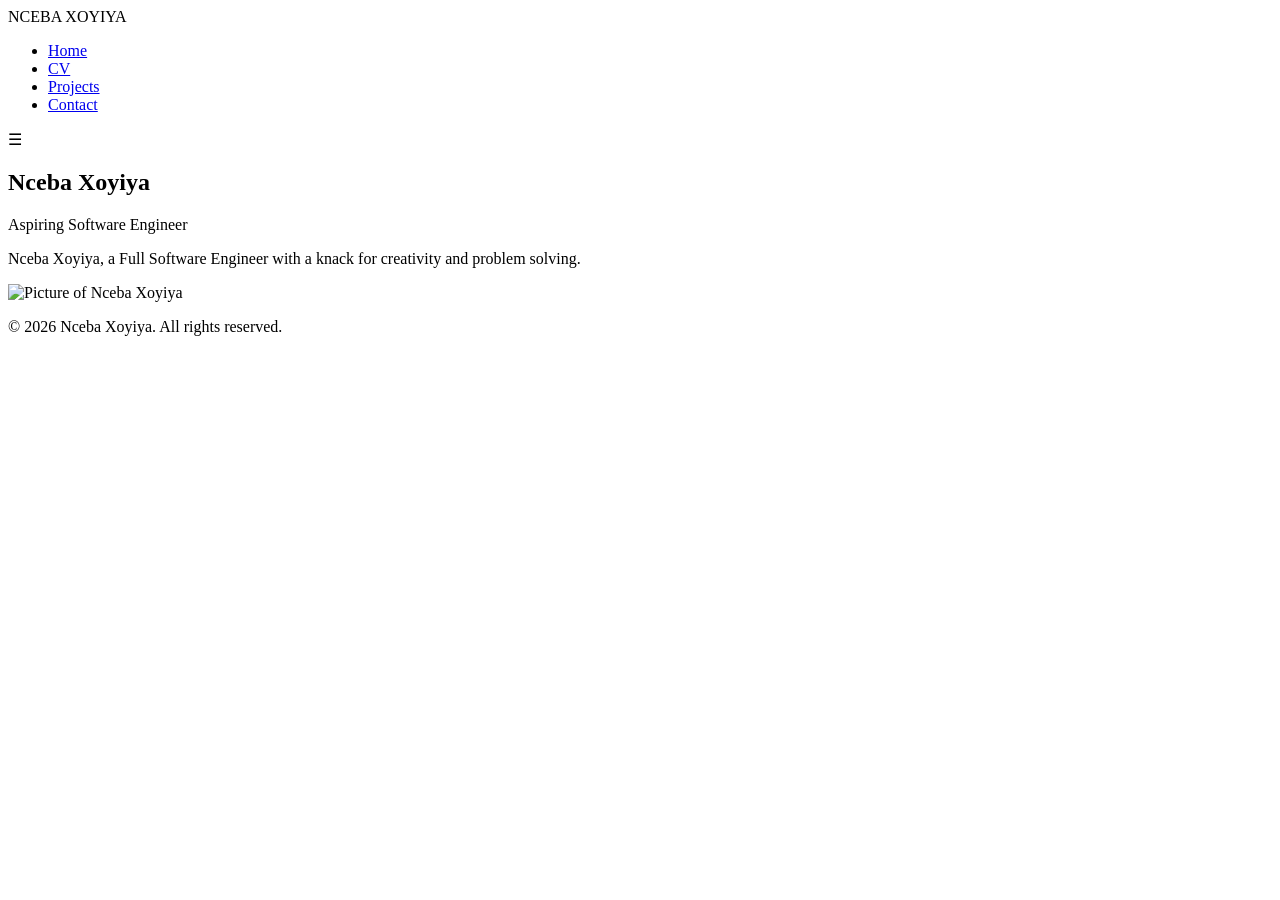
==== index.html @ 3af2cb64 "Edited index.html: Added personal details and a picture" ====
<!DOCTYPE html>
<html lang="en">

<head>
    <meta charset="UTF-8">
    <meta name="viewport" content="width=device-width, initial-scale=1.0">
    <title>NCEBA XOYIYA | Developer Portfolio</title>
    <link rel="stylesheet" href="css/style.css">
</head>

<body>
    <header>
        <nav>
            <div class="logo">NCEBA XOYIYA</div>
            <ul class="nav-links">
                <li><a href="index.html" class="active">Home</a></li>
                <li><a href="cv.html">CV</a></li>
                <li><a href="projects.html">Projects</a></li>
                <li><a href="contact.html">Contact</a></li>
            </ul>
            <div class="hamburger">☰</div>
        </nav>
    </header>

    <main>
        <section class="hero">
            <h1>Nceba Xoyiya</h1>
            <p class="title">Aspiring Software Engineer</p>
            <p class="bio">
                Nceba Xoyiya, a Full Software Engineer with a knack for creativity and
                problem solving.
            </p>
            <img src="images/nceba.jpg" alt="Picture of Nceba Xoyiya" class="profile-photo">
        </section>
    </main>

    <footer>
        <p>&copy; 2026 Nceba Xoyiya. All rights reserved.</p>
    </footer>

    <script src="js/main.js"></script>
</body>

</html>
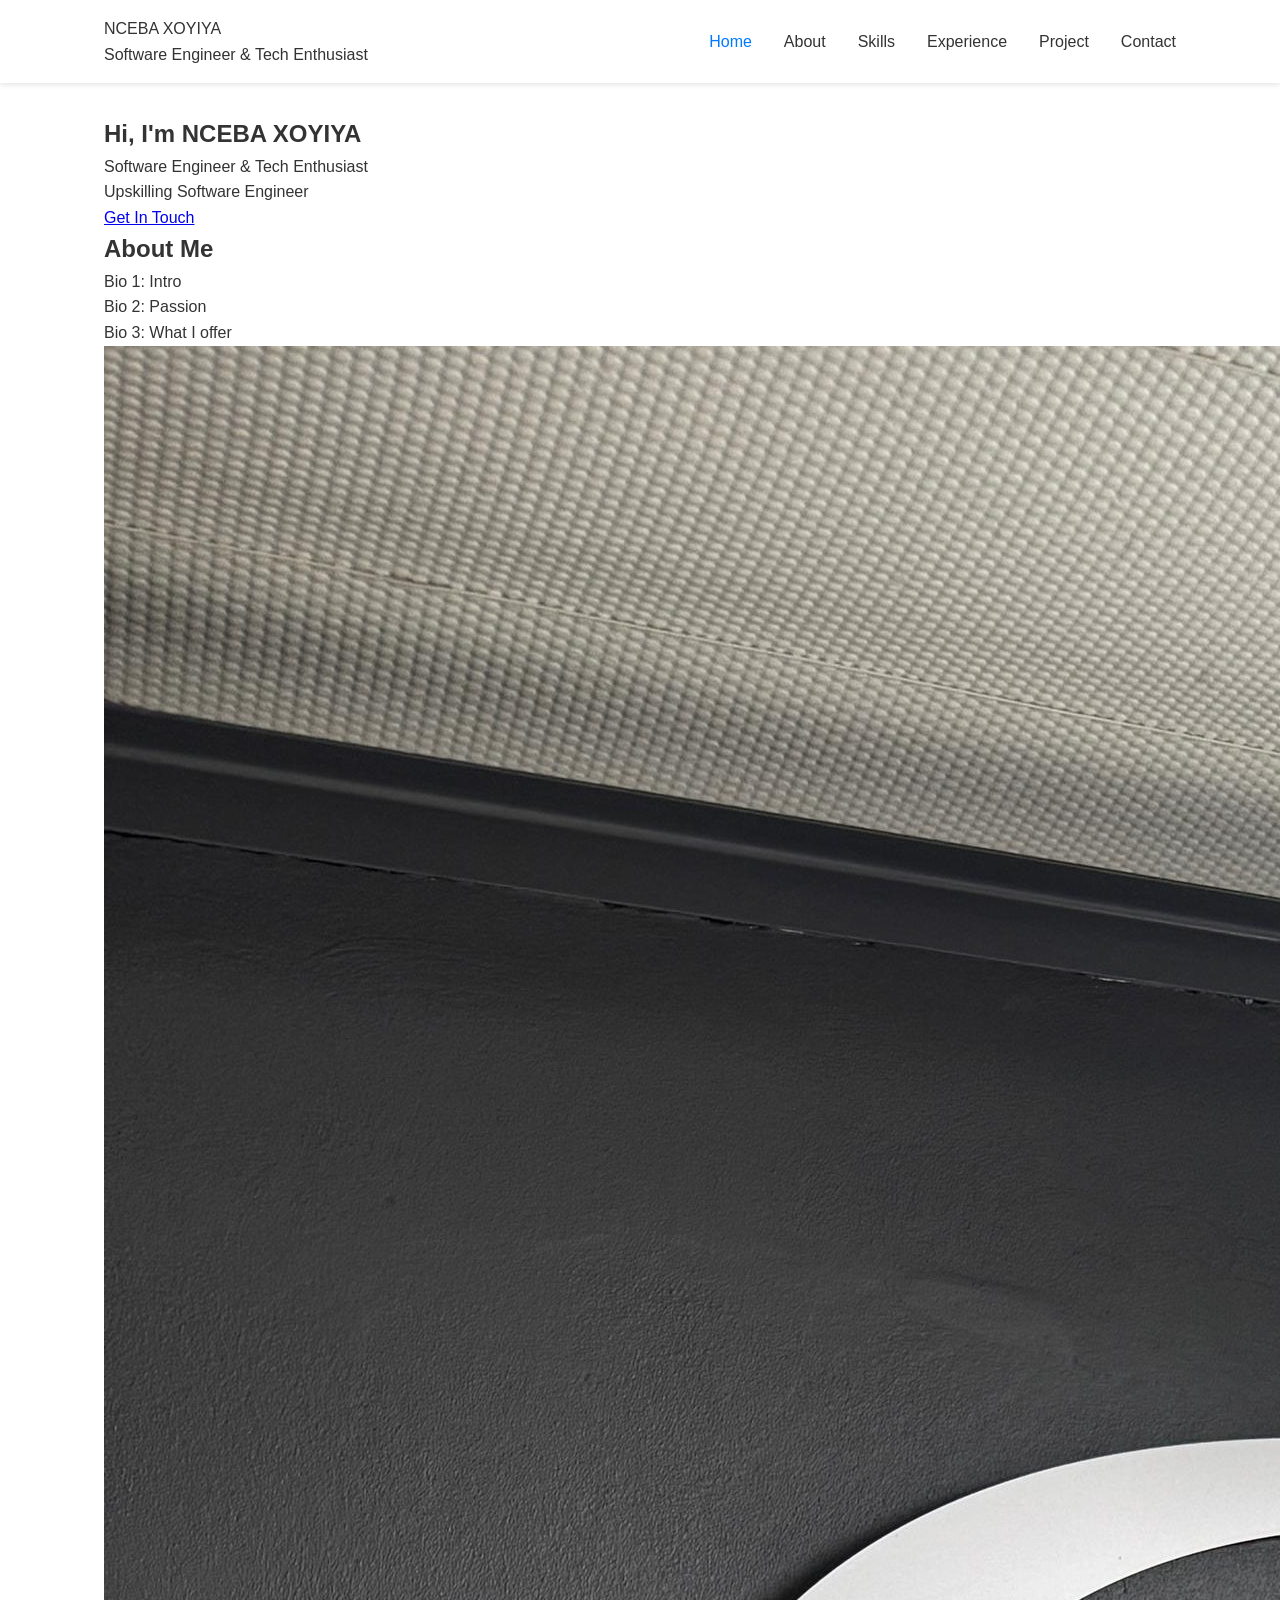
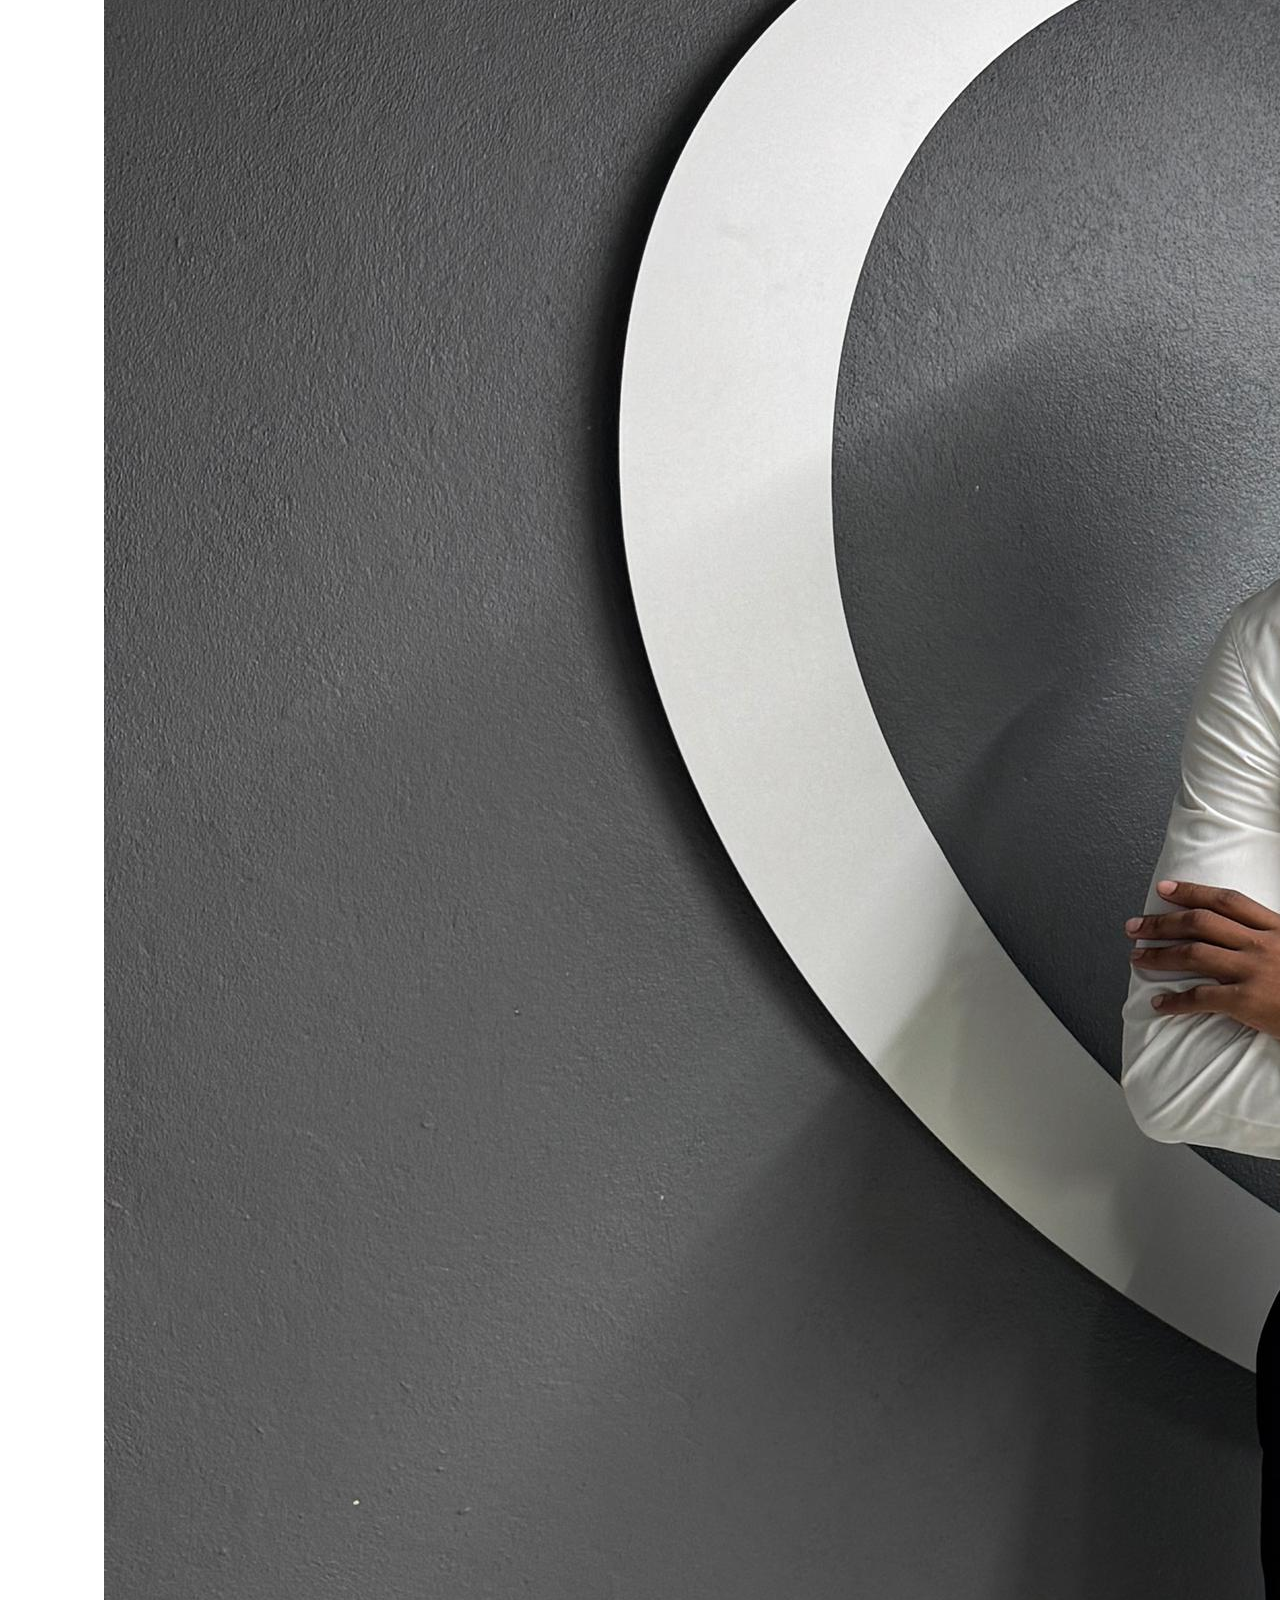
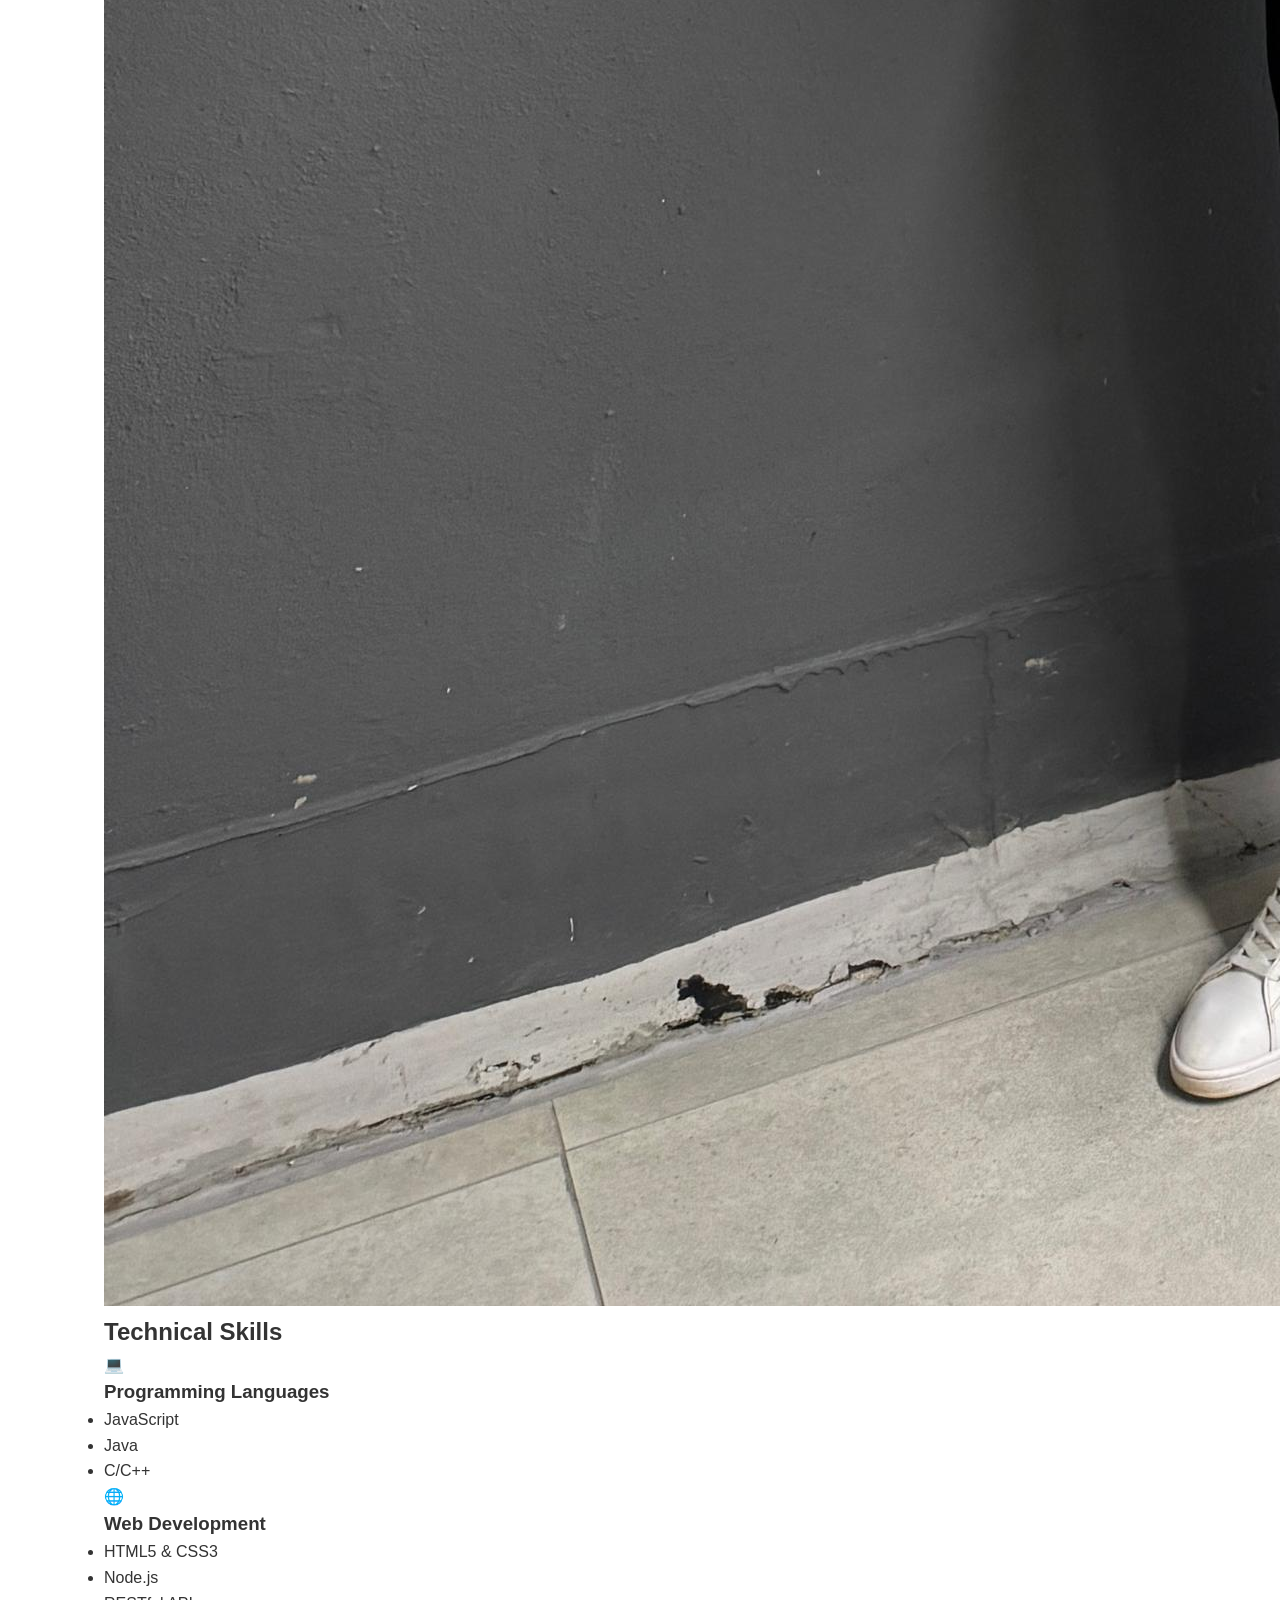
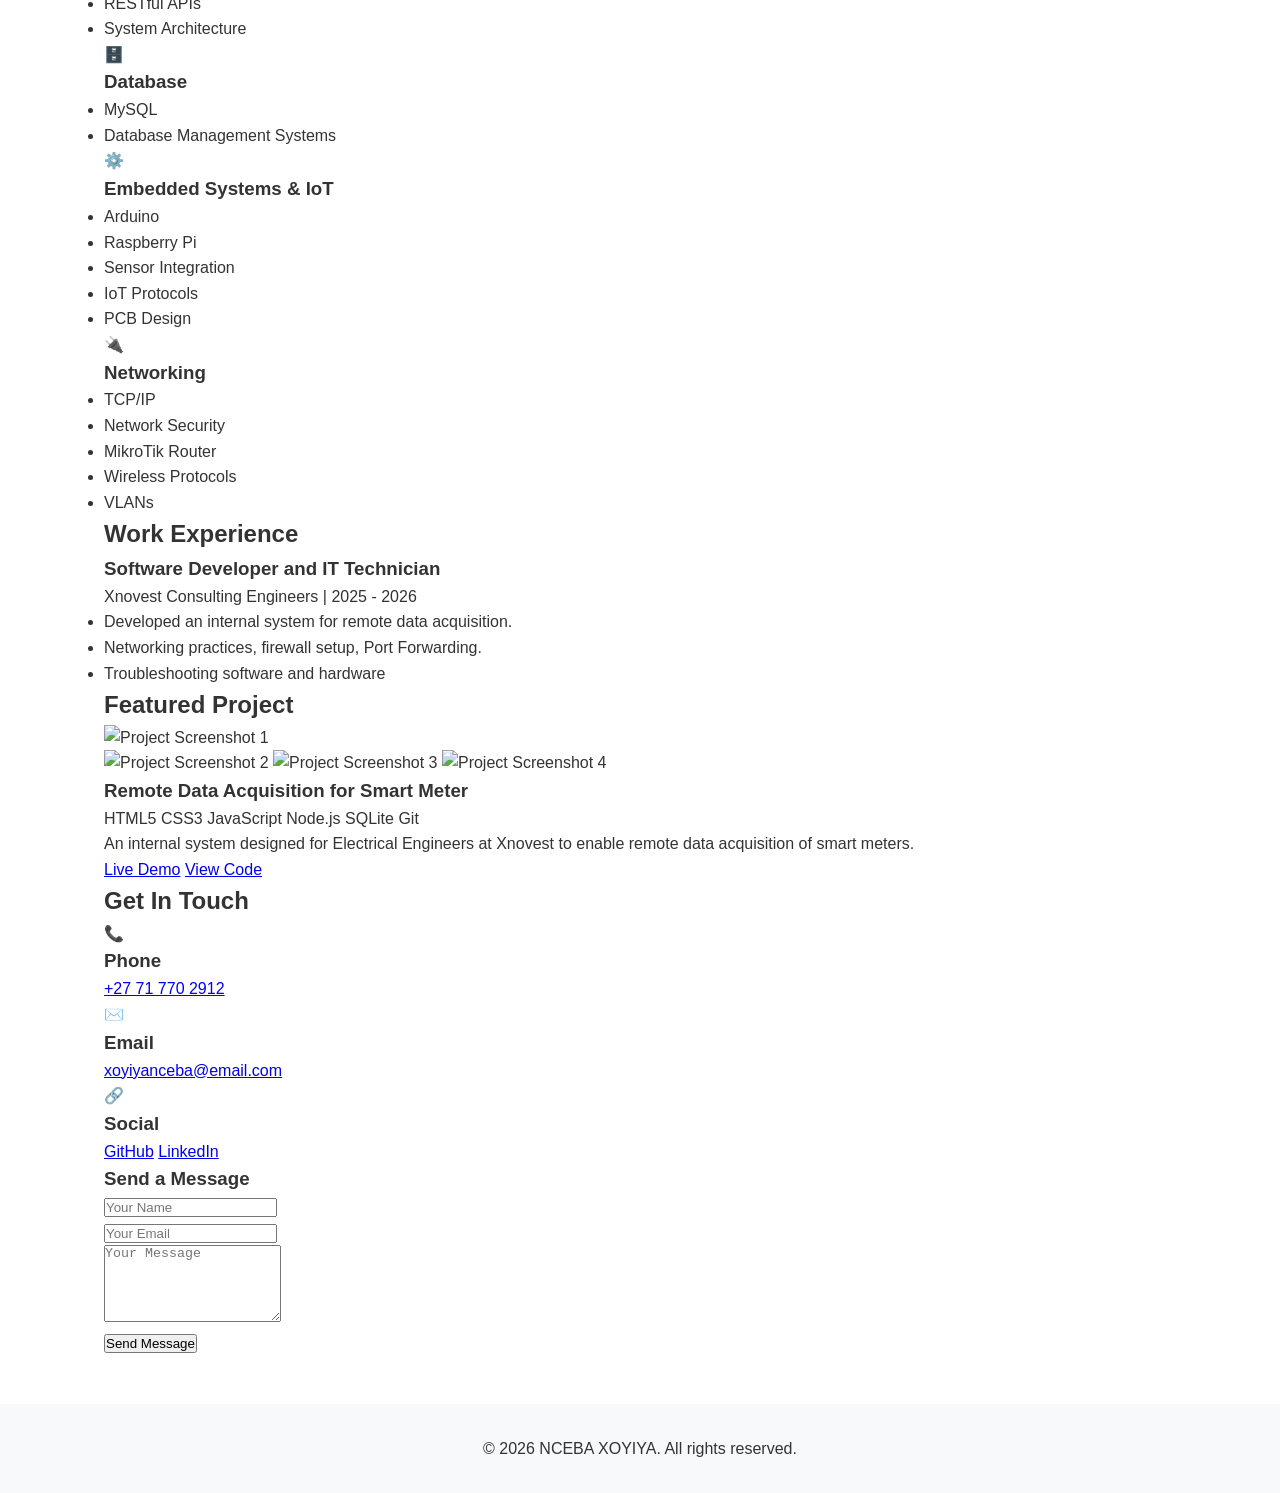
==== commit 9b7b605c: "Changed to a single-page portfolio with scrolling sections" ====
--- a/index.html
+++ b/index.html
@@ -4,38 +4,243 @@
 <head>
     <meta charset="UTF-8">
     <meta name="viewport" content="width=device-width, initial-scale=1.0">
-    <title>NCEBA XOYIYA | Developer Portfolio</title>
+    <title>Nceba Xoyiya | Software Engineer</title>
     <link rel="stylesheet" href="css/style.css">
 </head>
 
 <body>
     <header>
         <nav>
-            <div class="logo">NCEBA XOYIYA</div>
+            <div class="brand">
+                <div class="name">NCEBA XOYIYA</div>
+                <div class="profession">Software Engineer & Tech Enthusiast</div>
+            </div>
             <ul class="nav-links">
-                <li><a href="index.html" class="active">Home</a></li>
-                <li><a href="cv.html">CV</a></li>
-                <li><a href="projects.html">Projects</a></li>
-                <li><a href="contact.html">Contact</a></li>
+                <li><a href="#home" class="active">Home</a></li>
+                <li><a href="#about">About</a></li>
+                <li><a href="#skills">Skills</a></li>
+                <li><a href="#experience">Experience</a></li>
+                <li><a href="#project">Project</a></li>
+                <li><a href="#contact">Contact</a></li>
             </ul>
             <div class="hamburger">☰</div>
         </nav>
     </header>
 
     <main>
-        <section class="hero">
-            <h1>Nceba Xoyiya</h1>
-            <p class="title">Aspiring Software Engineer</p>
-            <p class="bio">
-                Nceba Xoyiya, a Full Software Engineer with a knack for creativity and
-                problem solving.
-            </p>
-            <img src="images/nceba.jpg" alt="Picture of Nceba Xoyiya" class="profile-photo">
+        <!-- HOME SECTION -->
+        <section id="home" class="section home-section">
+            <div class="home-content">
+                <h1>Hi, I'm <span class="accent">NCEBA XOYIYA</span></h1>
+                <p class="subtitle">Software Engineer & Tech Enthusiast</p>
+                <p class="bio">Upskilling Software Engineer</p>
+                <a href="#contact" class="btn btn-primary">Get In Touch</a>
+            </div>
+        </section>
+
+        <!-- ABOUT SECTION -->
+        <section id="about" class="section about-section">
+            <div class="container">
+                <h2>About Me</h2>
+                <div class="about-content">
+                    <div class="about-text">
+                        <p>Bio 1: Intro</p>
+                        <p>Bio 2: Passion</p>
+                        <p>Bio 3: What I offer</p>
+                    </div>
+                    <div class="about-image">
+                        <img src="images/nceba.jpg" alt="a picture of Nceba">
+                        <!--<div class="image-caption">Precision. Performance. Passion.</div> -->
+                    </div>
+                </div>
+            </div>
+        </section>
+
+        <!-- SKILLS SECTION -->
+        <section id="skills" class="section skills-section">
+            <div class="container">
+                <h2>Technical Skills</h2>
+                <div class="skills-grid">
+                    <!-- Programming Languages -->
+                    <div class="skill-card">
+                        <div class="skill-icon">💻</div>
+                        <h3>Programming Languages</h3>
+                        <ul>
+                            <li>JavaScript</li>
+                            <li>Java</li>
+                            <li>C/C++</li>
+                        </ul>
+                    </div>
+
+                    <!-- Backend & Web Development -->
+                    <div class="skill-card">
+                        <div class="skill-icon">🌐</div>
+                        <h3>Web Development</h3>
+                        <ul>
+                            <li>HTML5 & CSS3</li>
+                            <li>Node.js</li>
+                            <li>RESTful APIs</li>
+                            <li>System Architecture</li>
+                        </ul>
+                    </div>
+
+                    <!-- Database -->
+                    <div class="skill-card">
+                        <div class="skill-icon">🗄️</div>
+                        <h3>Database</h3>
+                        <ul>
+                            <li>MySQL</li>
+                            <li>Database Management Systems</li>
+                        </ul>
+                    </div>
+
+                    <!-- Embedded Systems & IoT -->
+                    <div class="skill-card">
+                        <div class="skill-icon">⚙️</div>
+                        <h3>Embedded Systems & IoT</h3>
+                        <ul>
+                            <li>Arduino</li>
+                            <li>Raspberry Pi</li>
+                            <li>Sensor Integration</li>
+                            <li>IoT Protocols</li>
+                            <li>PCB Design</li>
+                        </ul>
+                    </div>
+
+                    <!-- Networking -->
+                    <div class="skill-card">
+                        <div class="skill-icon">🔌</div>
+                        <h3>Networking</h3>
+                        <ul>
+                            <li>TCP/IP</li>
+                            <li>Network Security</li>
+                            <li>MikroTik Router</li>
+                            <li>Wireless Protocols</li>
+                            <li>VLANs</li>
+                        </ul>
+                    </div>
+                </div>
+            </div>
+        </section>
+
+        <!-- EXPERIENCE SECTION -->
+        <section id="experience" class="section experience-section">
+            <div class="container">
+                <h2>Work Experience</h2>
+                <div class="timeline">
+                    <div class="experience-card">
+                        <div class="experience-header">
+                            <h3>Software Developer and IT Technician</h3>
+                            <p class="company">Xnovest Consulting Engineers | 2025 - 2026</p>
+                        </div>
+                        <ul>
+                            <li>Developed an internal system for remote data acquisition.</li>
+                            <li>Networking practices, firewall setup, Port Forwarding.</li>
+                            <li>Troubleshooting software and hardware</li>
+                        </ul>
+                    </div>
+
+                </div>
+            </div>
+        </section>
+
+        <!-- PROJECT SECTION -->
+        <section id="project" class="section project-section">
+            <div class="container">
+                <h2>Featured Project</h2>
+                <div class="featured-project">
+                    <div class="project-gallery">
+                        <img src="images/project1.jpg" alt="Project Screenshot 1" class="project-img main-img">
+                        <div class="project-thumbnails">
+                            <img src="images/project2.jpg" alt="Project Screenshot 2">
+                            <img src="images/project3.jpg" alt="Project Screenshot 3">
+                            <img src="images/project4.jpg" alt="Project Screenshot 4">
+                        </div>
+                    </div>
+                    <div class="project-details">
+                        <h3>Remote Data Acquisition for Smart Meter</h3>
+                        <div class="project-tech">
+                            <span class="tech-tag">HTML5</span>
+                            <span class="tech-tag">CSS3</span>
+                            <span class="tech-tag">JavaScript</span>
+                            <span class="tech-tag">Node.js</span>
+                            <span class="tech-tag">SQLite</span>
+                            <span class="tech-tag">Git</span>
+                        </div>
+                        <p class="project-description">
+                            An internal system designed for Electrical Engineers at Xnovest to enable remote data acquisition of smart meters.
+                        </p>
+                        <div class="project-links">
+                            <a href="#" class="btn btn-primary" target="_blank">Live Demo</a>
+                            <a href="#" class="btn btn-outline" target="_blank">View Code</a>
+                        </div>
+                    </div>
+                </div>
+            </div>
+        </section>
+
+        <!-- CONTACT SECTION -->
+        <section id="contact" class="section contact-section">
+            <div class="container">
+                <h2>Get In Touch</h2>
+                <div class="contact-container">
+                    <div class="contact-info">
+                        <div class="contact-item">
+                            <span class="contact-icon">📞</span>
+                            <div>
+                                <h3>Phone</h3>
+                                <p><a href="tel:+27821234567">+27 71 770 2912</a></p>
+                            </div>
+                        </div>
+
+                        <div class="contact-item">
+                            <span class="contact-icon">✉️</span>
+                            <div>
+                                <h3>Email</h3>
+                                <p><a href="mailto:sir.nathan@email.com">xoyiyanceba@email.com</a></p>
+                            </div>
+                        </div>
+
+                        <div class="contact-item">
+                            <span class="contact-icon">🔗</span>
+                            <div>
+                                <h3>Social</h3>
+                                <div class="social-links">
+                                    <a href="https://github.com/sirrnathan" target="_blank">GitHub</a>
+                                    <a href="https://linkedin.com/in/sirrnathan" target="_blank">LinkedIn</a>
+                                </div>
+                            </div>
+                        </div>
+                    </div>
+
+                    <form id="contactForm" class="contact-form">
+                        <h3>Send a Message</h3>
+                        <div class="form-group">
+                            <input type="text" id="name" name="name" placeholder="Your Name" required>
+                            <span class="error-message" id="nameError"></span>
+                        </div>
+
+                        <div class="form-group">
+                            <input type="email" id="email" name="email" placeholder="Your Email" required>
+                            <span class="error-message" id="emailError"></span>
+                        </div>
+
+                        <div class="form-group">
+                            <textarea id="message" name="message" rows="5" placeholder="Your Message"
+                                required></textarea>
+                            <span class="error-message" id="messageError"></span>
+                        </div>
+
+                        <button type="submit" class="btn btn-primary">Send Message</button>
+                        <div id="formSuccess" class="success-message" style="display: none;"></div>
+                    </form>
+                </div>
+            </div>
         </section>
     </main>
 
     <footer>
-        <p>&copy; 2026 Nceba Xoyiya. All rights reserved.</p>
+        <p>&copy; 2026 NCEBA XOYIYA. All rights reserved.</p>
     </footer>
 
     <script src="js/main.js"></script>
--- a/css/style.css
+++ b/css/style.css
@@ -0,0 +1,120 @@
+/* ===== RESET STYLES ===== */
+* {
+    margin: 0;
+    padding: 0;
+    box-sizing: border-box;
+}
+
+body {
+    font-family: Arial, sans-serif;
+    line-height: 1.6;
+    color: #333;
+}
+
+/* ===== NAVIGATION ===== */
+header {
+    background-color: #fff;
+    box-shadow: 0 2px 5px rgba(0, 0, 0, 0.1);
+    position: sticky;
+    top: 0;
+    z-index: 100;
+}
+
+nav {
+    display: flex;
+    justify-content: space-between;
+    align-items: center;
+    padding: 1rem 5%;
+    max-width: 1200px;
+    margin: 0 auto;
+}
+
+.logo {
+    font-size: 1.5rem;
+    font-weight: bold;
+    color: #333;
+}
+
+.nav-links {
+    display: flex;
+    list-style: none;
+    gap: 2rem;
+}
+
+.nav-links a {
+    text-decoration: none;
+    color: #333;
+    font-weight: 500;
+    transition: color 0.3s;
+}
+
+.nav-links a:hover,
+.nav-links a.active {
+    color: #007bff;
+}
+
+.hamburger {
+    display: none;
+    font-size: 1.5rem;
+    cursor: pointer;
+}
+
+/* ===== MAIN CONTENT ===== */
+main {
+    max-width: 1200px;
+    margin: 2rem auto;
+    padding: 0 5%;
+}
+
+/* ===== HERO SECTION ===== */
+.hero {
+    text-align: center;
+    padding: 3rem 0;
+}
+
+.hero h1 {
+    font-size: 2.5rem;
+    margin-bottom: 1rem;
+}
+
+.hero .title {
+    font-size: 1.2rem;
+    color: #666;
+    margin-bottom: 1rem;
+}
+
+.hero .bio {
+    max-width: 600px;
+    margin: 0 auto 2rem;
+}
+
+.profile-photo {
+    width: 200px;
+    height: 200px;
+    border-radius: 50%;
+    object-fit: cover;
+    border: 3px solid #007bff;
+}
+
+/* ===== FOOTER ===== */
+footer {
+    text-align: center;
+    padding: 2rem;
+    background-color: #f8f9fa;
+    margin-top: 3rem;
+}
+
+/* ===== MOBILE RESPONSIVE ===== */
+@media (max-width: 768px) {
+    .nav-links {
+        display: none;
+    }
+
+    .hamburger {
+        display: block;
+    }
+
+    .hero h1 {
+        font-size: 2rem;
+    }
+}
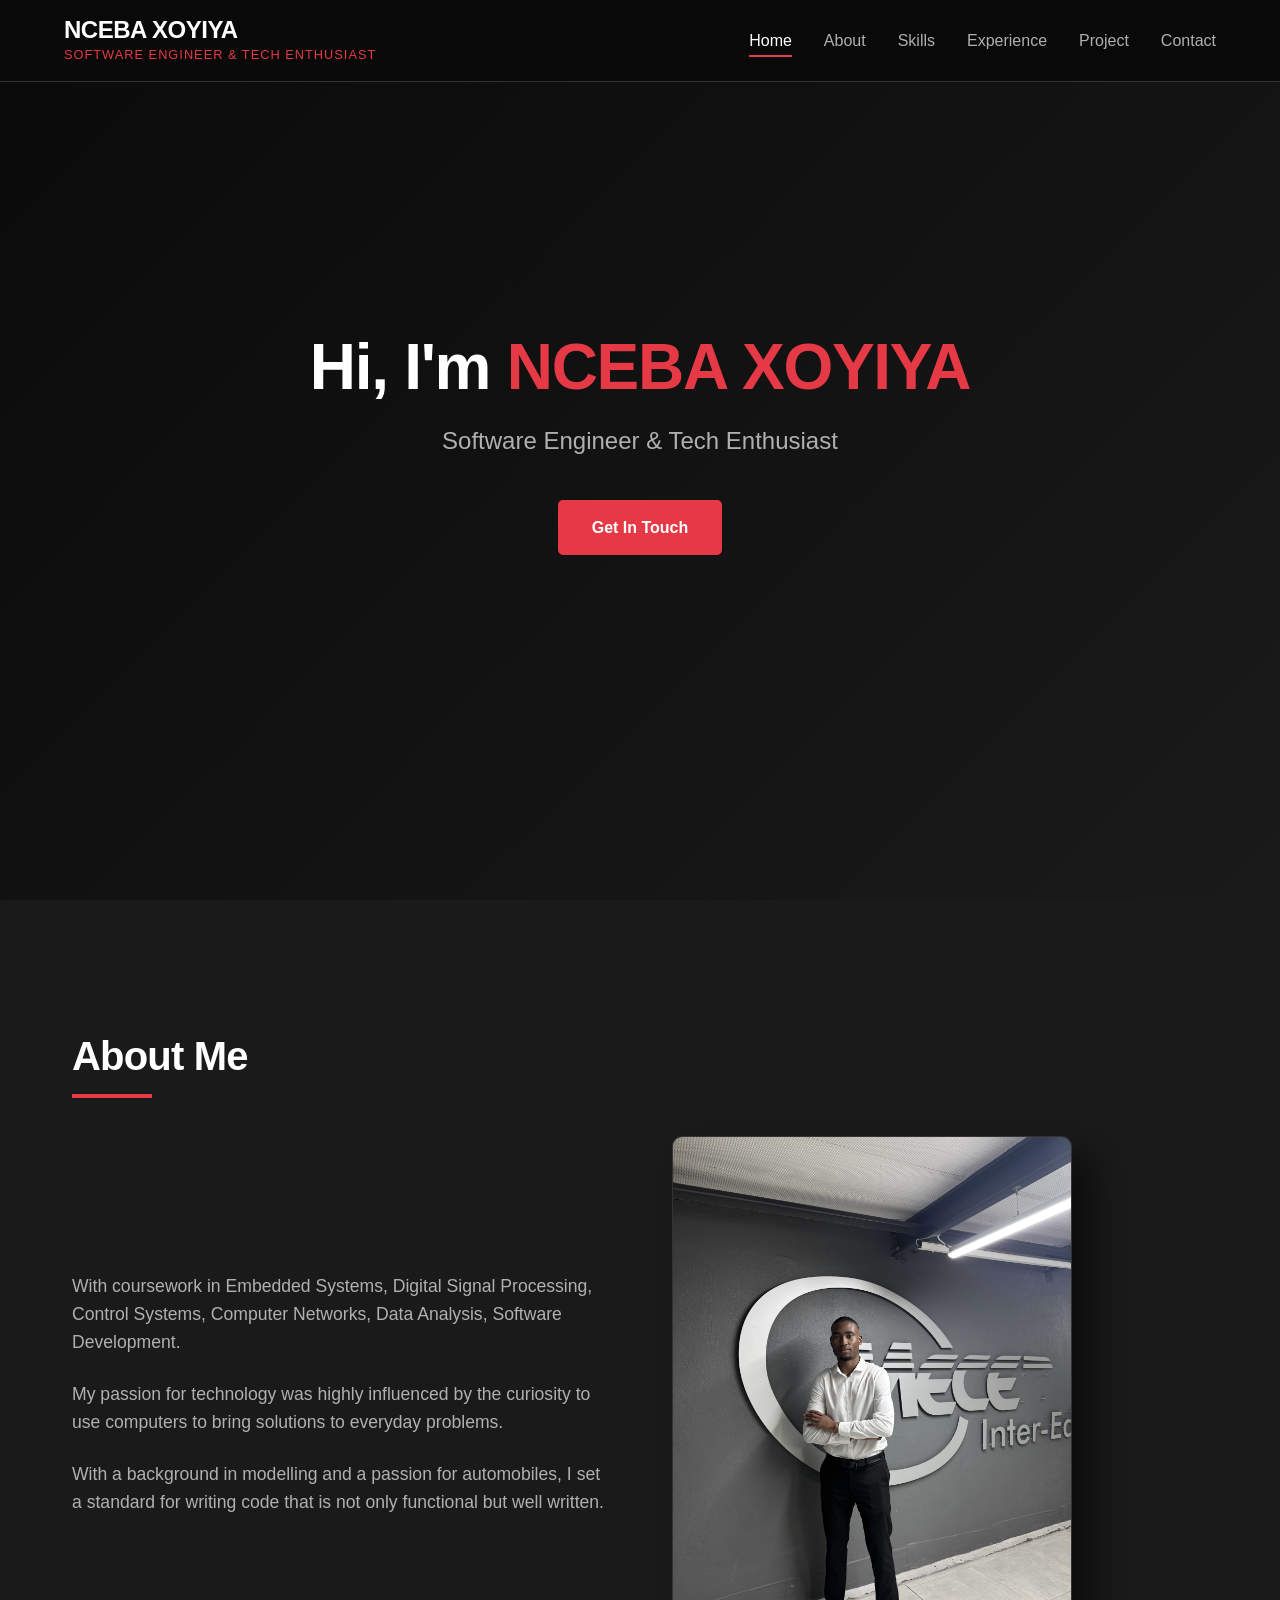
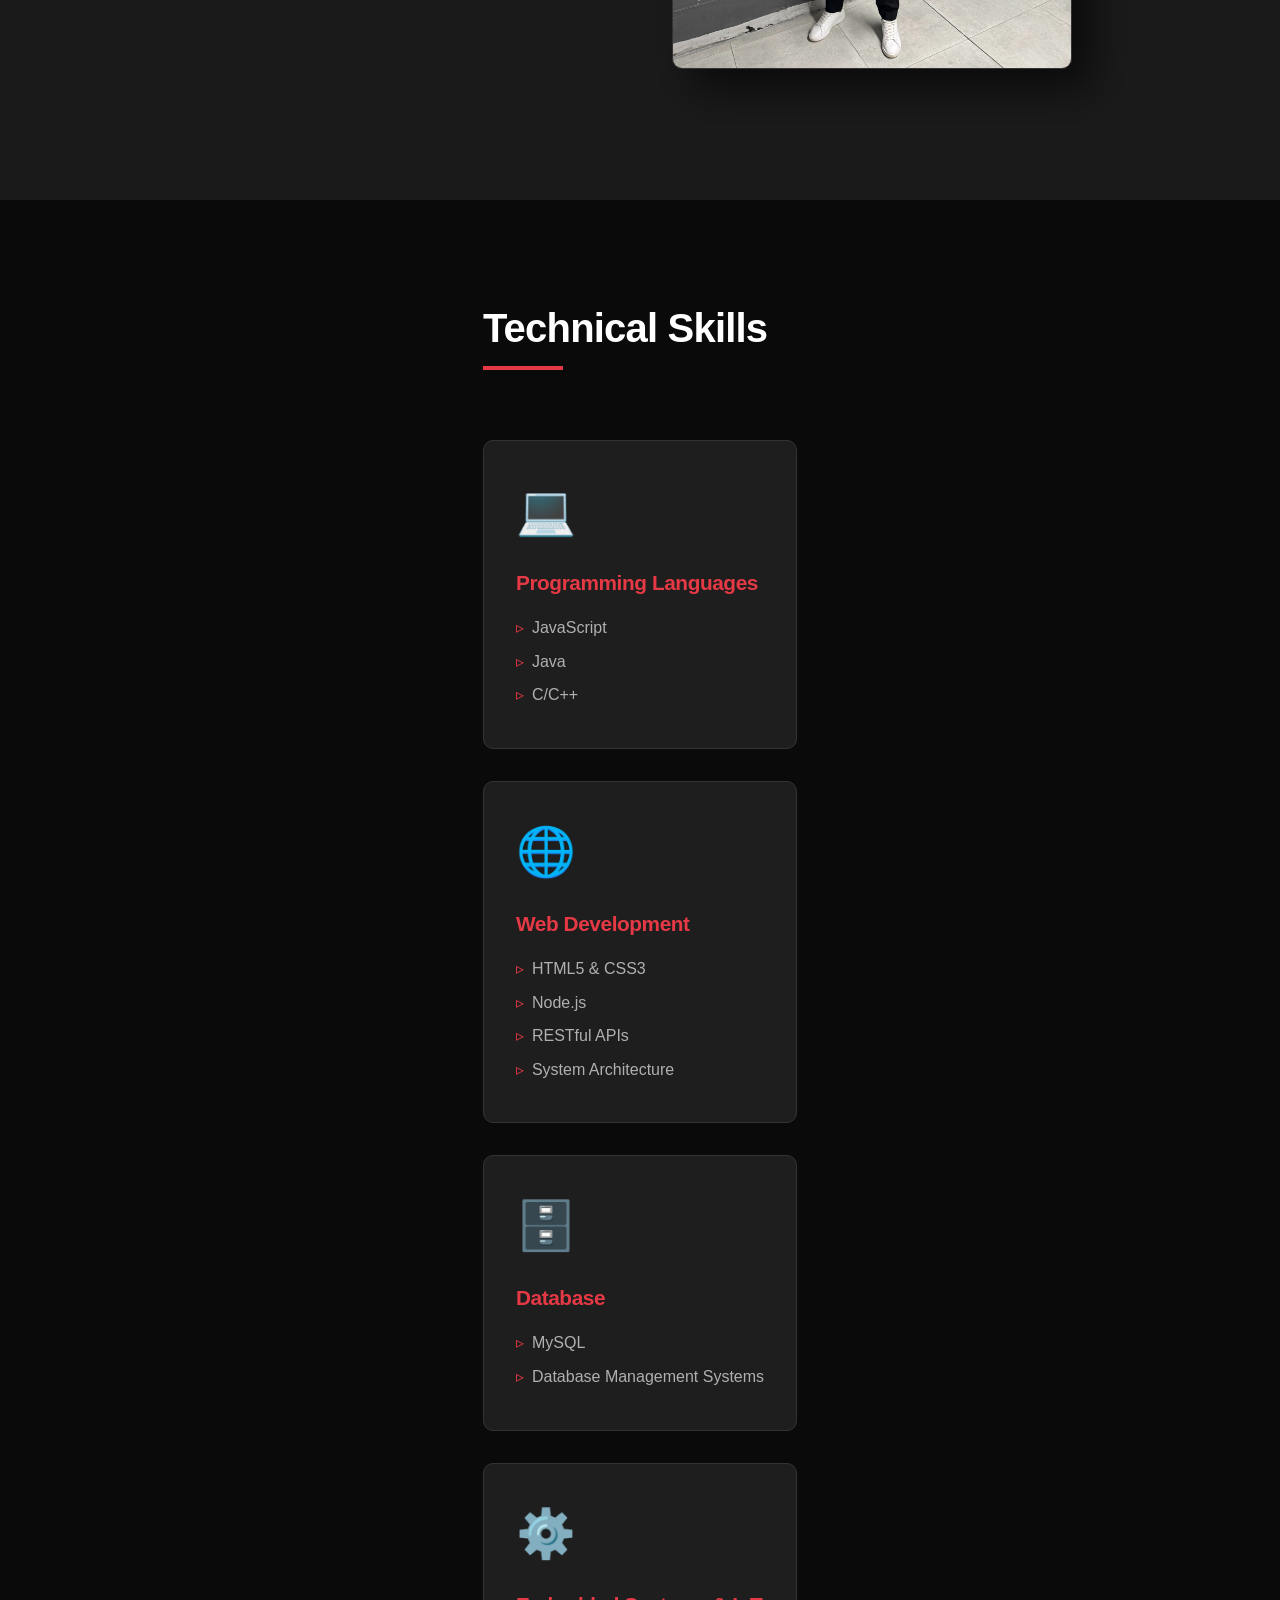
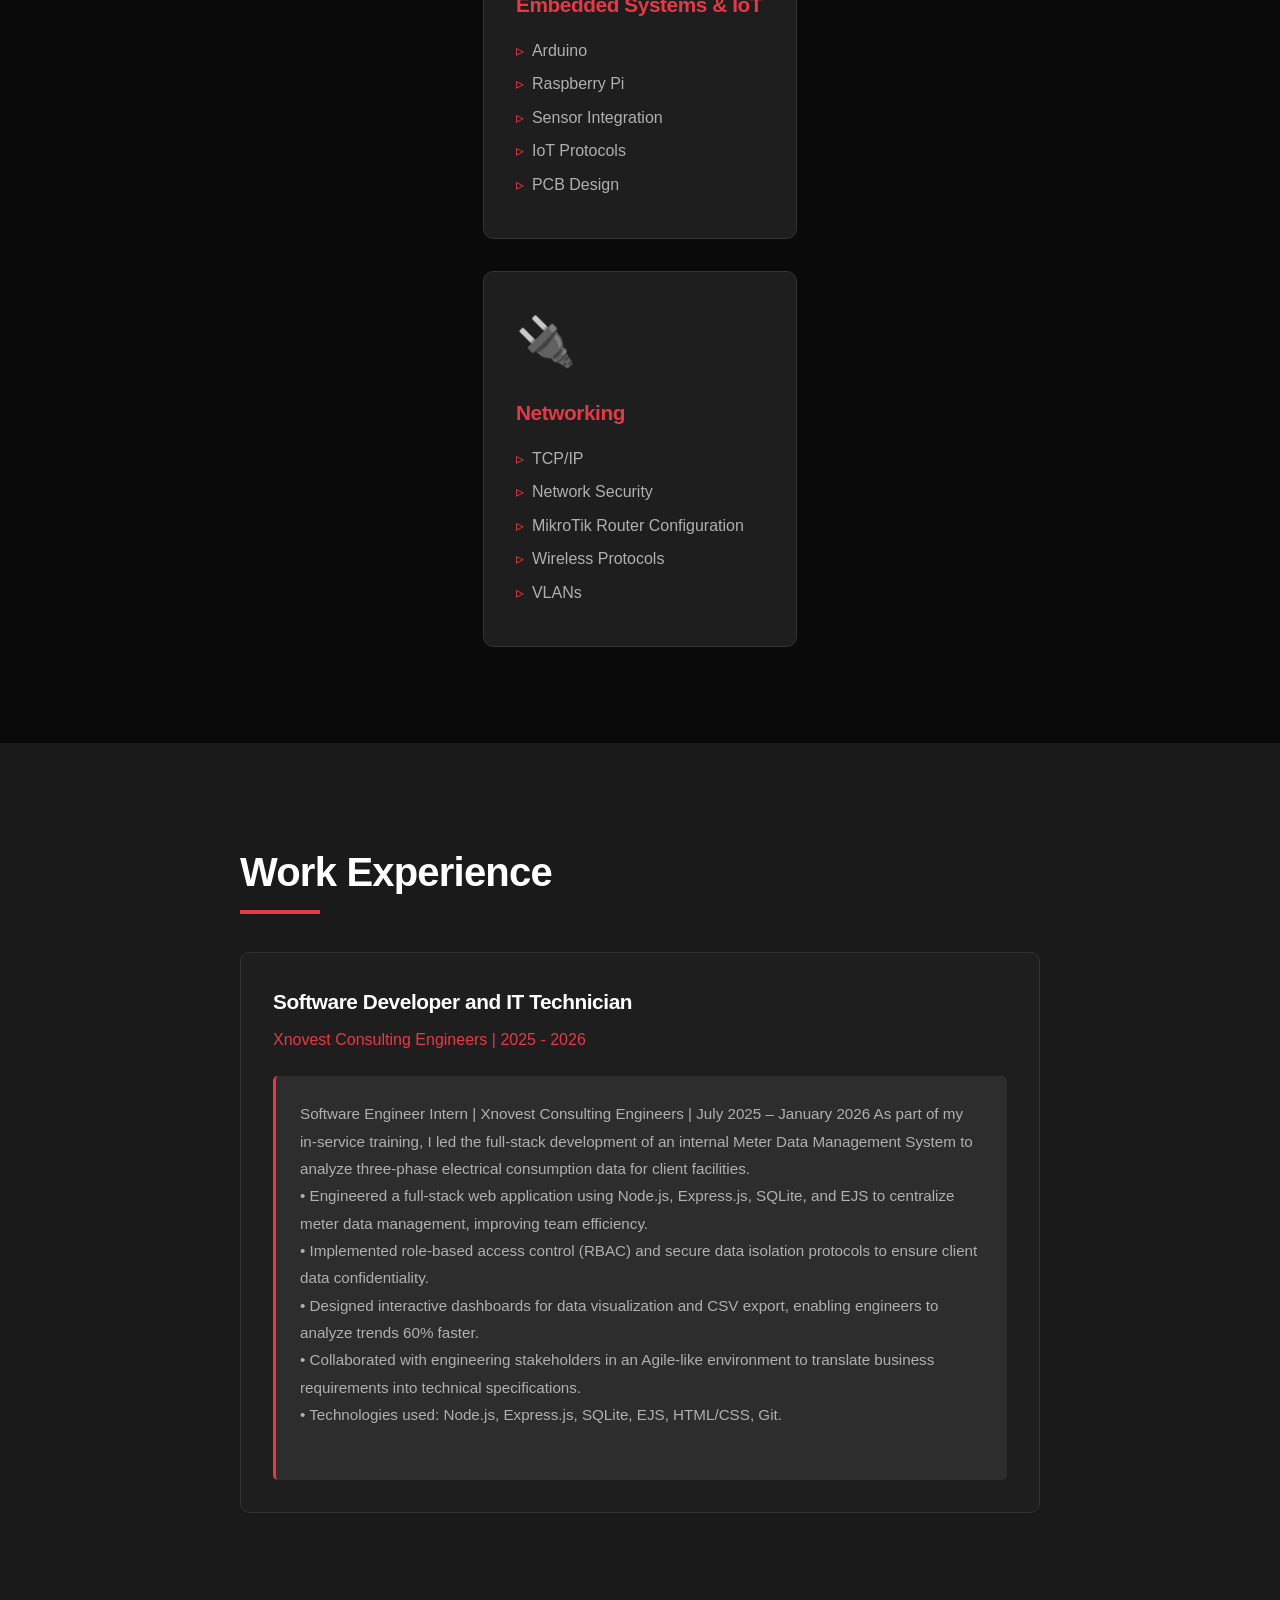
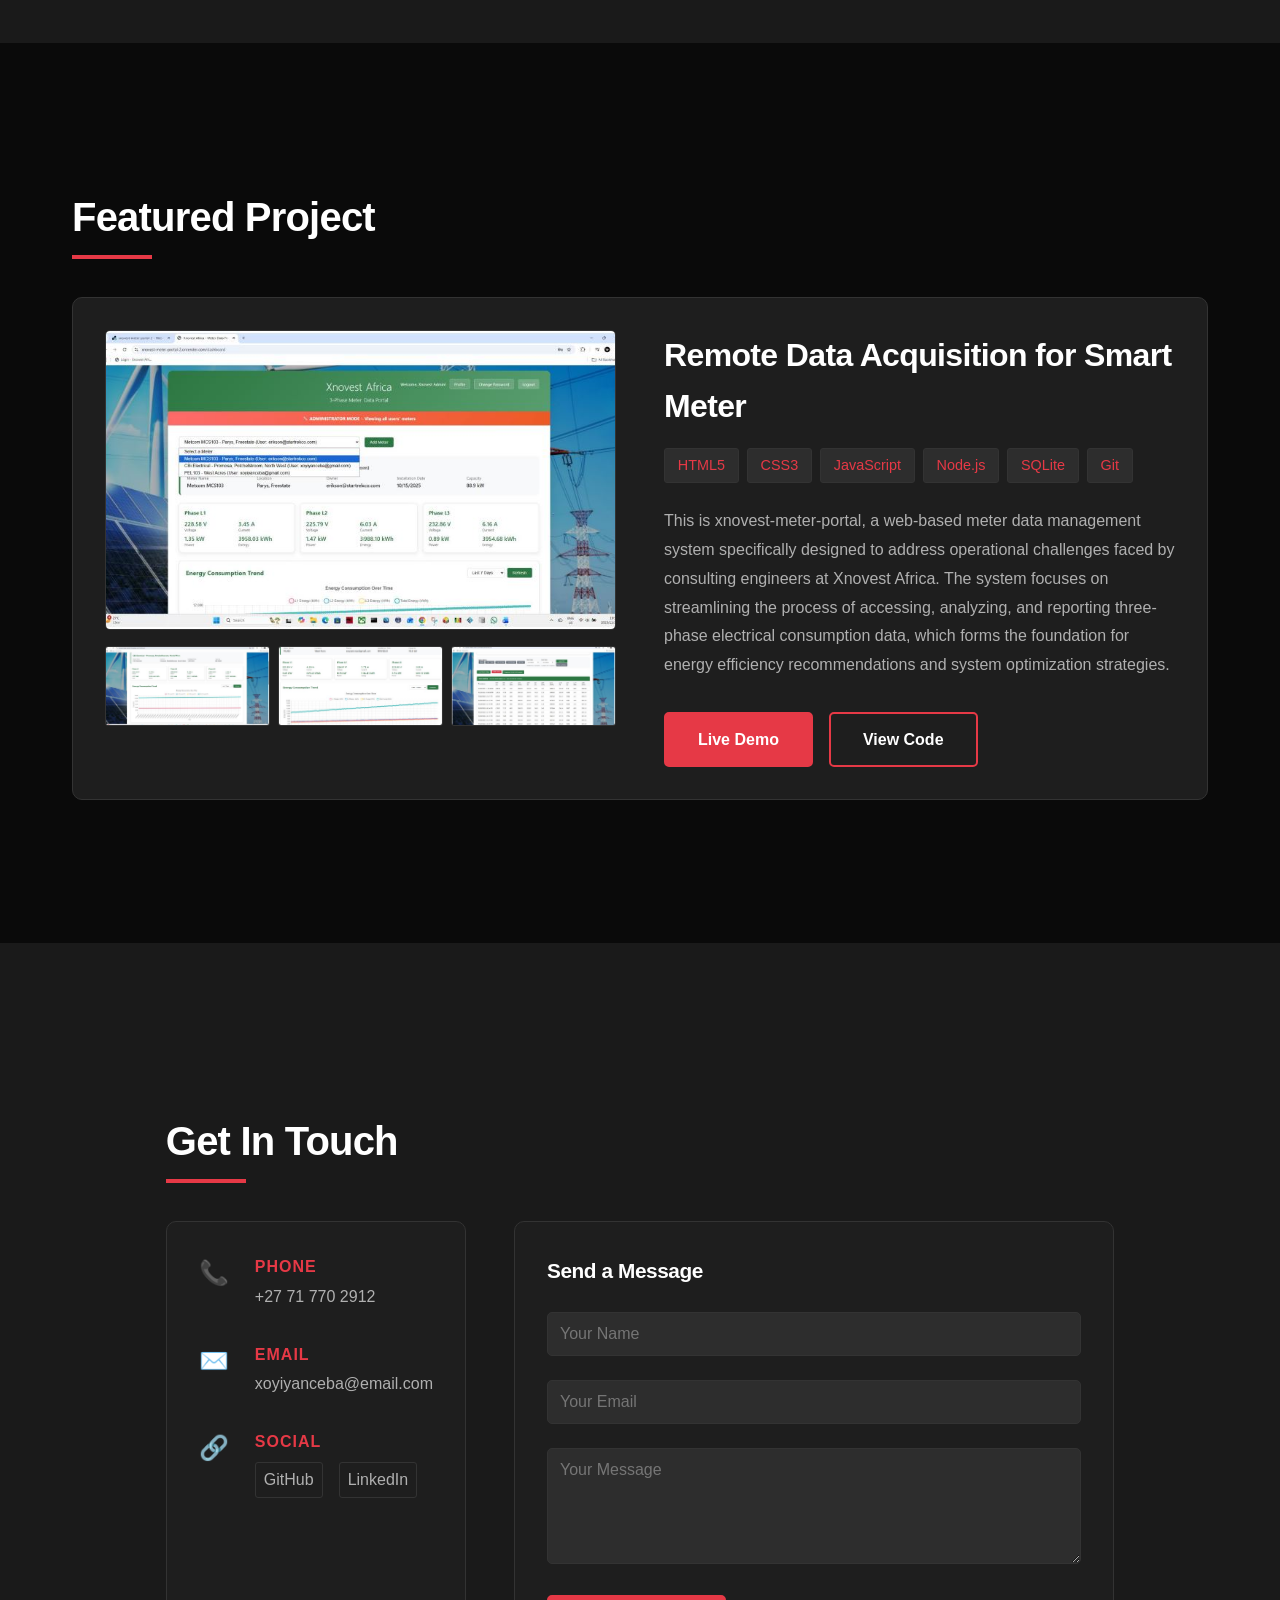
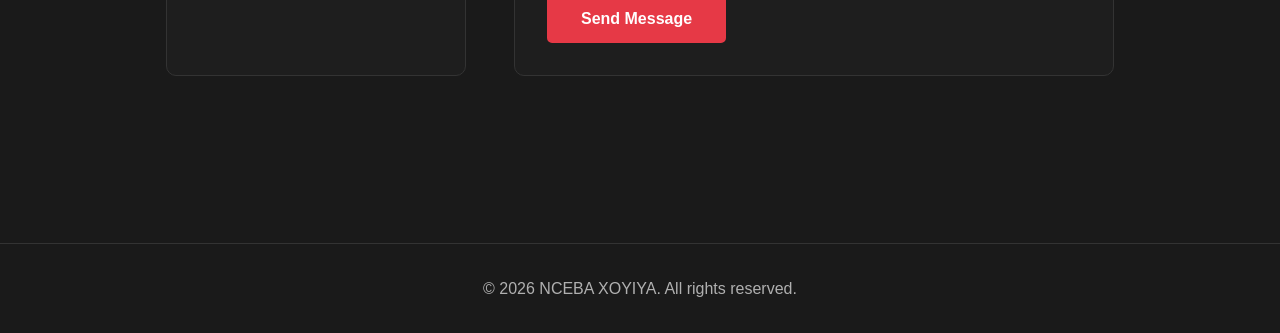
==== commit 21439fc2: "Added more project images for portfolio" ====
--- a/index.html
+++ b/index.html
@@ -33,7 +33,7 @@
             <div class="home-content">
                 <h1>Hi, I'm <span class="accent">NCEBA XOYIYA</span></h1>
                 <p class="subtitle">Software Engineer & Tech Enthusiast</p>
-                <p class="bio">Upskilling Software Engineer</p>
+                <p class="bio"></p>
                 <a href="#contact" class="btn btn-primary">Get In Touch</a>
             </div>
         </section>
@@ -44,9 +44,12 @@
                 <h2>About Me</h2>
                 <div class="about-content">
                     <div class="about-text">
-                        <p>Bio 1: Intro</p>
-                        <p>Bio 2: Passion</p>
-                        <p>Bio 3: What I offer</p>
+                        <p>With coursework in Embedded Systems, Digital Signal Processing, Control Systems, Computer
+                            Networks, Data Analysis, Software Development.</p>
+                        <p>My passion for technology was highly influenced by the curiosity to use computers to bring
+                            solutions to everyday problems.</p>
+                        <p>With a background in modelling and a passion for automobiles, I set a standard for writing
+                            code that is not only functional but well written.</p>
                     </div>
                     <div class="about-image">
                         <img src="images/nceba.jpg" alt="a picture of Nceba">
@@ -114,7 +117,7 @@
                         <ul>
                             <li>TCP/IP</li>
                             <li>Network Security</li>
-                            <li>MikroTik Router</li>
+                            <li>MikroTik Router Configuration</li>
                             <li>Wireless Protocols</li>
                             <li>VLANs</li>
                         </ul>
@@ -133,11 +136,13 @@
                             <h3>Software Developer and IT Technician</h3>
                             <p class="company">Xnovest Consulting Engineers | 2025 - 2026</p>
                         </div>
-                        <ul>
-                            <li>Developed an internal system for remote data acquisition.</li>
-                            <li>Networking practices, firewall setup, Port Forwarding.</li>
-                            <li>Troubleshooting software and hardware</li>
-                        </ul>
+                        <pre>Software Engineer Intern | Xnovest Consulting Engineers | July 2025 – January 2026 As part of my in-service training, I led the full-stack development of an internal Meter Data Management System to analyze three-phase electrical consumption data for client facilities.
+• Engineered a full-stack web application using Node.js, Express.js, SQLite, and EJS to centralize meter data management, improving team efficiency.
+• Implemented role-based access control (RBAC) and secure data isolation protocols to ensure client data confidentiality.
+• Designed interactive dashboards for data visualization and CSV export, enabling engineers to analyze trends 60% faster.
+• Collaborated with engineering stakeholders in an Agile-like environment to translate business requirements into technical specifications.
+• Technologies used: Node.js, Express.js, SQLite, EJS, HTML/CSS, Git.
+                        </pre>
                     </div>
 
                 </div>
@@ -150,11 +155,14 @@
                 <h2>Featured Project</h2>
                 <div class="featured-project">
                     <div class="project-gallery">
-                        <img src="images/project1.jpg" alt="Project Screenshot 1" class="project-img main-img">
+                        <img src="images/Admin Dashboard xnovest-meter-portal.JPG"
+                            alt="Screenshot of xnovest meter portal admin dashboard" class="project-img main-img">
                         <div class="project-thumbnails">
-                            <img src="images/project2.jpg" alt="Project Screenshot 2">
-                            <img src="images/project3.jpg" alt="Project Screenshot 3">
-                            <img src="images/project4.jpg" alt="Project Screenshot 4">
+                            <img src="images/Dashboard xnovest-meter-portal.JPG"
+                                alt="screenshot of xnovest meter portal user dashboard">
+                            <img src="images/Graphical representation of meter-data.JPG"
+                                alt="Picuture of Graphical representation of meter-data">
+                            <img src="images/Meter Readings.JPG" alt="Picture of Meter Readings">
                         </div>
                     </div>
                     <div class="project-details">
@@ -168,11 +176,17 @@
                             <span class="tech-tag">Git</span>
                         </div>
                         <p class="project-description">
-                            An internal system designed for Electrical Engineers at Xnovest to enable remote data acquisition of smart meters.
+                            This is xnovest-meter-portal, a web-based meter data management system specifically designed
+                            to address operational challenges faced by consulting engineers at Xnovest Africa. The
+                            system focuses on streamlining the process of accessing, analyzing, and reporting
+                            three-phase electrical consumption data, which forms the foundation for energy efficiency
+                            recommendations and system optimization strategies.
                         </p>
                         <div class="project-links">
-                            <a href="#" class="btn btn-primary" target="_blank">Live Demo</a>
-                            <a href="#" class="btn btn-outline" target="_blank">View Code</a>
+                            <a href="https://xnovest-meter-portal-3.onrender.com" class="btn btn-primary"
+                                target="_blank">Live Demo</a>
+                            <a href="https://github.com/sirrnathan/xnovest-meter-portal/tree/main"
+                                class="btn btn-outline" target="_blank">View Code</a>
                         </div>
                     </div>
                 </div>
@@ -207,7 +221,7 @@
                                 <h3>Social</h3>
                                 <div class="social-links">
                                     <a href="https://github.com/sirrnathan" target="_blank">GitHub</a>
-                                    <a href="https://linkedin.com/in/sirrnathan" target="_blank">LinkedIn</a>
+                                    <a href="https://www.linkedin.com/in/nceba-xoyiya/" target="_blank">LinkedIn</a>
                                 </div>
                             </div>
                         </div>
--- a/css/style.css
+++ b/css/style.css
@@ -1,23 +1,89 @@
-/* ===== RESET STYLES ===== */
+/* ===== RESET & DARK THEME VARIABLES ===== */
+:root {
+    --primary: #e63946;
+    --primary-dark: #b91c2c;
+    --secondary: #2a2a2a;
+    --background: #0a0a0a;
+    --surface: #1a1a1a;
+    --surface-light: #2d2d2d;
+    --text: #ffffff;
+    --text-secondary: #b0b0b0;
+    --accent: #c0a062;
+    --border: #333333;
+    --card-bg: #1e1e1e;
+}
+
 * {
     margin: 0;
     padding: 0;
     box-sizing: border-box;
 }
 
+html {
+    scroll-behavior: smooth;
+}
+
 body {
-    font-family: Arial, sans-serif;
+    font-family: 'Inter', -apple-system, BlinkMacSystemFont, 'Segoe UI', Roboto, sans-serif;
+    background-color: var(--background);
+    color: var(--text);
     line-height: 1.6;
-    color: #333;
-}
-
-/* ===== NAVIGATION ===== */
+    font-weight: 400;
+}
+
+/* ===== TYPOGRAPHY ===== */
+h1,
+h2,
+h3,
+h4 {
+    font-weight: 600;
+    letter-spacing: -0.02em;
+}
+
+h1 {
+    font-size: 4rem;
+    line-height: 1.2;
+}
+
+h2 {
+    font-size: 2.5rem;
+    margin-bottom: 3rem;
+    position: relative;
+    display: inline-block;
+}
+
+h2::after {
+    content: '';
+    position: absolute;
+    bottom: -10px;
+    left: 0;
+    width: 80px;
+    height: 4px;
+    background-color: var(--primary);
+}
+
+.container {
+    max-width: 1200px;
+    margin: 0 auto;
+    padding: 0 2rem;
+}
+
+.section {
+    padding: 6rem 0;
+    min-height: 100vh;
+    display: flex;
+    align-items: center;
+}
+
+/* ===== HEADER & NAVIGATION ===== */
 header {
-    background-color: #fff;
-    box-shadow: 0 2px 5px rgba(0, 0, 0, 0.1);
-    position: sticky;
+    background-color: rgba(10, 10, 10, 0.98);
+    backdrop-filter: blur(10px);
+    border-bottom: 1px solid var(--border);
+    position: fixed;
     top: 0;
-    z-index: 100;
+    width: 100%;
+    z-index: 1000;
 }
 
 nav {
@@ -25,14 +91,28 @@
     justify-content: space-between;
     align-items: center;
     padding: 1rem 5%;
-    max-width: 1200px;
+    max-width: 1400px;
     margin: 0 auto;
 }
 
-.logo {
+.brand {
+    display: flex;
+    flex-direction: column;
+}
+
+.name {
     font-size: 1.5rem;
-    font-weight: bold;
-    color: #333;
+    font-weight: 700;
+    color: var(--text);
+    letter-spacing: -0.5px;
+    line-height: 1.2;
+}
+
+.profession {
+    font-size: 0.8rem;
+    color: var(--primary);
+    letter-spacing: 1px;
+    text-transform: uppercase;
 }
 
 .nav-links {
@@ -43,78 +123,1051 @@
 
 .nav-links a {
     text-decoration: none;
-    color: #333;
+    color: var(--text-secondary);
     font-weight: 500;
+    font-size: 1rem;
     transition: color 0.3s;
-}
-
-.nav-links a:hover,
+    position: relative;
+    padding: 0.5rem 0;
+}
+
+.nav-links a:hover {
+    color: var(--text);
+}
+
+.nav-links a::after {
+    content: '';
+    position: absolute;
+    bottom: 0;
+    left: 0;
+    width: 0;
+    height: 2px;
+    background-color: var(--primary);
+    transition: width 0.3s;
+}
+
+.nav-links a:hover::after,
+.nav-links a.active::after {
+    width: 100%;
+}
+
 .nav-links a.active {
-    color: #007bff;
+    color: var(--text);
 }
 
 .hamburger {
     display: none;
+    color: var(--text);
+    font-size: 1.8rem;
+    cursor: pointer;
+}
+
+/* ===== HOME SECTION ===== */
+.home-section {
+    background: linear-gradient(135deg, var(--background) 0%, var(--surface) 100%);
+    text-align: center;
+    justify-content: center;
+    margin-top: 0;
+    padding-top: 80px;
+}
+
+.home-content {
+    max-width: 800px;
+    margin: 0 auto;
+}
+
+.home-content h1 {
+    margin-bottom: 1rem;
+}
+
+.home-content .accent {
+    color: var(--primary);
+    position: relative;
+    display: inline-block;
+}
+
+.home-content .accent::after {
+    content: '';
+    position: absolute;
+    bottom: 5px;
+    left: 0;
+    width: 100%;
+    height: 10px;
+    background-color: var(--primary);
+    opacity: 0.2;
+    z-index: -1;
+}
+
+.home-content .subtitle {
     font-size: 1.5rem;
+    color: var(--text-secondary);
+    margin-bottom: 1.5rem;
+}
+
+.home-content .bio {
+    font-size: 1.2rem;
+    color: var(--text-secondary);
+    margin-bottom: 2.5rem;
+    max-width: 600px;
+    margin-left: auto;
+    margin-right: auto;
+}
+
+/* ===== ABOUT SECTION ===== */
+.about-section {
+    background-color: var(--surface);
+}
+
+.about-content {
+    display: grid;
+    grid-template-columns: 1fr 1fr;
+    gap: 4rem;
+    align-items: center;
+}
+
+.about-text p {
+    margin-bottom: 1.5rem;
+    font-size: 1.1rem;
+    color: var(--text-secondary);
+}
+
+.about-text .highlight {
+    color: var(--primary);
+    font-weight: 600;
+}
+
+.about-image {
+    position: relative;
+}
+
+.about-image img {
+    width: 100%;
+    max-width: 400px;
+    height: auto;
+    border-radius: 10px;
+    box-shadow: 20px 20px 40px rgba(0, 0, 0, 0.6);
+    border: 1px solid var(--border);
+    filter: grayscale(30%);
+    transition: all 0.4s ease;
+}
+
+.about-image img:hover {
+    filter: grayscale(0%);
+    transform: scale(1.02);
+    border-color: var(--primary);
+}
+
+.image-caption {
+    position: absolute;
+    bottom: -10px;
+    right: 20px;
+    background-color: var(--primary);
+    color: var(--text);
+    padding: 0.5rem 1.5rem;
+    font-size: 0.8rem;
+    letter-spacing: 2px;
+    text-transform: uppercase;
+    border-radius: 3px;
+}
+
+/* ===== SKILLS SECTION ===== */
+.skills-section {
+    background-color: var(--background);
+}
+
+.skills-grid {
+    display: grid;
+    grid-template-columns: repeat(auto-fit, minmax(250px, 1fr));
+    gap: 2rem;
+    margin-top: 2rem;
+}
+
+.skill-card {
+    background-color: var(--card-bg);
+    border: 1px solid var(--border);
+    border-radius: 10px;
+    padding: 2rem;
+    transition: all 0.3s ease;
+    position: relative;
+    overflow: hidden;
+}
+
+.skill-card::before {
+    content: '';
+    position: absolute;
+    top: 0;
+    left: 0;
+    width: 4px;
+    height: 100%;
+    background-color: var(--primary);
+    transform: scaleY(0);
+    transition: transform 0.3s ease;
+}
+
+.skill-card:hover {
+    transform: translateY(-5px);
+    border-color: var(--primary);
+    box-shadow: 0 10px 30px rgba(230, 57, 70, 0.1);
+}
+
+.skill-card:hover::before {
+    transform: scaleY(1);
+}
+
+.skill-icon {
+    font-size: 3rem;
+    margin-bottom: 1rem;
+}
+
+.skill-card h3 {
+    color: var(--primary);
+    margin-bottom: 1rem;
+    font-size: 1.3rem;
+}
+
+.skill-card ul {
+    list-style: none;
+}
+
+.skill-card li {
+    color: var(--text-secondary);
+    margin-bottom: 0.5rem;
+    padding-left: 1rem;
+    position: relative;
+}
+
+.skill-card li::before {
+    content: '▹';
+    position: absolute;
+    left: 0;
+    color: var(--primary);
+}
+
+/* ===== EXPERIENCE SECTION ===== */
+.experience-section {
+    background-color: var(--surface);
+}
+
+.timeline {
+    max-width: 800px;
+    margin: 0 auto;
+}
+
+.experience-card {
+    background-color: var(--card-bg);
+    border: 1px solid var(--border);
+    border-radius: 10px;
+    padding: 2rem;
+    margin-bottom: 2rem;
+    transition: all 0.3s ease;
+}
+
+.experience-card:hover {
+    border-color: var(--primary);
+    transform: translateX(10px);
+}
+
+.experience-header {
+    margin-bottom: 1.5rem;
+}
+
+.experience-header h3 {
+    color: var(--text);
+    font-size: 1.3rem;
+    margin-bottom: 0.5rem;
+}
+
+.experience-header .company {
+    color: var(--primary);
+    font-weight: 500;
+}
+
+.experience-card ul {
+    list-style: none;
+    margin-top: 1rem;
+}
+
+.experience-card li {
+    color: var(--text-secondary);
+    margin-bottom: 0.75rem;
+    padding-left: 1.5rem;
+    position: relative;
+}
+
+.experience-card li::before {
+    content: '▹';
+    position: absolute;
+    left: 0;
+    color: var(--primary);
+}
+
+.experience-card pre {
+    font-family: inherit;
+    white-space: pre-wrap;
+    word-wrap: break-word;
+    color: var(--text-secondary);
+    line-height: 1.8;
+    margin-top: 1rem;
+    background-color: var(--surface-light);
+    padding: 1.5rem;
+    border-radius: 5px;
+    border-left: 3px solid var(--primary);
+    font-size: 0.95rem;
+}
+
+/* ===== PROJECT SECTION ===== */
+.project-section {
+    background-color: var(--background);
+}
+
+.featured-project {
+    display: grid;
+    grid-template-columns: 1fr 1fr;
+    gap: 3rem;
+    background-color: var(--card-bg);
+    border: 1px solid var(--border);
+    border-radius: 10px;
+    padding: 2rem;
+}
+
+.project-gallery {
+    display: flex;
+    flex-direction: column;
+    gap: 1rem;
+}
+
+.main-img {
+    width: 100%;
+    height: 300px;
+    object-fit: cover;
+    border-radius: 5px;
+    border: 1px solid var(--border);
+}
+
+.project-thumbnails {
+    display: grid;
+    grid-template-columns: repeat(3, 1fr);
+    gap: 0.5rem;
+}
+
+.project-thumbnails img {
+    width: 100%;
+    height: 80px;
+    object-fit: cover;
+    border-radius: 3px;
+    border: 1px solid var(--border);
     cursor: pointer;
-}
-
-/* ===== MAIN CONTENT ===== */
-main {
-    max-width: 1200px;
-    margin: 2rem auto;
-    padding: 0 5%;
-}
-
-/* ===== HERO SECTION ===== */
-.hero {
+    transition: all 0.3s;
+}
+
+.project-thumbnails img:hover {
+    border-color: var(--primary);
+    transform: scale(1.05);
+}
+
+.project-details h3 {
+    font-size: 2rem;
+    color: var(--text);
+    margin-bottom: 1rem;
+}
+
+.project-tech {
+    display: flex;
+    flex-wrap: wrap;
+    gap: 0.5rem;
+    margin-bottom: 1.5rem;
+}
+
+.tech-tag {
+    background-color: var(--surface-light);
+    color: var(--primary);
+    padding: 0.3rem 0.8rem;
+    border-radius: 3px;
+    font-size: 0.9rem;
+    border: 1px solid var(--border);
+}
+
+.project-description {
+    color: var(--text-secondary);
+    margin-bottom: 2rem;
+    line-height: 1.8;
+}
+
+.project-links {
+    display: flex;
+    gap: 1rem;
+}
+
+/* ===== CONTACT SECTION ===== */
+.contact-section {
+    background-color: var(--surface);
+}
+
+.contact-container {
+    display: grid;
+    grid-template-columns: 1fr 2fr;
+    gap: 3rem;
+}
+
+.contact-info {
+    background-color: var(--card-bg);
+    border: 1px solid var(--border);
+    border-radius: 10px;
+    padding: 2rem;
+}
+
+.contact-item {
+    display: flex;
+    gap: 1rem;
+    margin-bottom: 2rem;
+    align-items: flex-start;
+}
+
+.contact-item:last-child {
+    margin-bottom: 0;
+}
+
+.contact-icon {
+    font-size: 1.5rem;
+    min-width: 40px;
+}
+
+.contact-item h3 {
+    color: var(--primary);
+    font-size: 1rem;
+    margin-bottom: 0.25rem;
+    text-transform: uppercase;
+    letter-spacing: 1px;
+}
+
+.contact-item p,
+.contact-item a {
+    color: var(--text-secondary);
+    text-decoration: none;
+    transition: color 0.3s;
+}
+
+.contact-item a:hover {
+    color: var(--primary);
+}
+
+.social-links {
+    display: flex;
+    gap: 1rem;
+    margin-top: 0.5rem;
+}
+
+.social-links a {
+    color: var(--text-secondary);
+    text-decoration: none;
+    padding: 0.25rem 0.5rem;
+    border: 1px solid var(--border);
+    border-radius: 3px;
+    transition: all 0.3s;
+}
+
+.social-links a:hover {
+    border-color: var(--primary);
+    color: var(--primary);
+}
+
+.contact-form {
+    background-color: var(--card-bg);
+    border: 1px solid var(--border);
+    border-radius: 10px;
+    padding: 2rem;
+}
+
+.contact-form h3 {
+    color: var(--text);
+    margin-bottom: 1.5rem;
+    font-size: 1.3rem;
+}
+
+.form-group {
+    margin-bottom: 1.5rem;
+}
+
+.form-group input,
+.form-group textarea {
+    width: 100%;
+    padding: 0.75rem;
+    background-color: var(--surface-light);
+    border: 1px solid var(--border);
+    border-radius: 5px;
+    color: var(--text);
+    font-family: inherit;
+    font-size: 1rem;
+}
+
+.form-group input:focus,
+.form-group textarea:focus {
+    outline: none;
+    border-color: var(--primary);
+}
+
+.form-group input.error,
+.form-group textarea.error {
+    border-color: var(--primary);
+}
+
+.error-message {
+    color: var(--primary);
+    font-size: 0.875rem;
+    margin-top: 0.25rem;
+    display: block;
+}
+
+.success-message {
+    background-color: var(--surface-light);
+    color: var(--accent);
+    padding: 1rem;
+    border-radius: 5px;
+    margin-top: 1rem;
     text-align: center;
-    padding: 3rem 0;
-}
-
-.hero h1 {
-    font-size: 2.5rem;
-    margin-bottom: 1rem;
-}
-
-.hero .title {
-    font-size: 1.2rem;
-    color: #666;
-    margin-bottom: 1rem;
-}
-
-.hero .bio {
-    max-width: 600px;
-    margin: 0 auto 2rem;
-}
-
-.profile-photo {
-    width: 200px;
-    height: 200px;
-    border-radius: 50%;
-    object-fit: cover;
-    border: 3px solid #007bff;
+    border: 1px solid var(--accent);
+}
+
+/* ===== BUTTONS ===== */
+.btn {
+    display: inline-block;
+    padding: 0.8rem 2rem;
+    border-radius: 5px;
+    text-decoration: none;
+    font-weight: 600;
+    font-size: 1rem;
+    transition: all 0.3s;
+    text-align: center;
+    border: 2px solid transparent;
+}
+
+.btn-primary {
+    background-color: var(--primary);
+    color: var(--text);
+    border-color: var(--primary);
+}
+
+.btn-primary:hover {
+    background-color: transparent;
+    color: var(--primary);
+}
+
+.btn-outline {
+    border: 2px solid var(--primary);
+    color: var(--text);
+    background-color: transparent;
+}
+
+.btn-outline:hover {
+    background-color: var(--primary);
+    color: var(--text);
 }
 
 /* ===== FOOTER ===== */
 footer {
     text-align: center;
     padding: 2rem;
-    background-color: #f8f9fa;
-    margin-top: 3rem;
+    background-color: var(--surface);
+    border-top: 1px solid var(--border);
+    color: var(--text-secondary);
+}
+
+/* ===== PAGE-SPECIFIC STYLES (CV, Projects, Contact pages) ===== */
+.page-section {
+    padding: 8rem 0 4rem;
+    min-height: 100vh;
+}
+
+.page-section h1 {
+    text-align: center;
+    margin-bottom: 3rem;
+}
+
+.text-center {
+    text-align: center;
+}
+
+/* CV Page */
+.cv-section {
+    background-color: var(--card-bg);
+    border: 1px solid var(--border);
+    border-radius: 10px;
+    padding: 2rem;
+    margin-bottom: 2rem;
+}
+
+.cv-section h2 {
+    font-size: 1.8rem;
+    margin-bottom: 1.5rem;
+    color: var(--primary);
+}
+
+.cv-section h2::after {
+    width: 50px;
+}
+
+.cv-item {
+    margin-bottom: 2rem;
+    padding-left: 1rem;
+    border-left: 3px solid var(--primary);
+}
+
+.cv-item h3 {
+    color: var(--text);
+    margin-bottom: 0.25rem;
+}
+
+.institution {
+    color: var(--text-secondary);
+    font-style: italic;
+    margin-bottom: 0.5rem;
+}
+
+.cv-item ul {
+    list-style: none;
+    margin-top: 0.5rem;
+}
+
+.cv-item li {
+    color: var(--text-secondary);
+    margin-bottom: 0.25rem;
+    padding-left: 1rem;
+    position: relative;
+}
+
+.cv-item li::before {
+    content: '•';
+    color: var(--primary);
+    position: absolute;
+    left: 0;
+}
+
+.skills-grid-compact {
+    display: grid;
+    grid-template-columns: repeat(auto-fit, minmax(200px, 1fr));
+    gap: 1.5rem;
+}
+
+.skill-category {
+    background-color: var(--surface-light);
+    padding: 1rem;
+    border-radius: 5px;
+}
+
+.skill-category h3 {
+    color: var(--primary);
+    font-size: 1rem;
+    margin-bottom: 0.5rem;
+    text-transform: uppercase;
+    letter-spacing: 1px;
+}
+
+.skill-category p {
+    color: var(--text-secondary);
+}
+
+/* Projects Page */
+.project-detail {
+    display: grid;
+    grid-template-columns: 1fr 1fr;
+    gap: 3rem;
+    background-color: var(--card-bg);
+    border: 1px solid var(--border);
+    border-radius: 10px;
+    padding: 2rem;
+}
+
+.project-gallery-large {
+    display: flex;
+    flex-direction: column;
+    gap: 1rem;
+}
+
+.project-main-img {
+    width: 100%;
+    height: 300px;
+    object-fit: cover;
+    border-radius: 5px;
+    border: 1px solid var(--border);
+}
+
+.project-thumbnails-large {
+    display: grid;
+    grid-template-columns: repeat(4, 1fr);
+    gap: 0.5rem;
+}
+
+.project-thumbnails-large img {
+    width: 100%;
+    height: 70px;
+    object-fit: cover;
+    border-radius: 3px;
+    border: 1px solid var(--border);
+    cursor: pointer;
+    transition: all 0.3s;
+}
+
+.project-thumbnails-large img:hover {
+    border-color: var(--primary);
+    transform: scale(1.05);
+}
+
+.project-info h2 {
+    font-size: 2rem;
+    margin-bottom: 1.5rem;
+}
+
+.project-meta {
+    background-color: var(--surface-light);
+    padding: 1.5rem;
+    border-radius: 5px;
+    margin: 1.5rem 0;
+}
+
+.meta-item {
+    margin-bottom: 1rem;
+}
+
+.meta-item strong {
+    color: var(--primary);
+    display: block;
+    margin-bottom: 0.5rem;
+}
+
+.tech-stack {
+    display: flex;
+    flex-wrap: wrap;
+    gap: 0.5rem;
+}
+
+.status-badge {
+    background-color: var(--primary);
+    color: var(--text);
+    padding: 0.25rem 0.75rem;
+    border-radius: 3px;
+    font-size: 0.9rem;
+    display: inline-block;
+}
+
+.project-description-full h3 {
+    color: var(--text);
+    margin: 1.5rem 0 0.5rem;
+}
+
+.project-description-full h3:first-of-type {
+    margin-top: 0;
+}
+
+.project-description-full ul {
+    list-style: none;
+    margin: 1rem 0;
+}
+
+.project-description-full li {
+    color: var(--text-secondary);
+    margin-bottom: 0.5rem;
+    padding-left: 1.5rem;
+    position: relative;
+}
+
+.project-description-full li::before {
+    content: '→';
+    color: var(--primary);
+    position: absolute;
+    left: 0;
+}
+
+.project-actions {
+    display: flex;
+    gap: 1rem;
+    margin-top: 2rem;
+    flex-wrap: wrap;
+}
+
+/* Contact Page */
+.contact-page-container {
+    display: grid;
+    grid-template-columns: 1fr 2fr;
+    gap: 3rem;
+}
+
+.contact-info-large {
+    display: grid;
+    grid-template-columns: 1fr;
+    gap: 1rem;
+}
+
+.contact-card {
+    background-color: var(--card-bg);
+    border: 1px solid var(--border);
+    border-radius: 10px;
+    padding: 2rem;
+    text-align: center;
+    transition: all 0.3s;
+}
+
+.contact-card:hover {
+    border-color: var(--primary);
+    transform: translateY(-5px);
+}
+
+.contact-icon-large {
+    font-size: 3rem;
+    margin-bottom: 1rem;
+}
+
+.contact-card h3 {
+    color: var(--primary);
+    margin-bottom: 0.5rem;
+}
+
+.contact-card a {
+    color: var(--text);
+    text-decoration: none;
+    transition: color 0.3s;
+}
+
+.contact-card a:hover {
+    color: var(--primary);
+}
+
+.availability {
+    color: var(--text-secondary);
+    font-size: 0.9rem;
+    margin-top: 0.5rem;
+}
+
+.social-links-large {
+    display: flex;
+    justify-content: center;
+    gap: 1rem;
+    margin-top: 0.5rem;
+    flex-wrap: wrap;
+}
+
+.social-links-large a {
+    color: var(--text-secondary);
+    text-decoration: none;
+    padding: 0.5rem 1rem;
+    border: 1px solid var(--border);
+    border-radius: 3px;
+    transition: all 0.3s;
+}
+
+.social-links-large a:hover {
+    border-color: var(--primary);
+    color: var(--primary);
+}
+
+.contact-form-large {
+    background-color: var(--card-bg);
+    border: 1px solid var(--border);
+    border-radius: 10px;
+    padding: 2rem;
+}
+
+.contact-form-large h2 {
+    margin-bottom: 0.5rem;
+}
+
+.contact-form-large>p {
+    color: var(--text-secondary);
+    margin-bottom: 2rem;
+}
+
+.form-row {
+    display: grid;
+    grid-template-columns: 1fr 1fr;
+    gap: 1rem;
+}
+
+.contact-form-large .form-group label {
+    display: block;
+    margin-bottom: 0.5rem;
+    color: var(--text-secondary);
+}
+
+.contact-form-large .form-group input,
+.contact-form-large .form-group textarea {
+    width: 100%;
+    padding: 0.75rem;
+    background-color: var(--surface-light);
+    border: 1px solid var(--border);
+    border-radius: 5px;
+    color: var(--text);
 }
 
 /* ===== MOBILE RESPONSIVE ===== */
+@media (max-width: 968px) {
+    h1 {
+        font-size: 3rem;
+    }
+
+    h2 {
+        font-size: 2rem;
+    }
+
+    .about-content,
+    .featured-project,
+    .contact-container,
+    .project-detail,
+    .contact-page-container {
+        grid-template-columns: 1fr;
+        gap: 2rem;
+    }
+
+    .about-image {
+        text-align: center;
+    }
+
+    .about-image img {
+        max-width: 300px;
+    }
+
+    .project-gallery {
+        order: 2;
+    }
+
+    .project-details {
+        order: 1;
+    }
+}
+
 @media (max-width: 768px) {
     .nav-links {
         display: none;
+        position: absolute;
+        top: 100%;
+        left: 0;
+        right: 0;
+        background-color: var(--surface);
+        flex-direction: column;
+        padding: 2rem;
+        gap: 1rem;
+        border-top: 1px solid var(--border);
+    }
+
+    .nav-links.show {
+        display: flex;
     }
 
     .hamburger {
         display: block;
     }
 
-    .hero h1 {
+    .section {
+        padding: 4rem 0;
+    }
+
+    h1 {
+        font-size: 2.5rem;
+    }
+
+    .skills-grid {
+        grid-template-columns: 1fr;
+    }
+
+    .project-links {
+        flex-direction: column;
+    }
+
+    .btn {
+        width: 100%;
+    }
+
+    .contact-item {
+        flex-direction: column;
+        gap: 0.5rem;
+    }
+
+    .contact-icon {
         font-size: 2rem;
     }
+
+    .project-actions {
+        flex-direction: column;
+    }
+
+    .form-row {
+        grid-template-columns: 1fr;
+    }
+
+    .skills-grid-compact {
+        grid-template-columns: 1fr;
+    }
+
+    .project-thumbnails-large {
+        grid-template-columns: repeat(2, 1fr);
+    }
+
+    .contact-info-large {
+        grid-template-columns: 1fr;
+    }
+}
+
+@media (max-width: 480px) {
+    .name {
+        font-size: 1.2rem;
+    }
+
+    .profession {
+        font-size: 0.7rem;
+    }
+
+    h1 {
+        font-size: 2rem;
+    }
+
+    .home-content .subtitle {
+        font-size: 1.2rem;
+    }
+
+    .skill-card {
+        padding: 1.5rem;
+    }
+
+    .project-thumbnails {
+        grid-template-columns: repeat(3, 1fr);
+    }
+
+    .project-thumbnails img {
+        height: 60px;
+    }
+
+    .project-thumbnails-large {
+        grid-template-columns: repeat(2, 1fr);
+    }
+
+    .contact-card {
+        padding: 1.5rem;
+    }
+
+    .social-links-large {
+        flex-direction: column;
+        gap: 0.5rem;
+    }
+}
+
+/* ===== PRINT STYLES (for CV page) ===== */
+@media print {
+
+    header,
+    footer,
+    .btn {
+        display: none;
+    }
+
+    body {
+        background-color: white;
+        color: black;
+    }
+
+    .page-section {
+        padding: 1rem;
+    }
+
+    .cv-section {
+        border: 1px solid #ccc;
+        page-break-inside: avoid;
+    }
 }
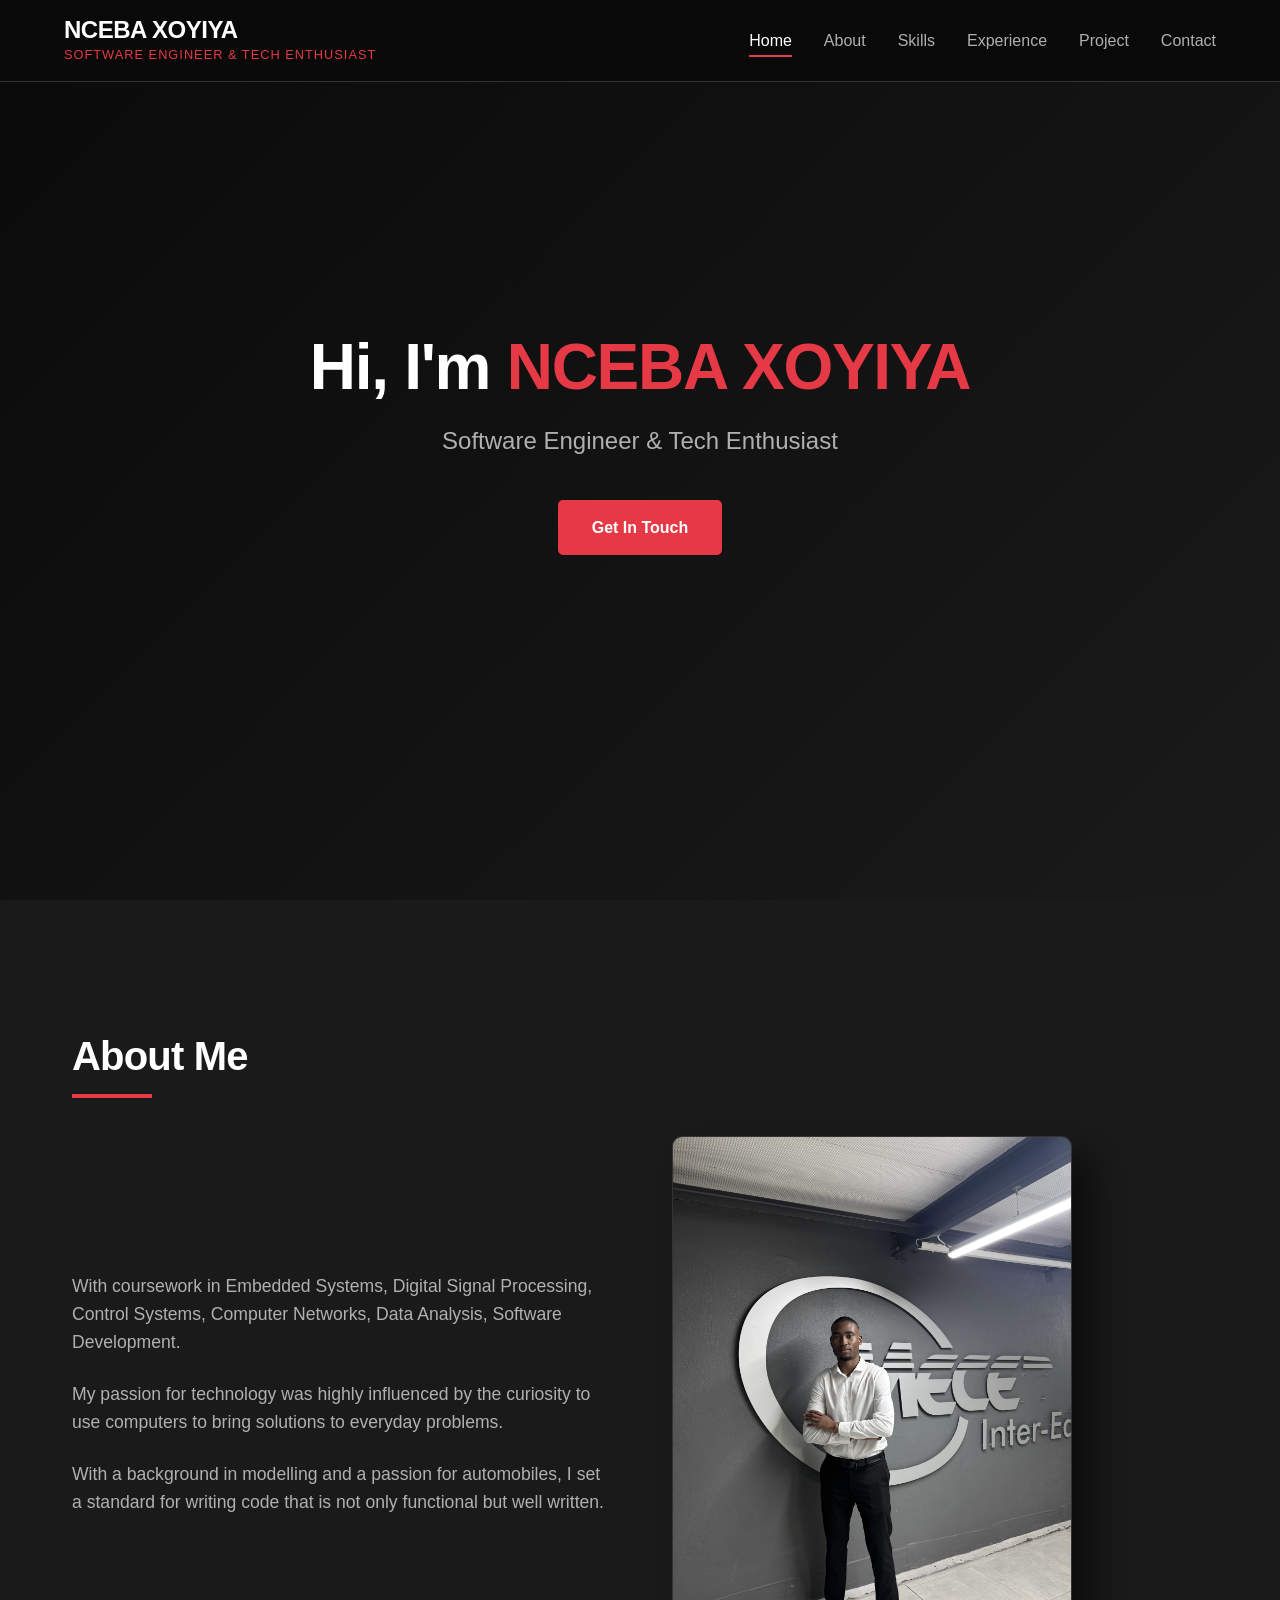
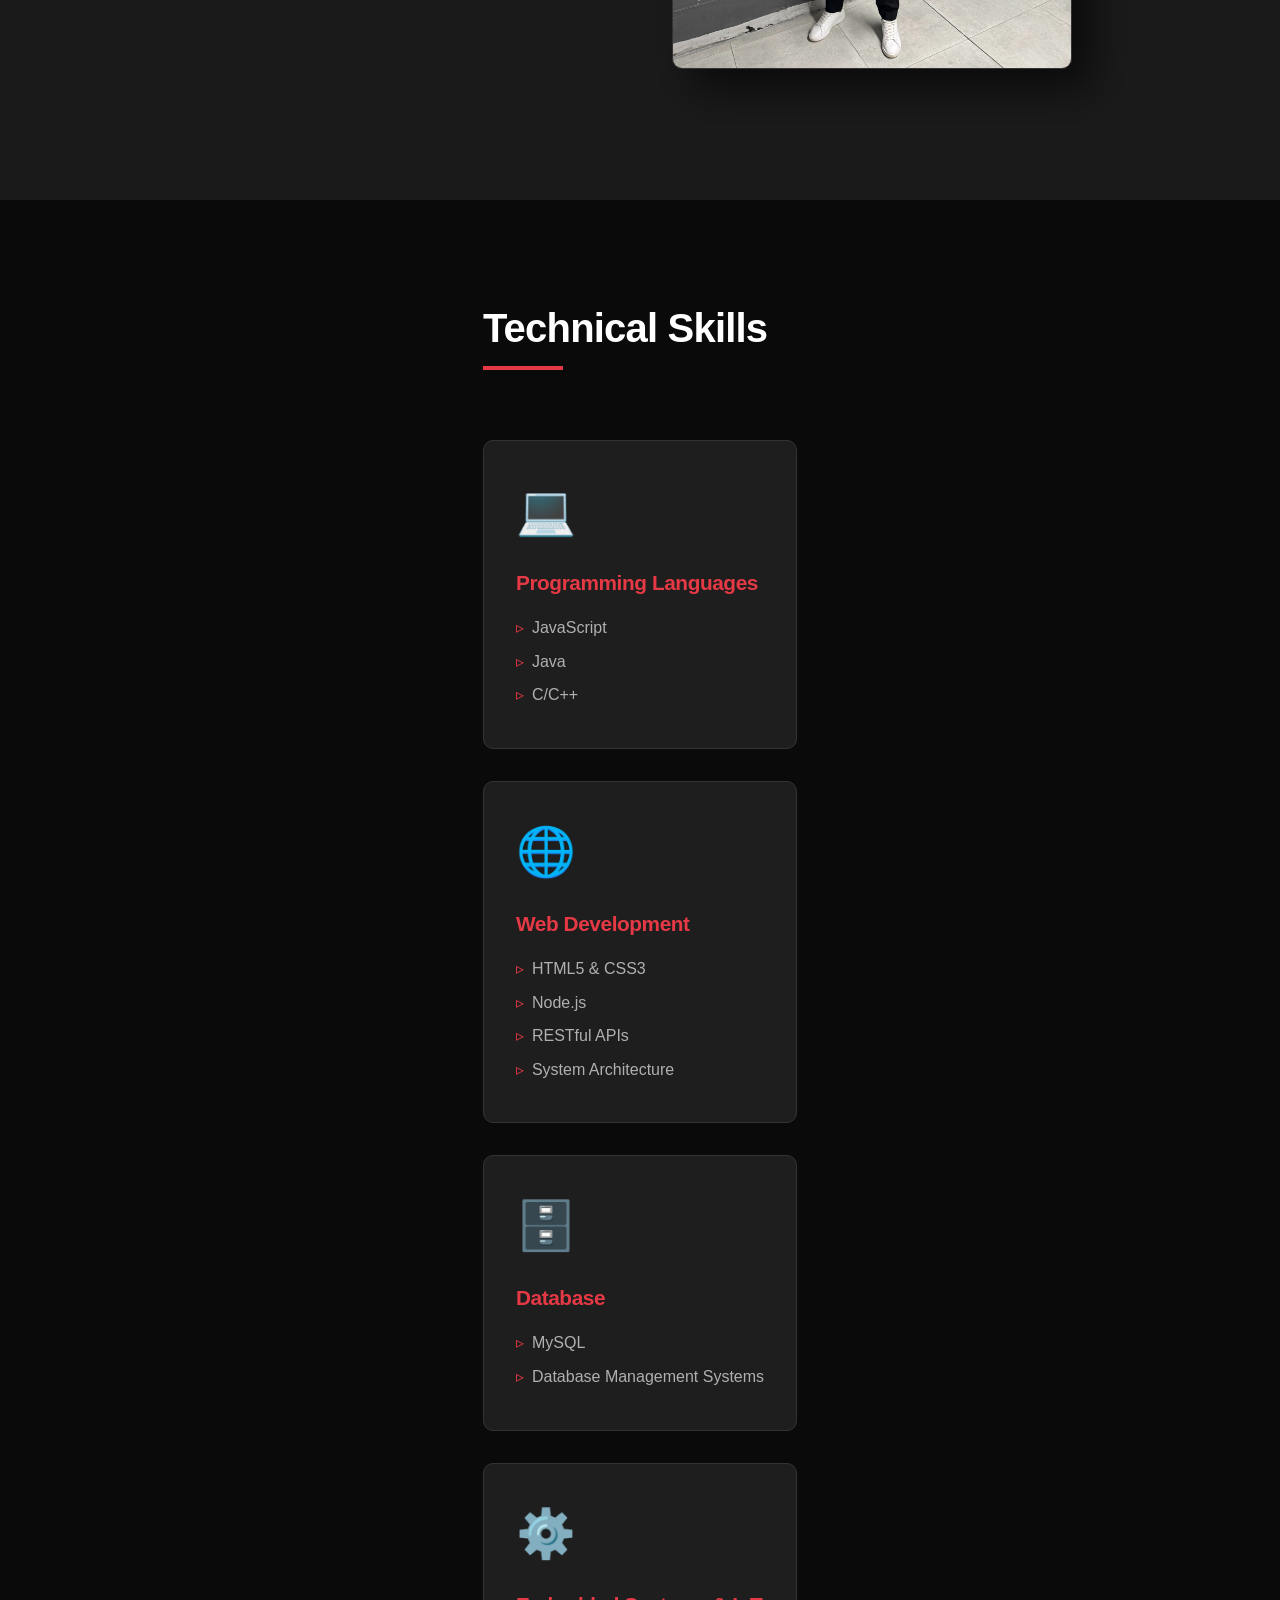
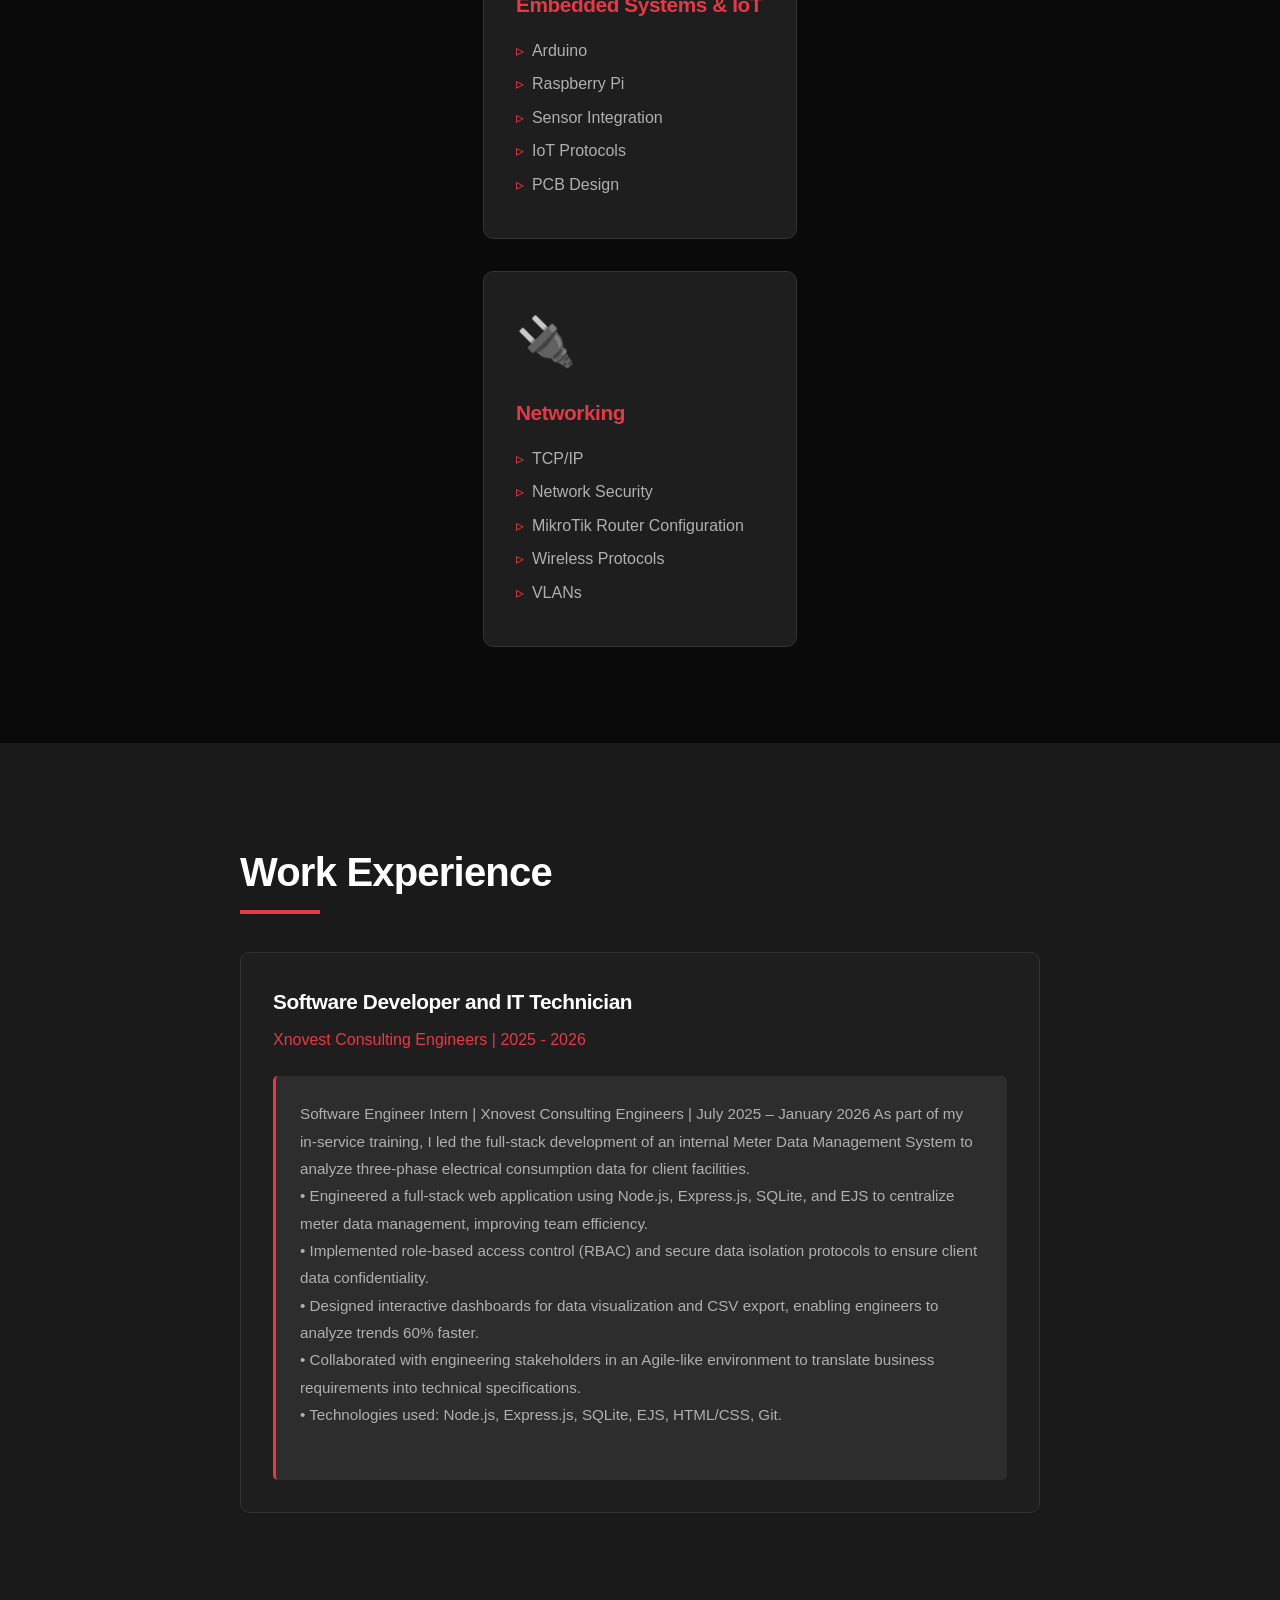
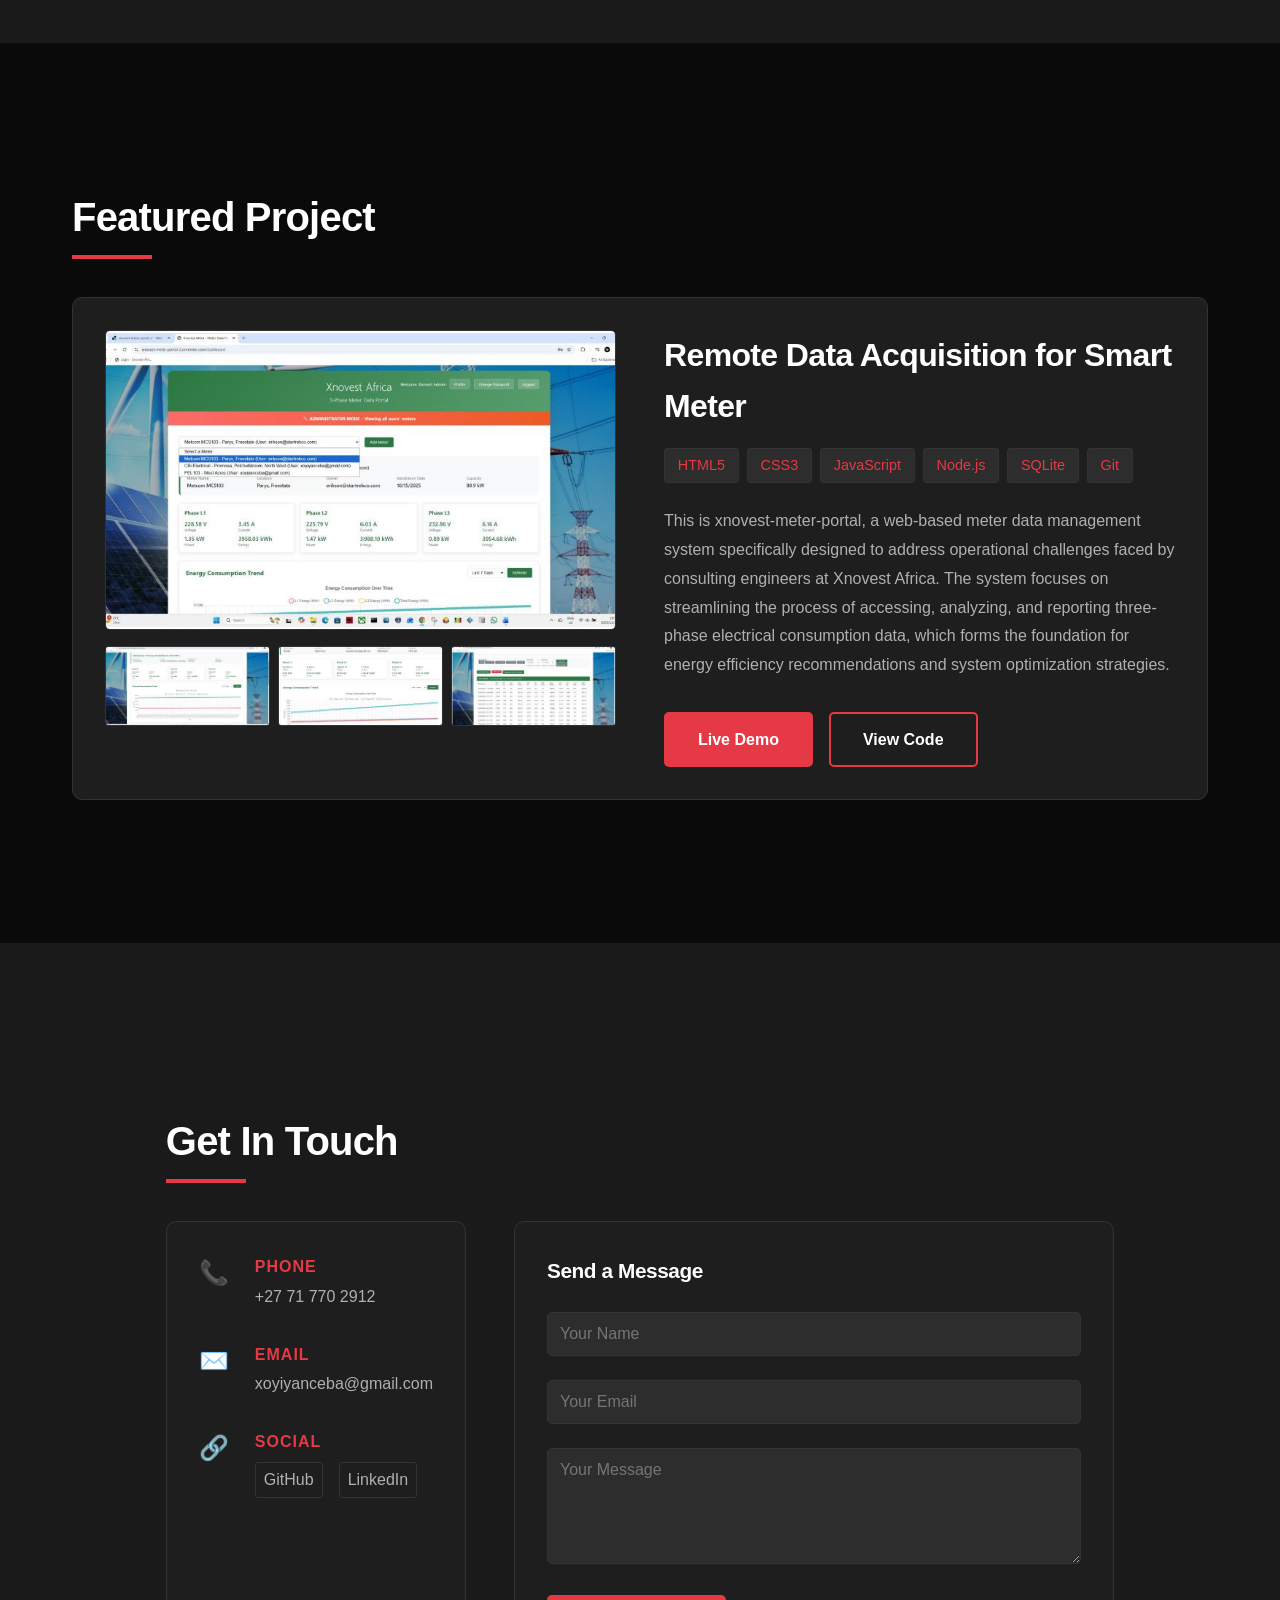
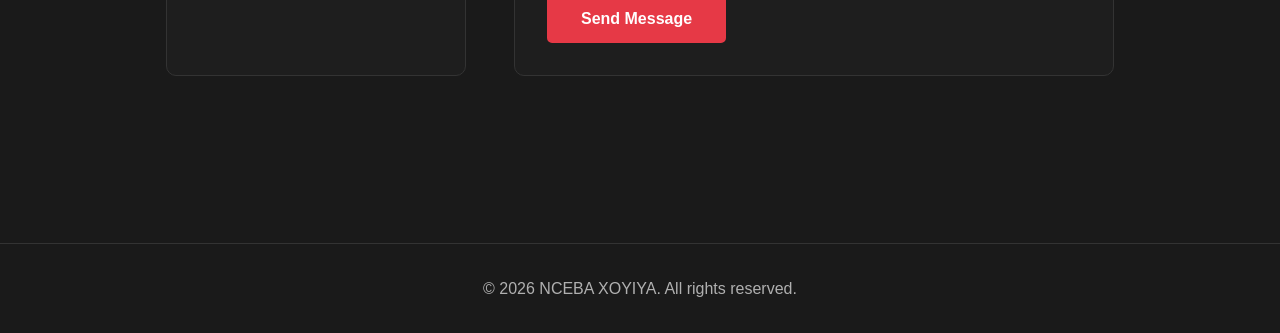
==== commit 49567a76: "Fixed email link" ====
--- a/index.html
+++ b/index.html
@@ -203,7 +203,7 @@
                             <span class="contact-icon">📞</span>
                             <div>
                                 <h3>Phone</h3>
-                                <p><a href="tel:+27821234567">+27 71 770 2912</a></p>
+                                <p><a href="tel:+27717702912">+27 71 770 2912</a></p>
                             </div>
                         </div>
 
@@ -211,7 +211,7 @@
                             <span class="contact-icon">✉️</span>
                             <div>
                                 <h3>Email</h3>
-                                <p><a href="mailto:sir.nathan@email.com">xoyiyanceba@email.com</a></p>
+                                <p><a href="mailto:xoyiyanceba@gmail.com">xoyiyanceba@gmail.com</a></p>
                             </div>
                         </div>
 
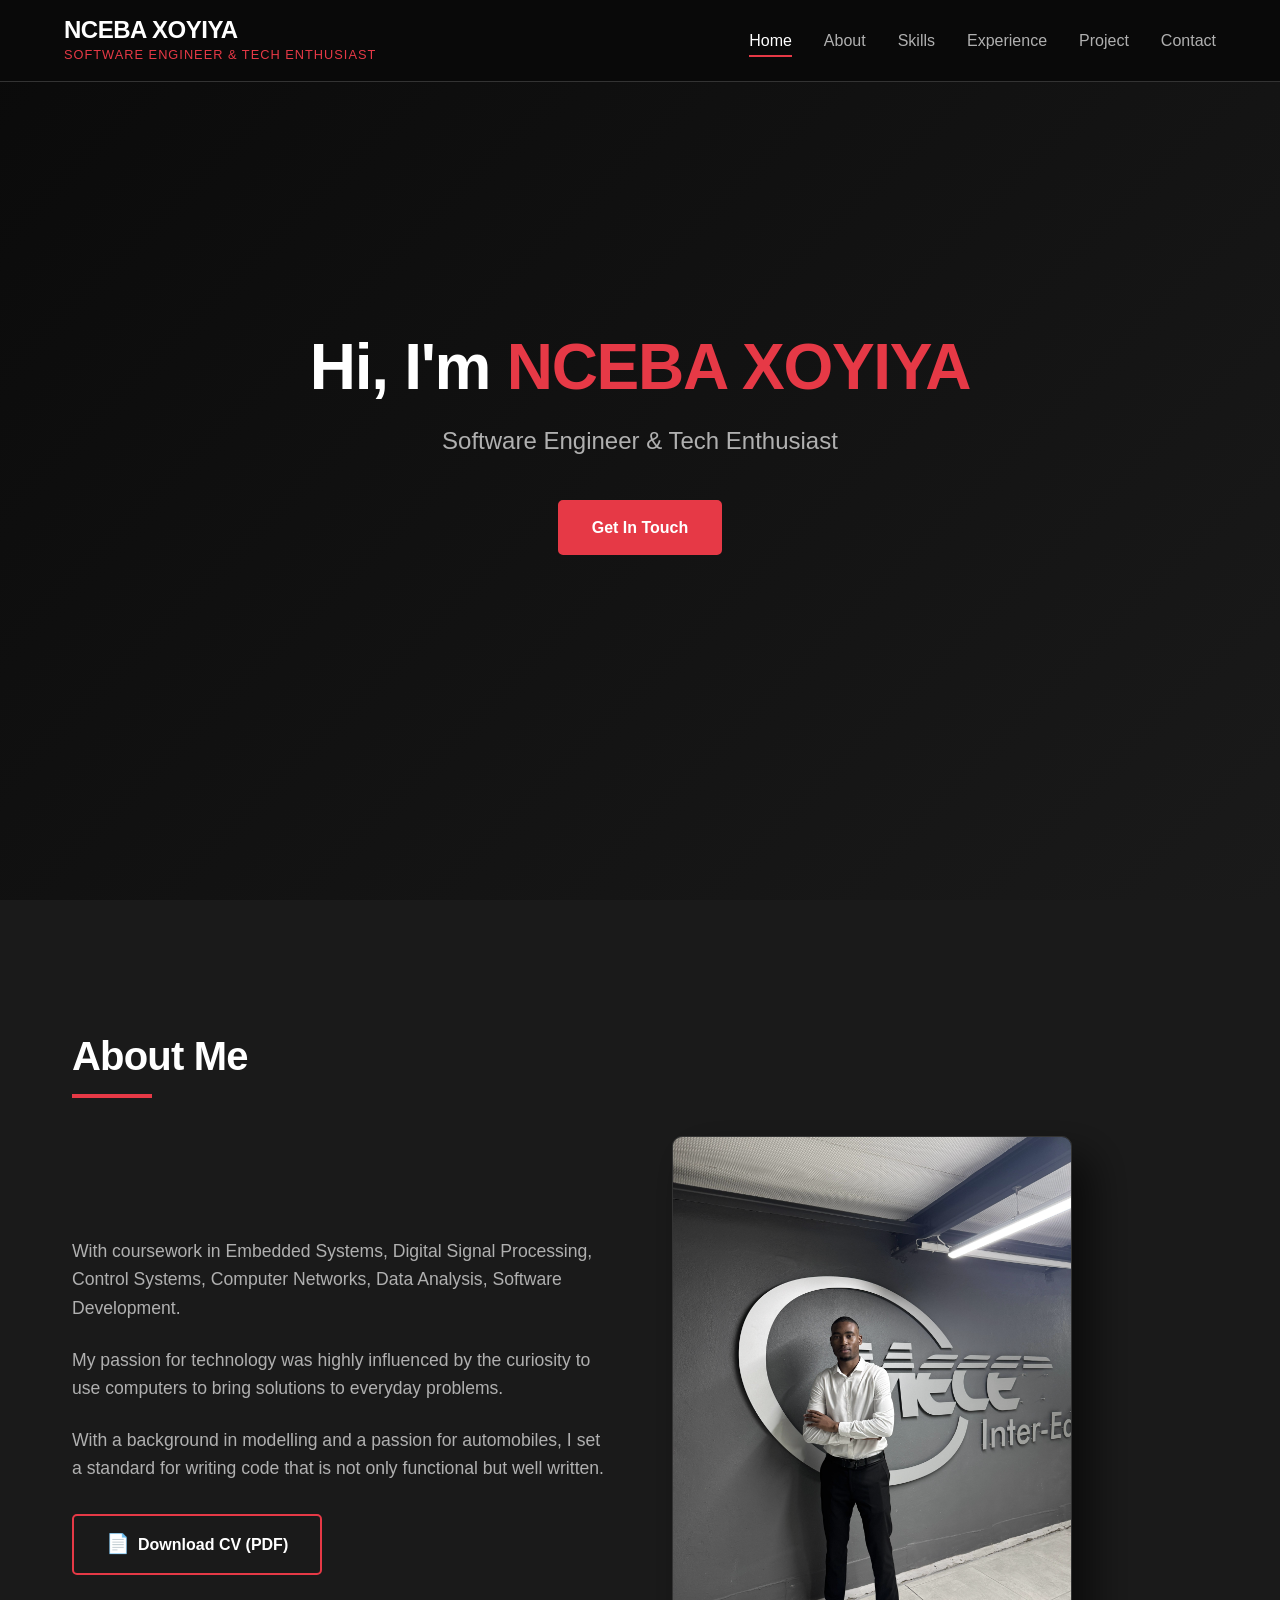
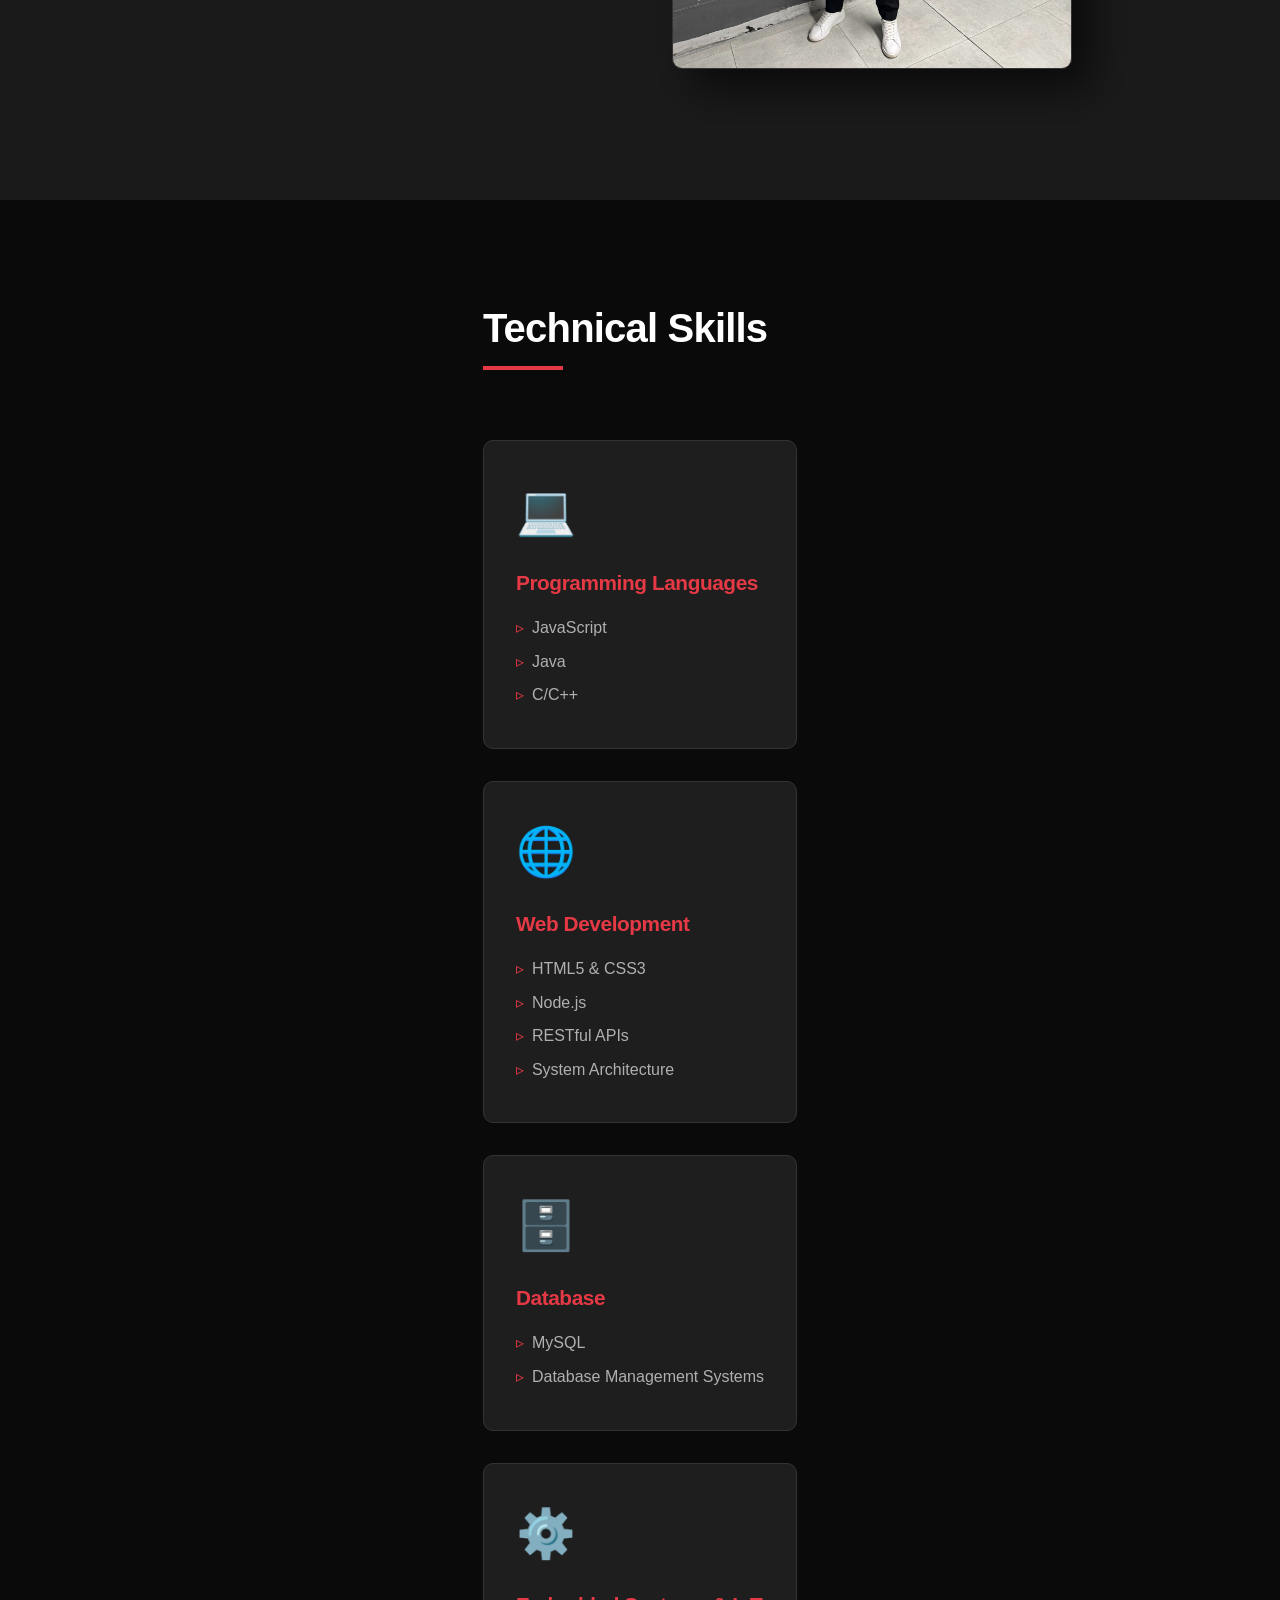
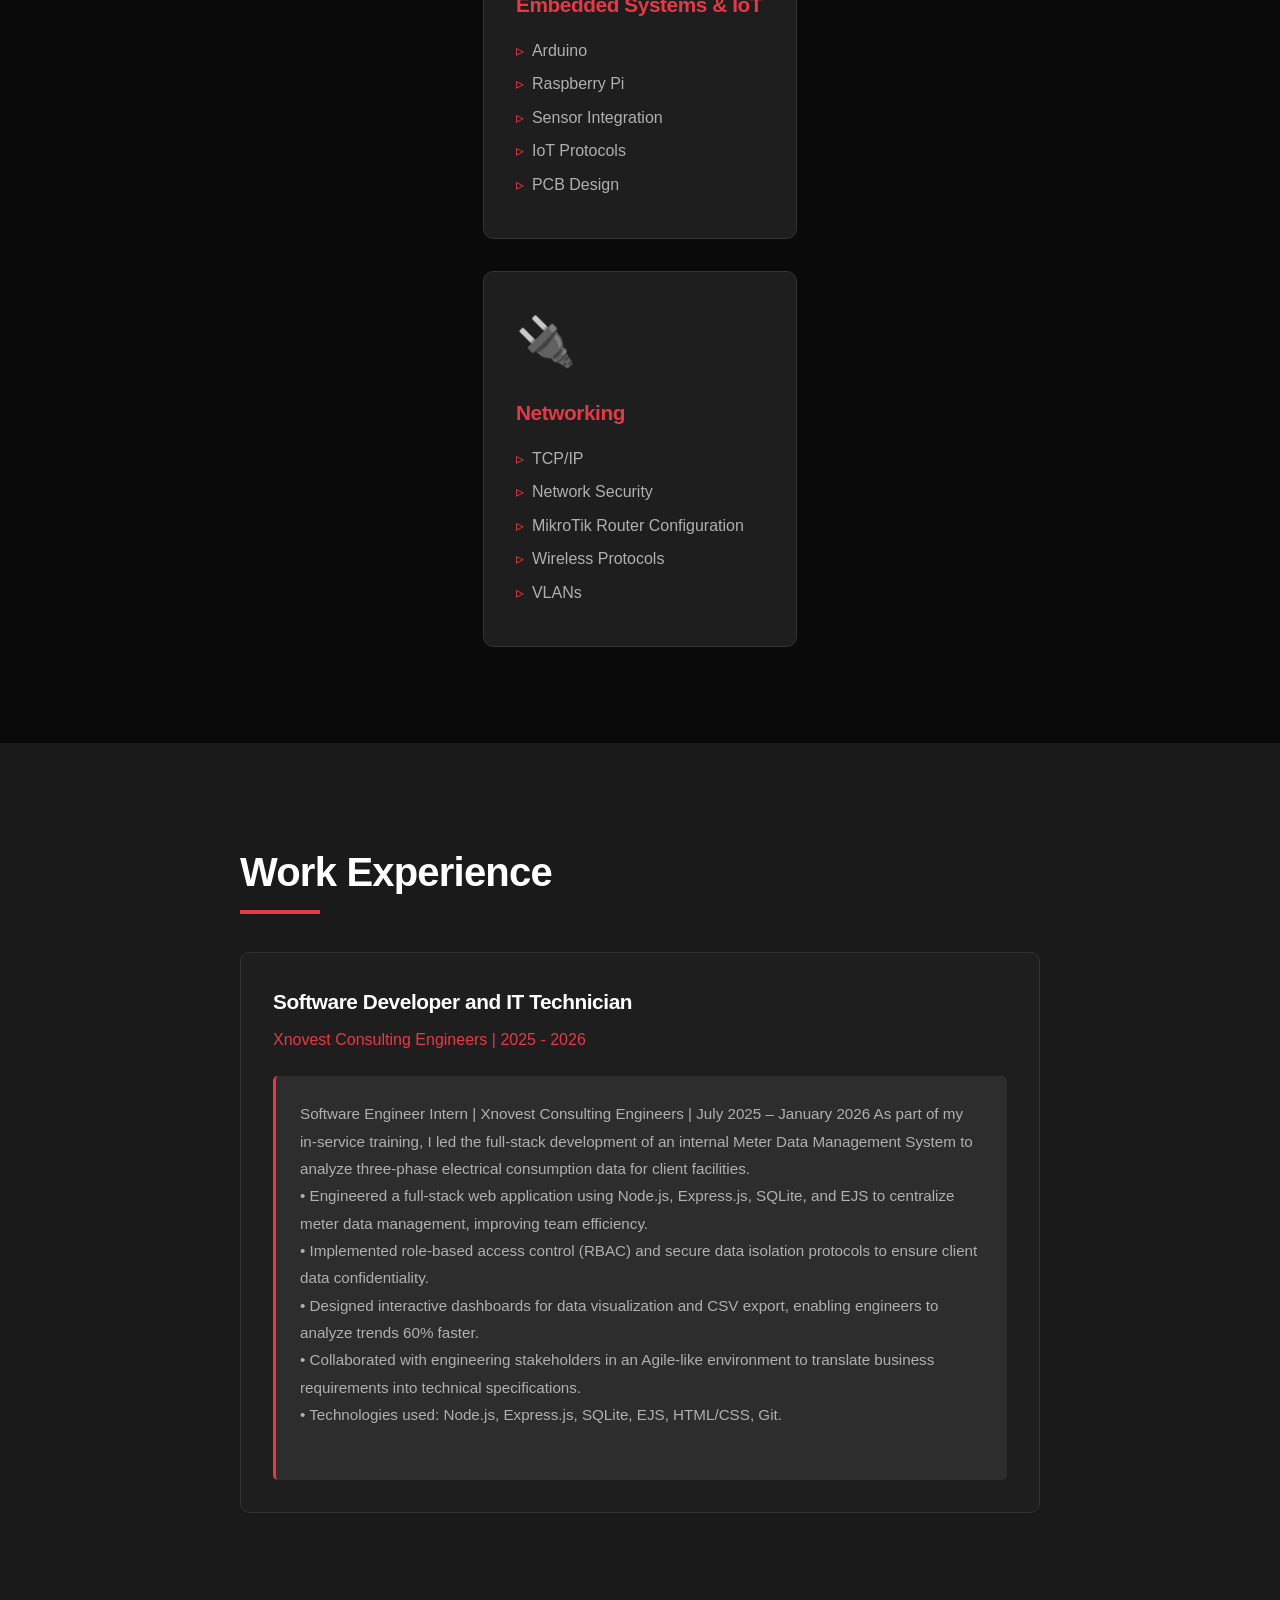
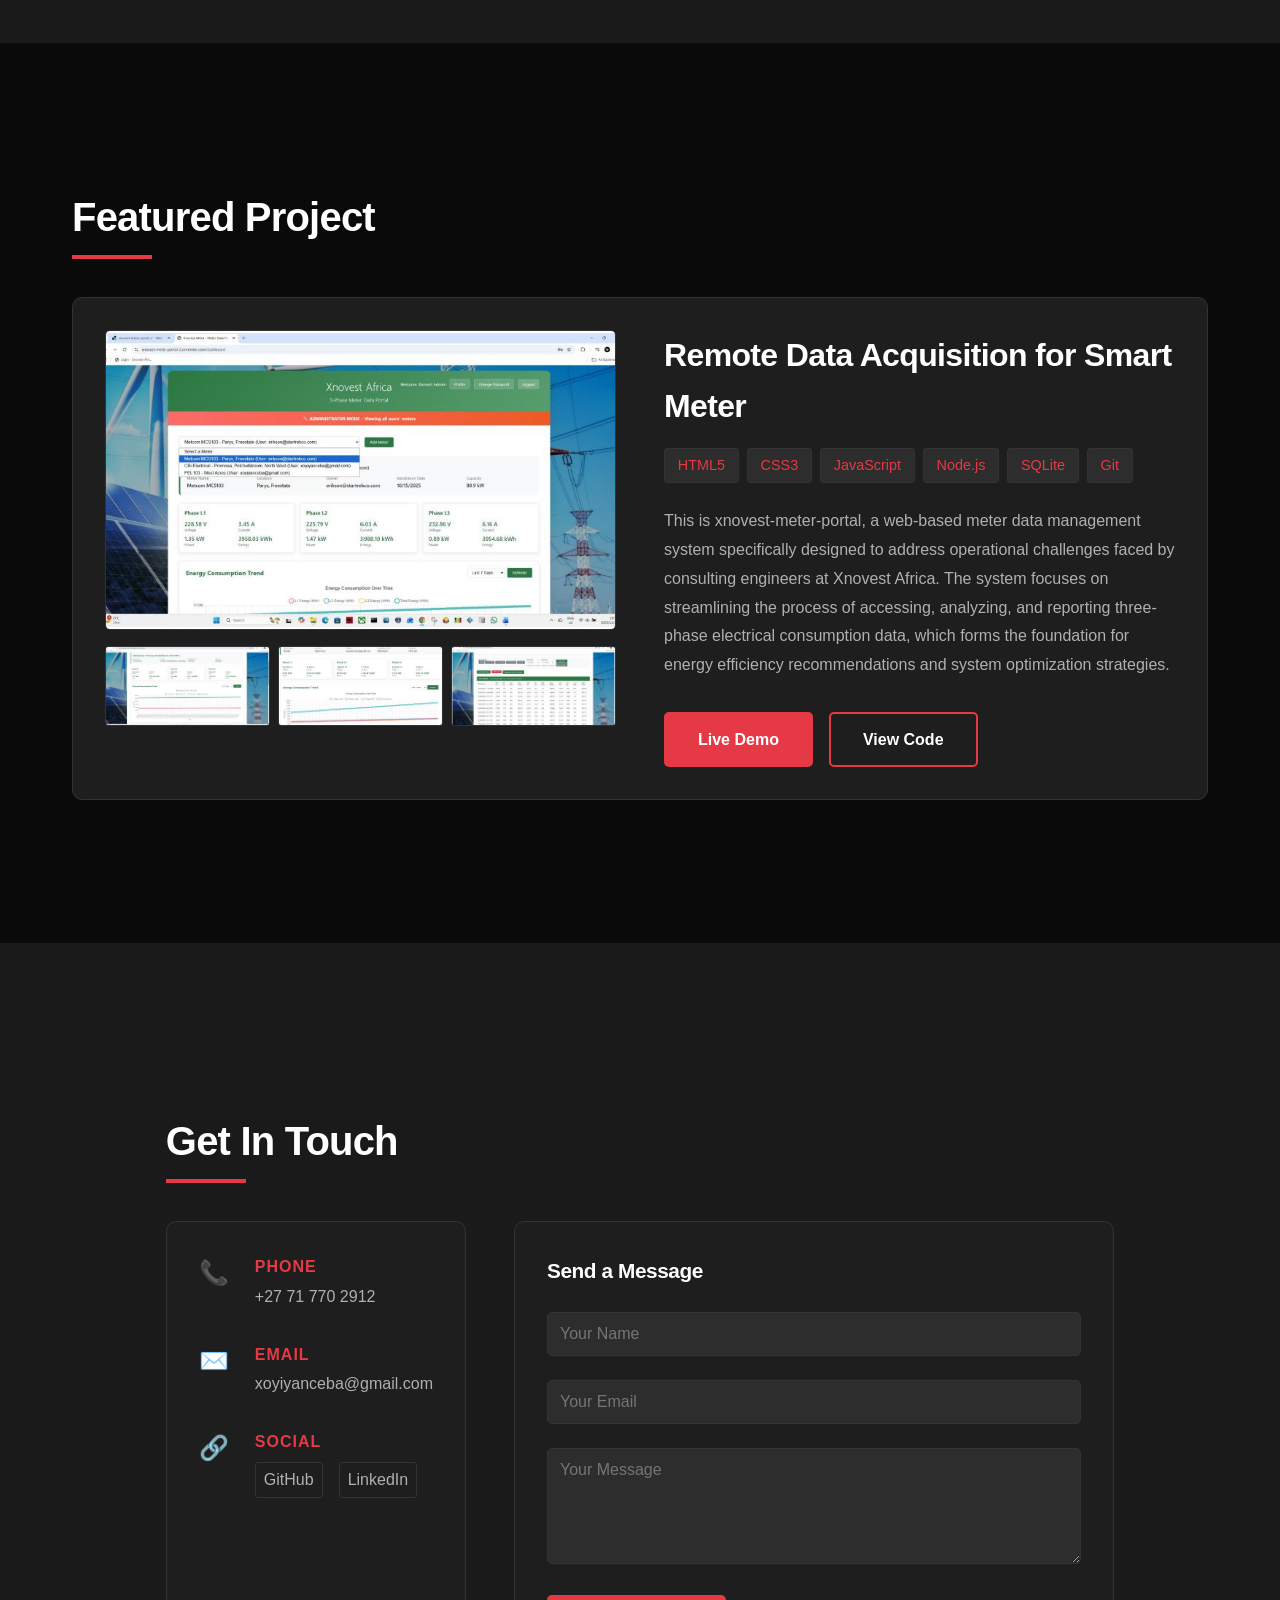
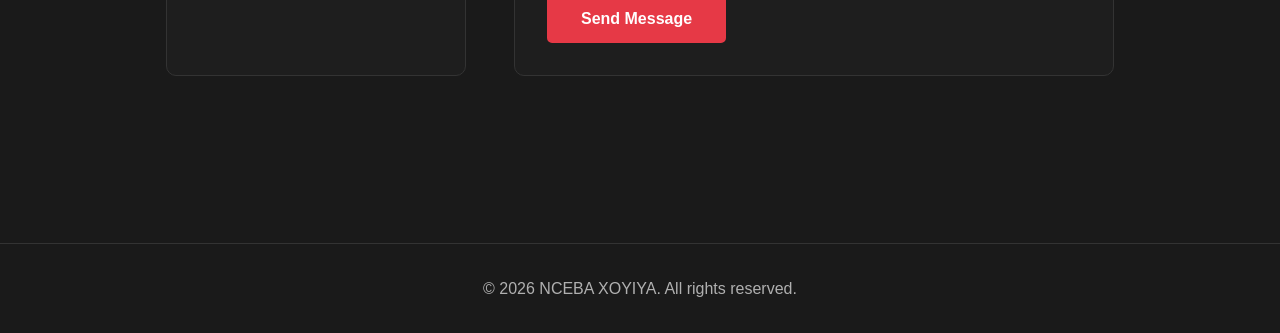
==== commit 32cf89f2: "Added a link to my pdf downloadable CV" ====
--- a/index.html
+++ b/index.html
@@ -50,6 +50,14 @@
                             solutions to everyday problems.</p>
                         <p>With a background in modelling and a passion for automobiles, I set a standard for writing
                             code that is not only functional but well written.</p>
+
+                        <!-- CV Download Button -->
+                        <div style="margin-top: 2rem;">
+                            <a href="assets/NCEBA_XOYIYA_CV_Software_Engineering.pdf" download class="btn btn-outline"
+                                style="display: inline-flex; align-items: center; gap: 0.5rem;">
+                                <span style="font-size: 1.2rem;">📄</span> Download CV (PDF)
+                            </a>
+                        </div>
                     </div>
                     <div class="about-image">
                         <img src="images/nceba.jpg" alt="a picture of Nceba">
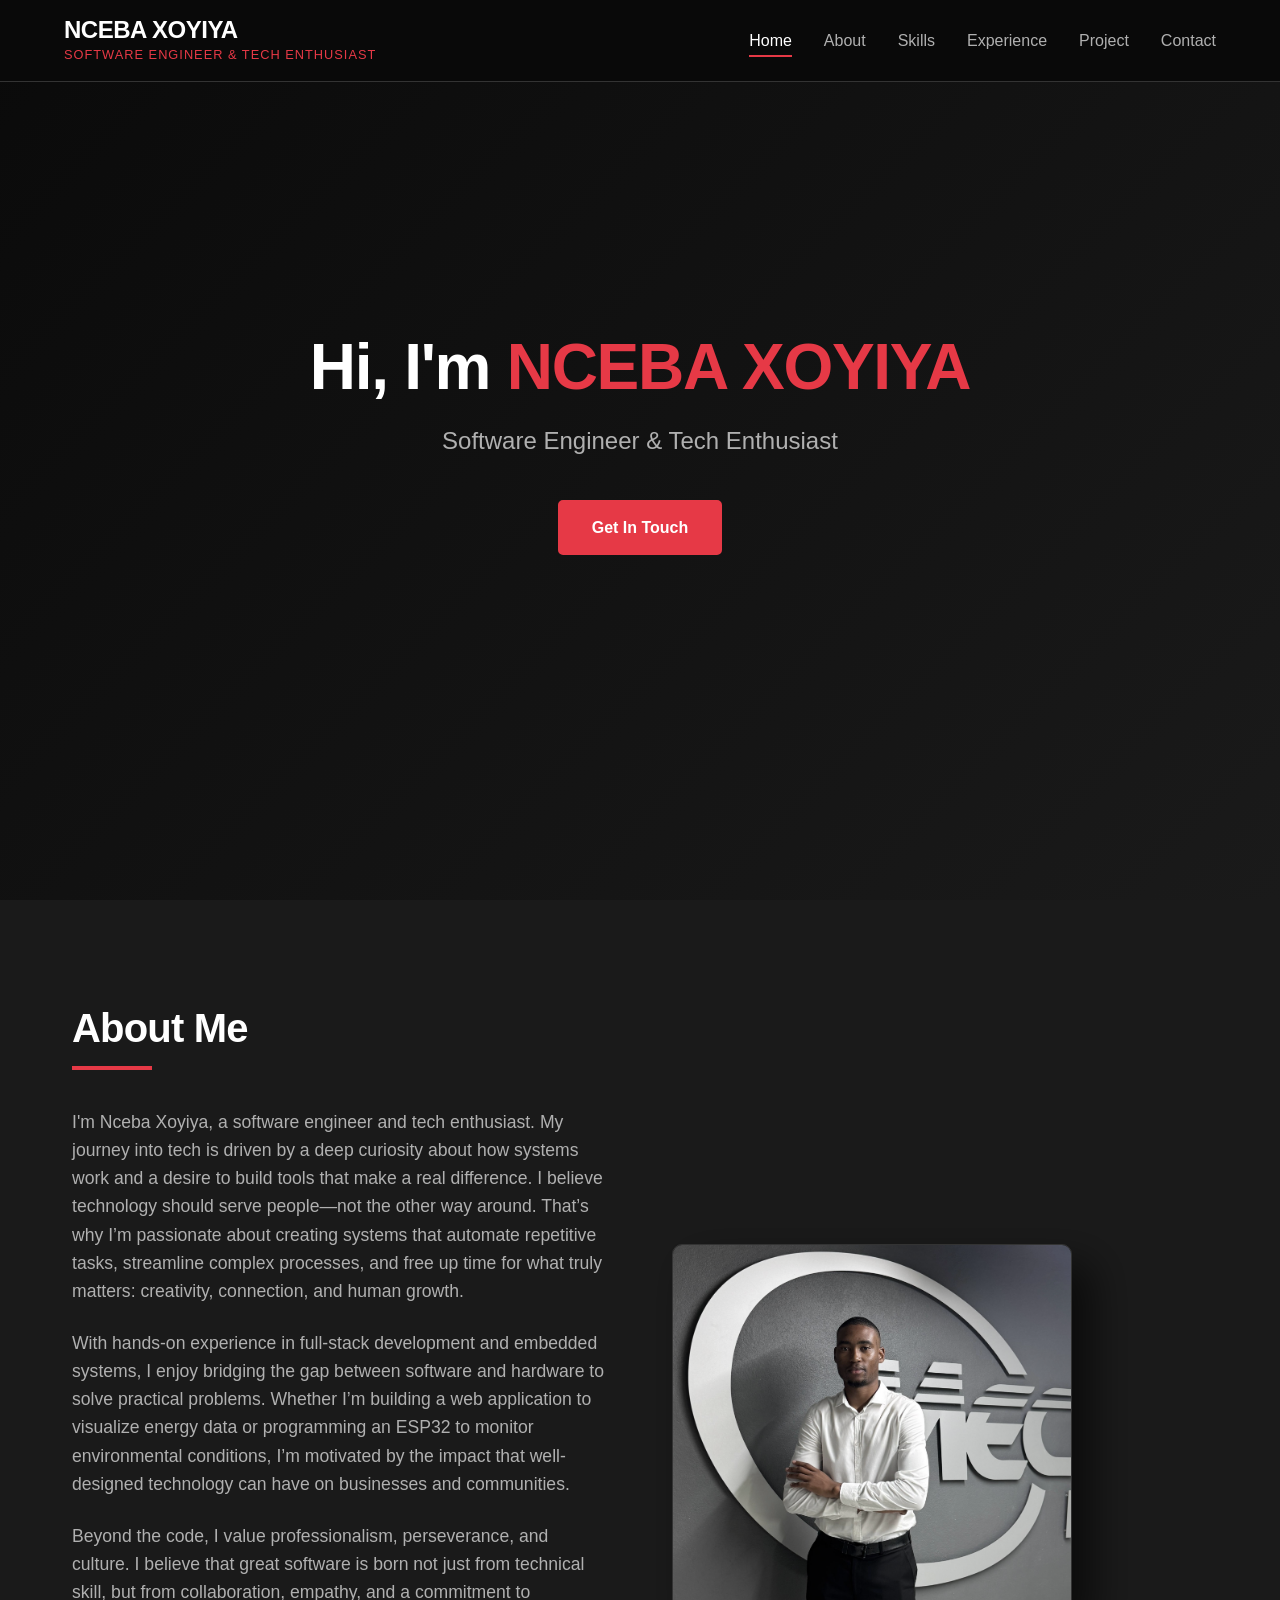
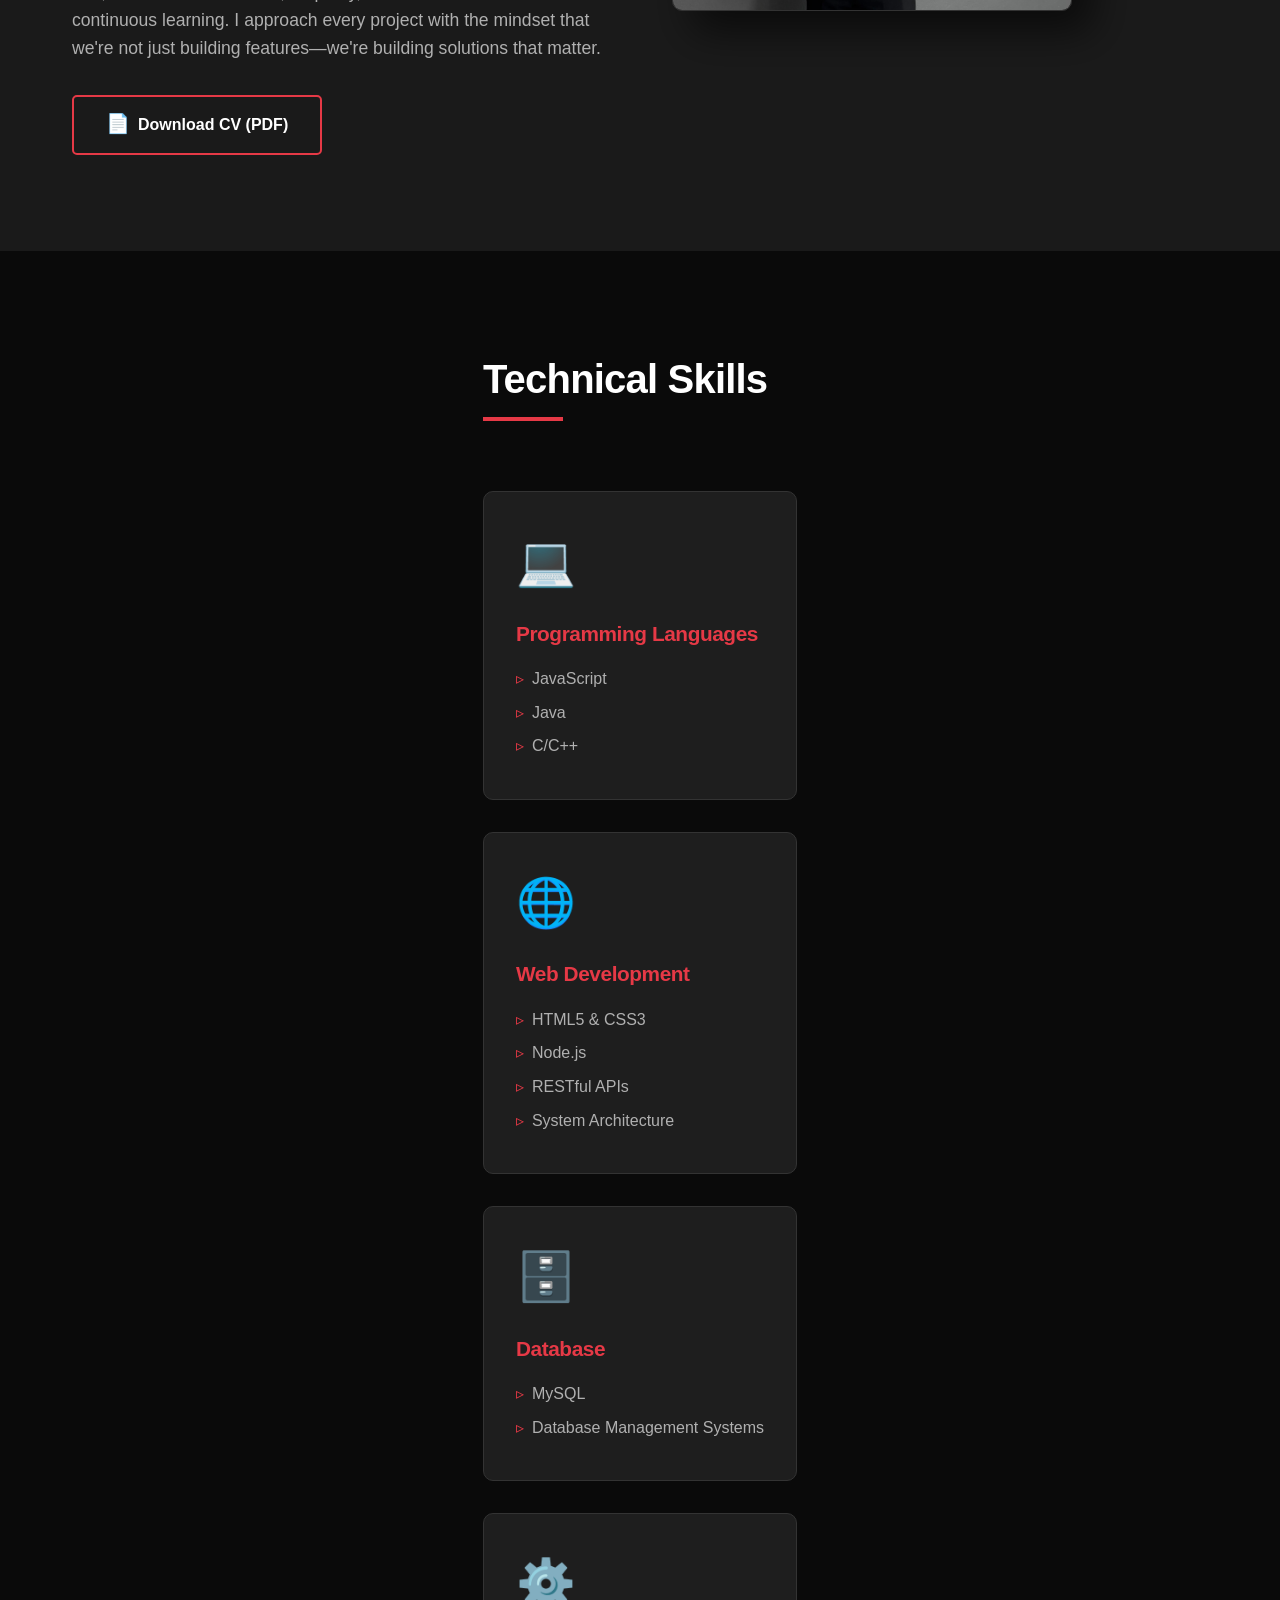
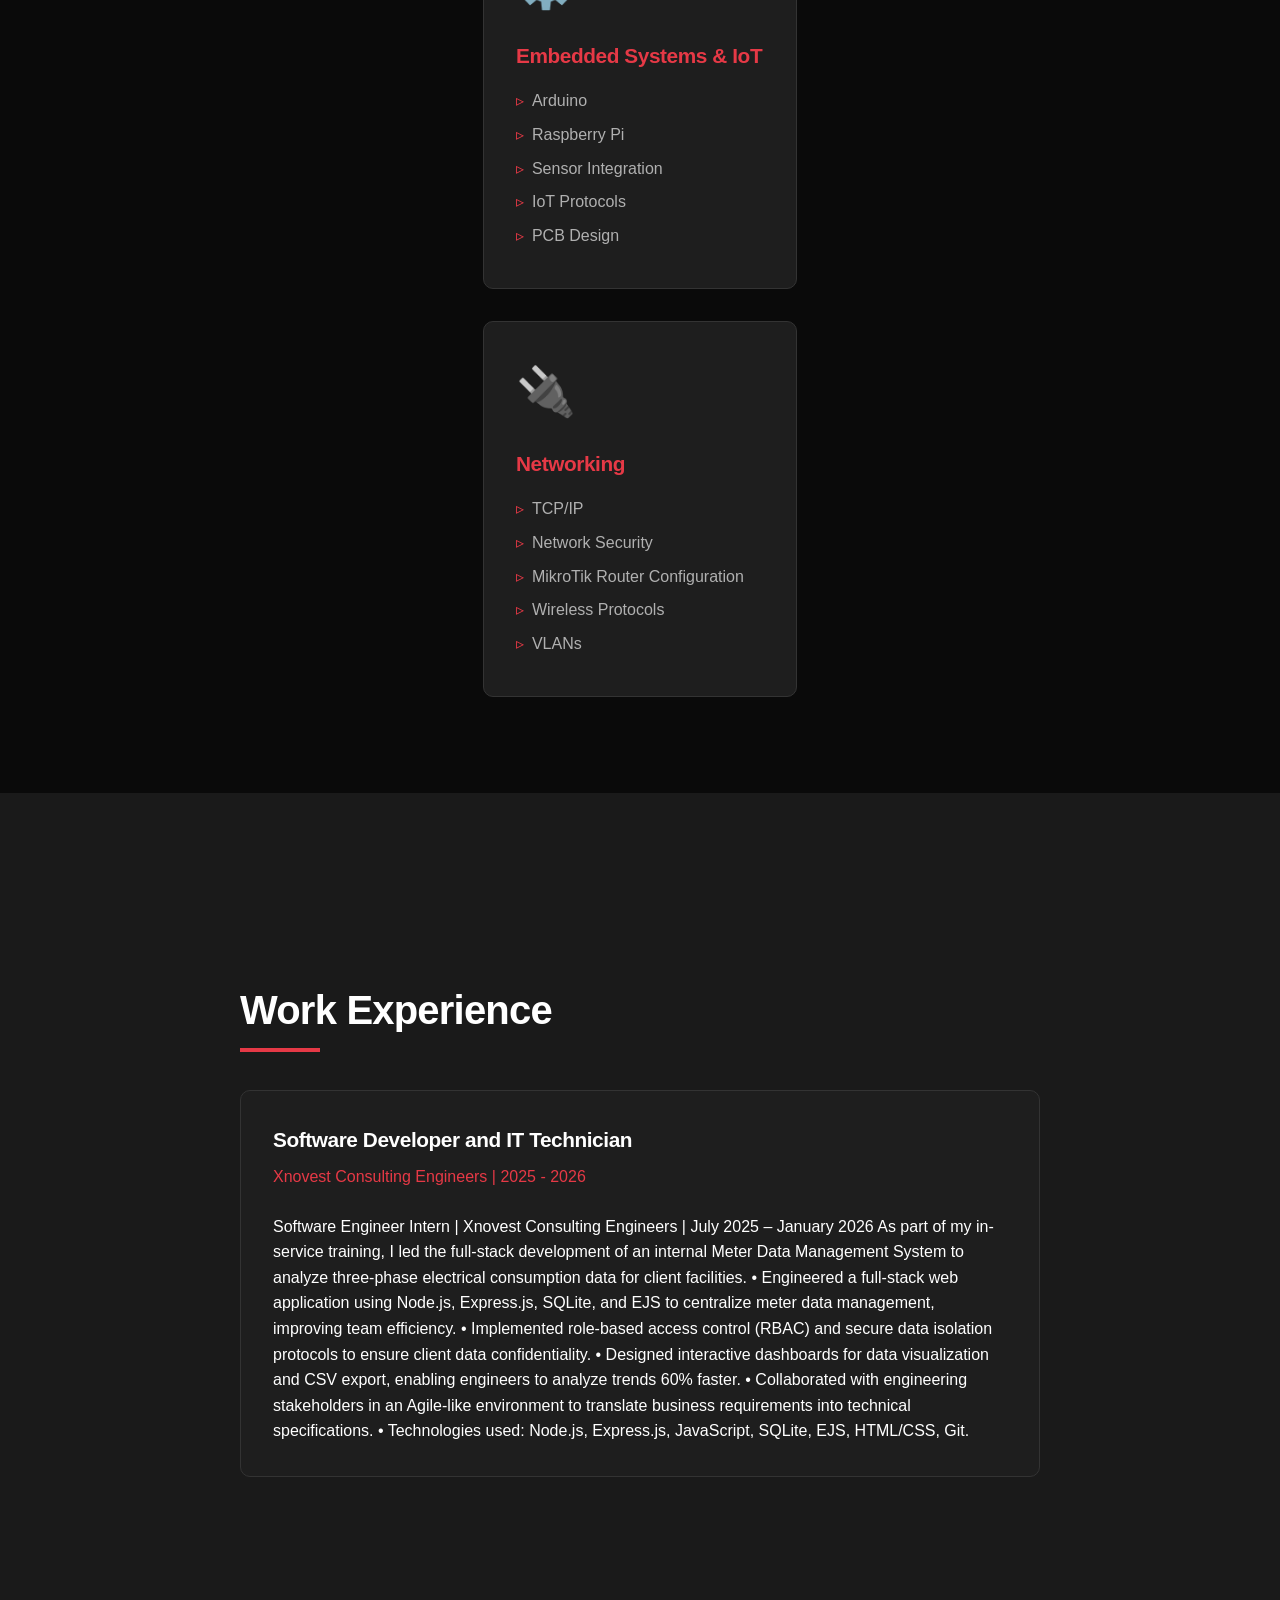
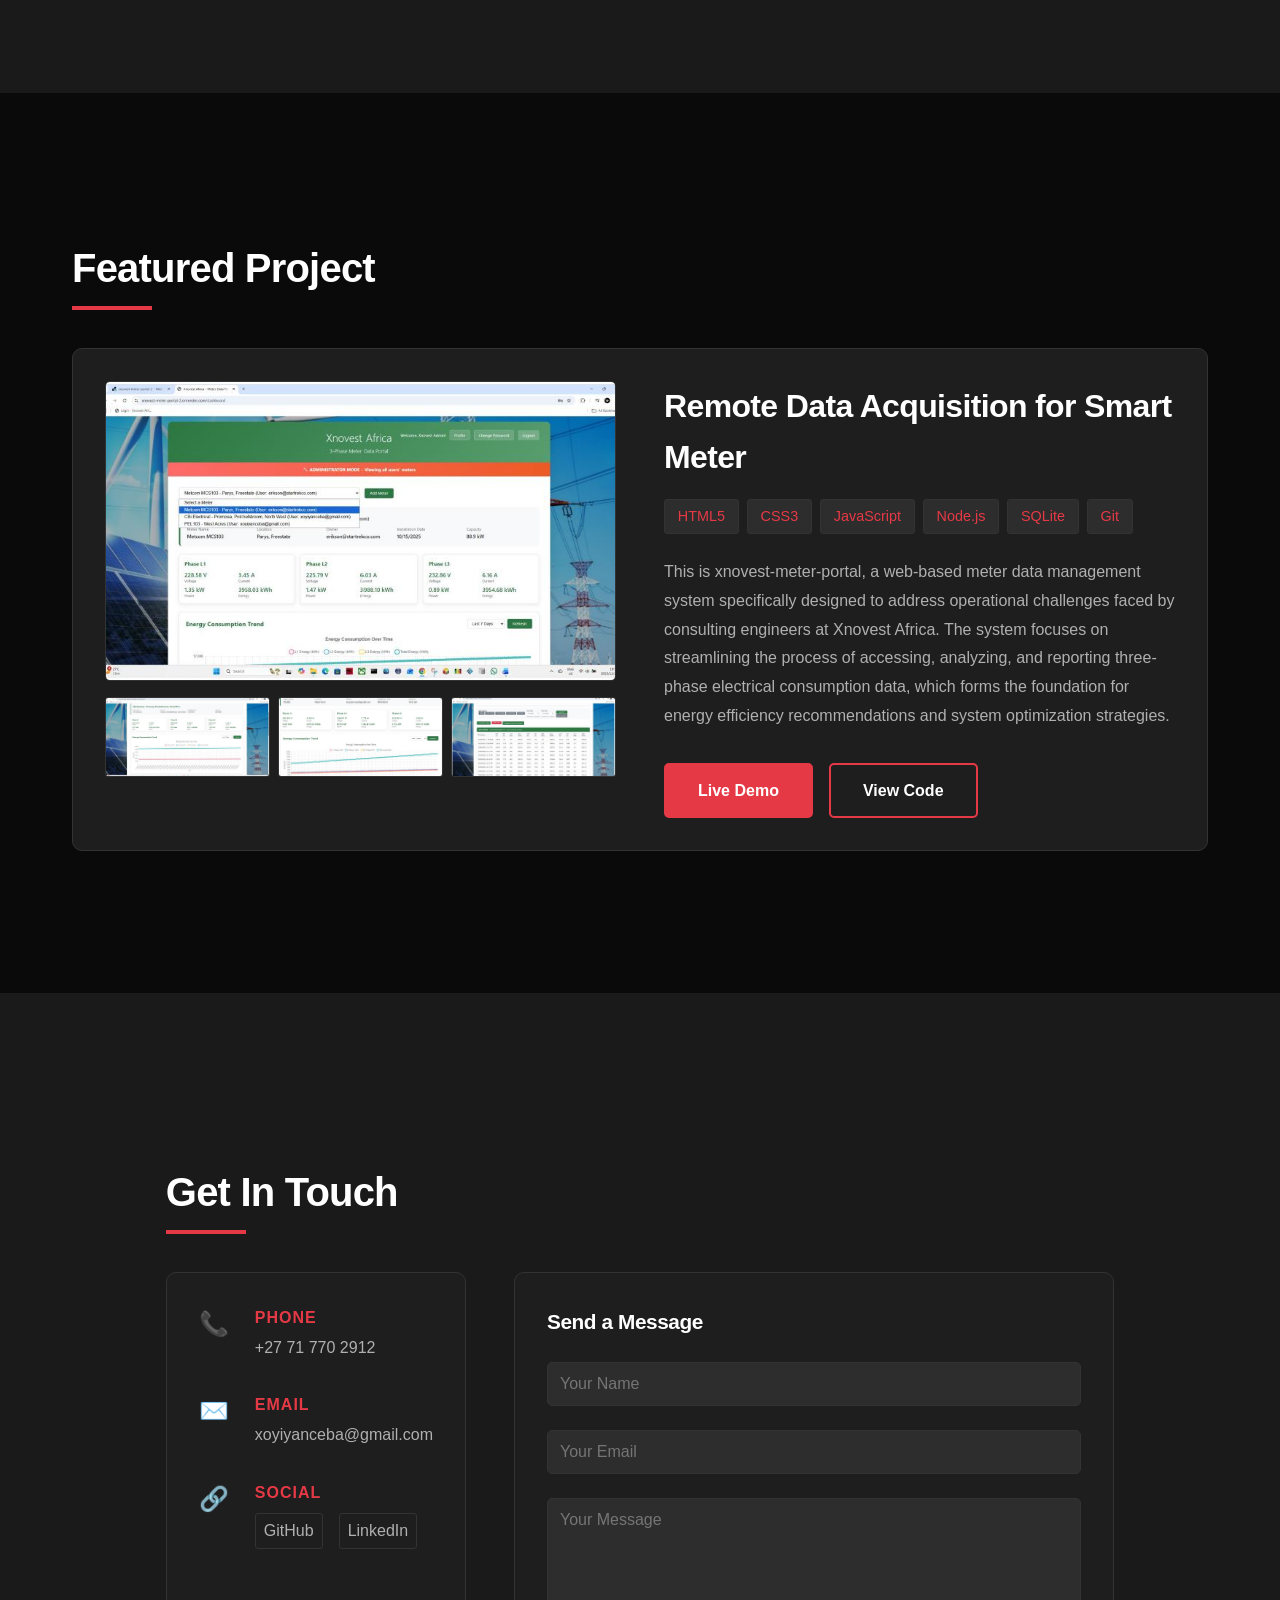
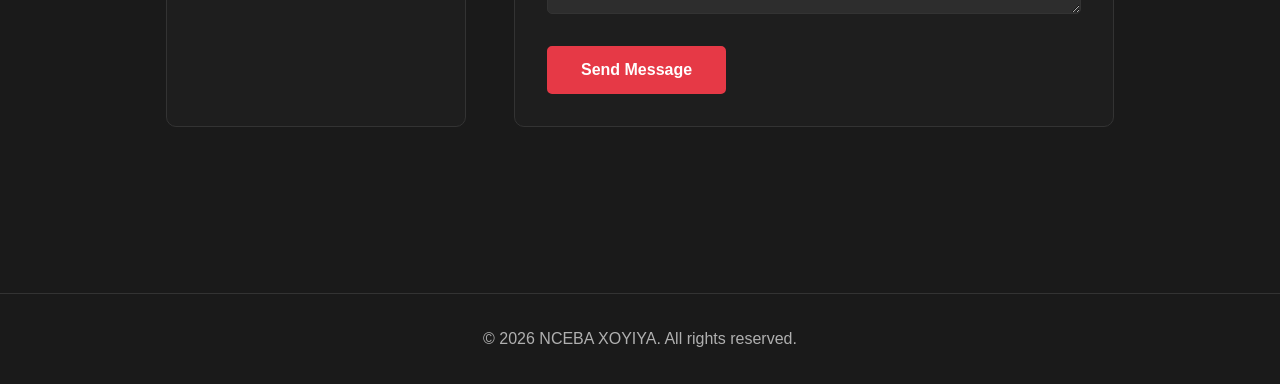
==== commit 8fe73c08: "Added a meaningful About Me section" ====
--- a/index.html
+++ b/index.html
@@ -44,12 +44,25 @@
                 <h2>About Me</h2>
                 <div class="about-content">
                     <div class="about-text">
-                        <p>With coursework in Embedded Systems, Digital Signal Processing, Control Systems, Computer
-                            Networks, Data Analysis, Software Development.</p>
-                        <p>My passion for technology was highly influenced by the curiosity to use computers to bring
-                            solutions to everyday problems.</p>
-                        <p>With a background in modelling and a passion for automobiles, I set a standard for writing
-                            code that is not only functional but well written.</p>
+                        <p>I'm Nceba Xoyiya, a software engineer and tech enthusiast.
+                            My journey into tech is driven by a deep curiosity about how systems
+                            work and a desire to build tools that make a real difference. I believe
+                            technology should serve people—not the other way around. That’s why I’m
+                            passionate about creating systems that automate repetitive tasks, streamline
+                            complex processes, and free up time for what truly matters: creativity, connection,
+                            and human growth.</p>
+                        <p>With hands-on experience in full-stack development and embedded systems, I enjoy
+                            bridging the gap between software and hardware to solve practical problems. Whether
+                            I’m building a web application to visualize energy data or programming an ESP32 to monitor
+                            environmental conditions, I’m motivated by the impact that well-designed technology can have
+                            on businesses and communities.</p>
+                        <p>Beyond the code, I value professionalism, perseverance, and culture. I believe that great
+                            software
+                            is born not just from technical skill, but from collaboration, empathy, and a commitment to
+                            continuous
+                            learning. I approach every project with the mindset that we're not just building
+                            features—we're building
+                            solutions that matter.</p>
 
                         <!-- CV Download Button -->
                         <div style="margin-top: 2rem;">
@@ -144,13 +157,19 @@
                             <h3>Software Developer and IT Technician</h3>
                             <p class="company">Xnovest Consulting Engineers | 2025 - 2026</p>
                         </div>
-                        <pre>Software Engineer Intern | Xnovest Consulting Engineers | July 2025 – January 2026 As part of my in-service training, I led the full-stack development of an internal Meter Data Management System to analyze three-phase electrical consumption data for client facilities.
-• Engineered a full-stack web application using Node.js, Express.js, SQLite, and EJS to centralize meter data management, improving team efficiency.
-• Implemented role-based access control (RBAC) and secure data isolation protocols to ensure client data confidentiality.
-• Designed interactive dashboards for data visualization and CSV export, enabling engineers to analyze trends 60% faster.
-• Collaborated with engineering stakeholders in an Agile-like environment to translate business requirements into technical specifications.
-• Technologies used: Node.js, Express.js, SQLite, EJS, HTML/CSS, Git.
-                        </pre>
+                        <p>Software Engineer Intern | Xnovest Consulting Engineers | July 2025 – January 2026 As part of
+                            my in-service training, I led the full-stack development of an internal Meter Data
+                            Management System to analyze three-phase electrical consumption data for client facilities.
+                            • Engineered a full-stack web application using Node.js, Express.js, SQLite, and EJS to
+                            centralize meter data management, improving team efficiency.
+                            • Implemented role-based access control (RBAC) and secure data isolation protocols to ensure
+                            client data confidentiality.
+                            • Designed interactive dashboards for data visualization and CSV export, enabling engineers
+                            to analyze trends 60% faster.
+                            • Collaborated with engineering stakeholders in an Agile-like environment to translate
+                            business requirements into technical specifications.
+                            • Technologies used: Node.js, Express.js, JavaScript, SQLite, EJS, HTML/CSS, Git.
+                        </p>
                     </div>
 
                 </div>
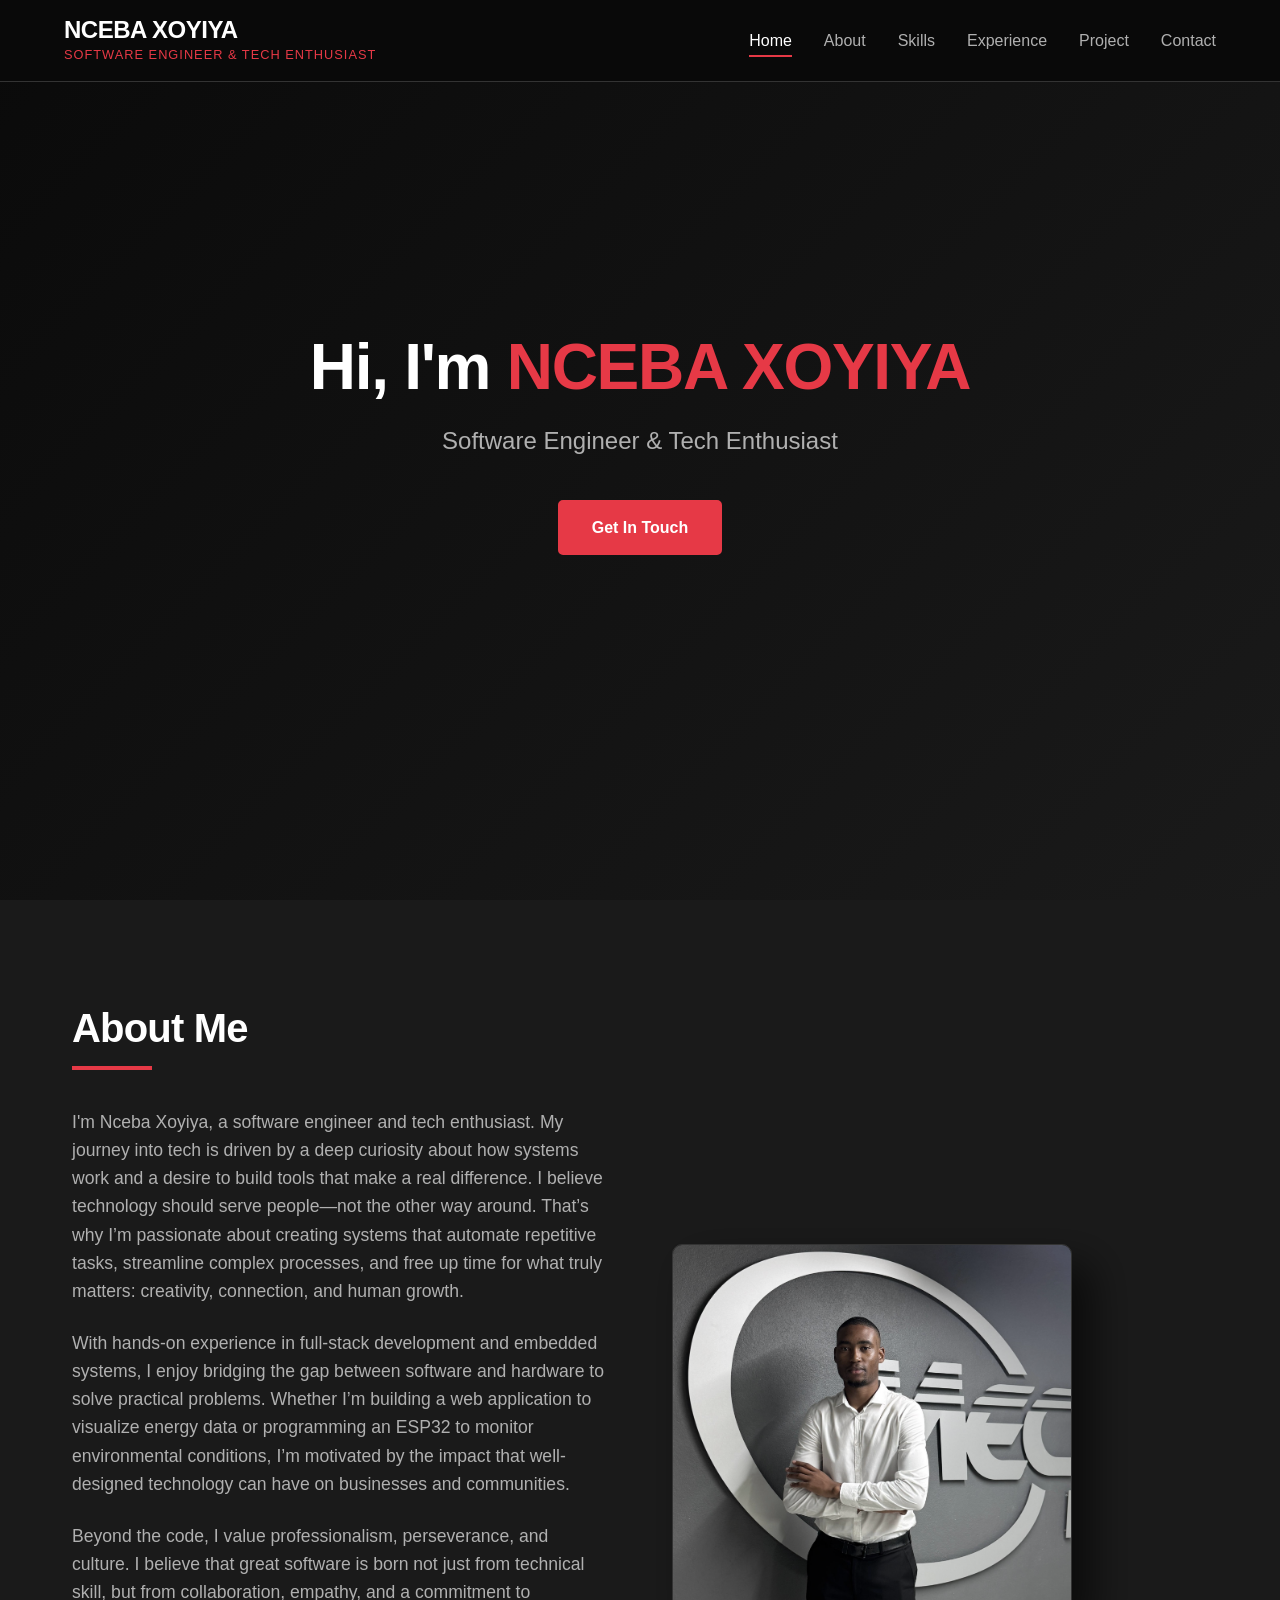
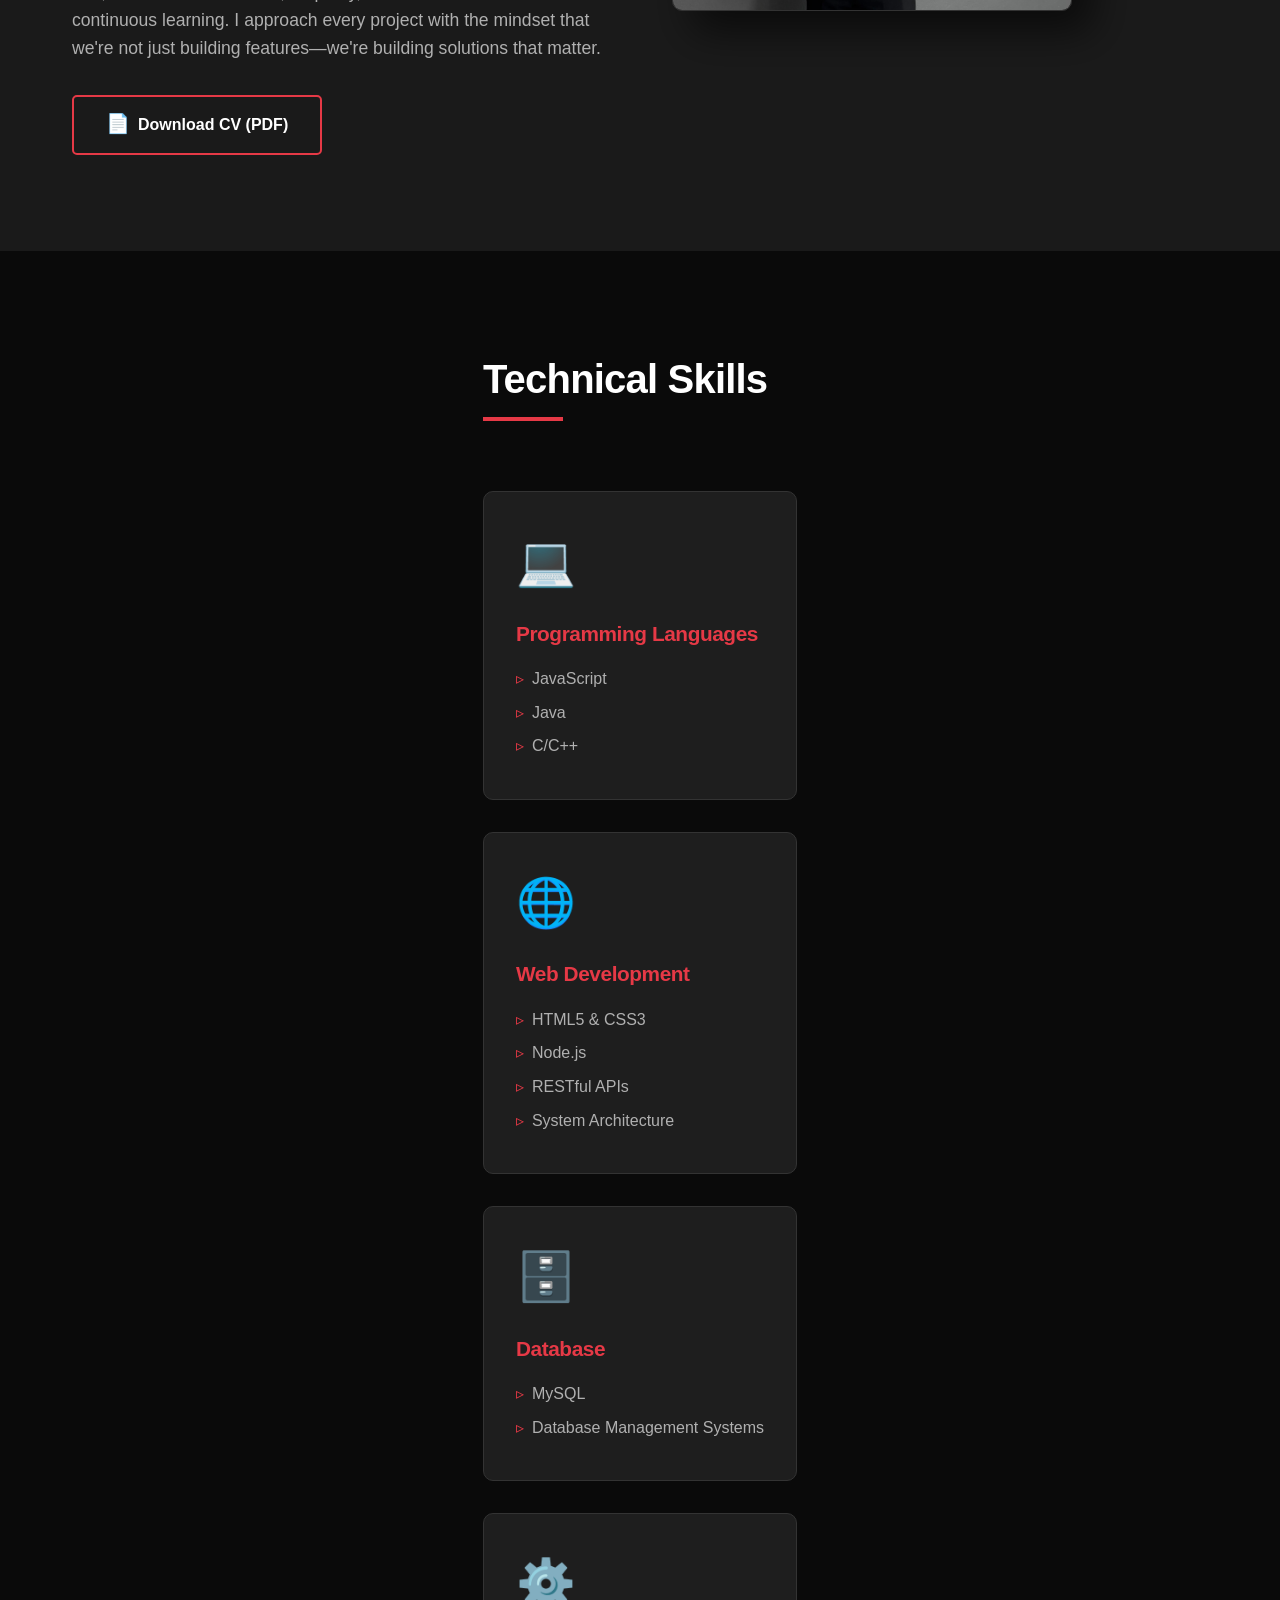
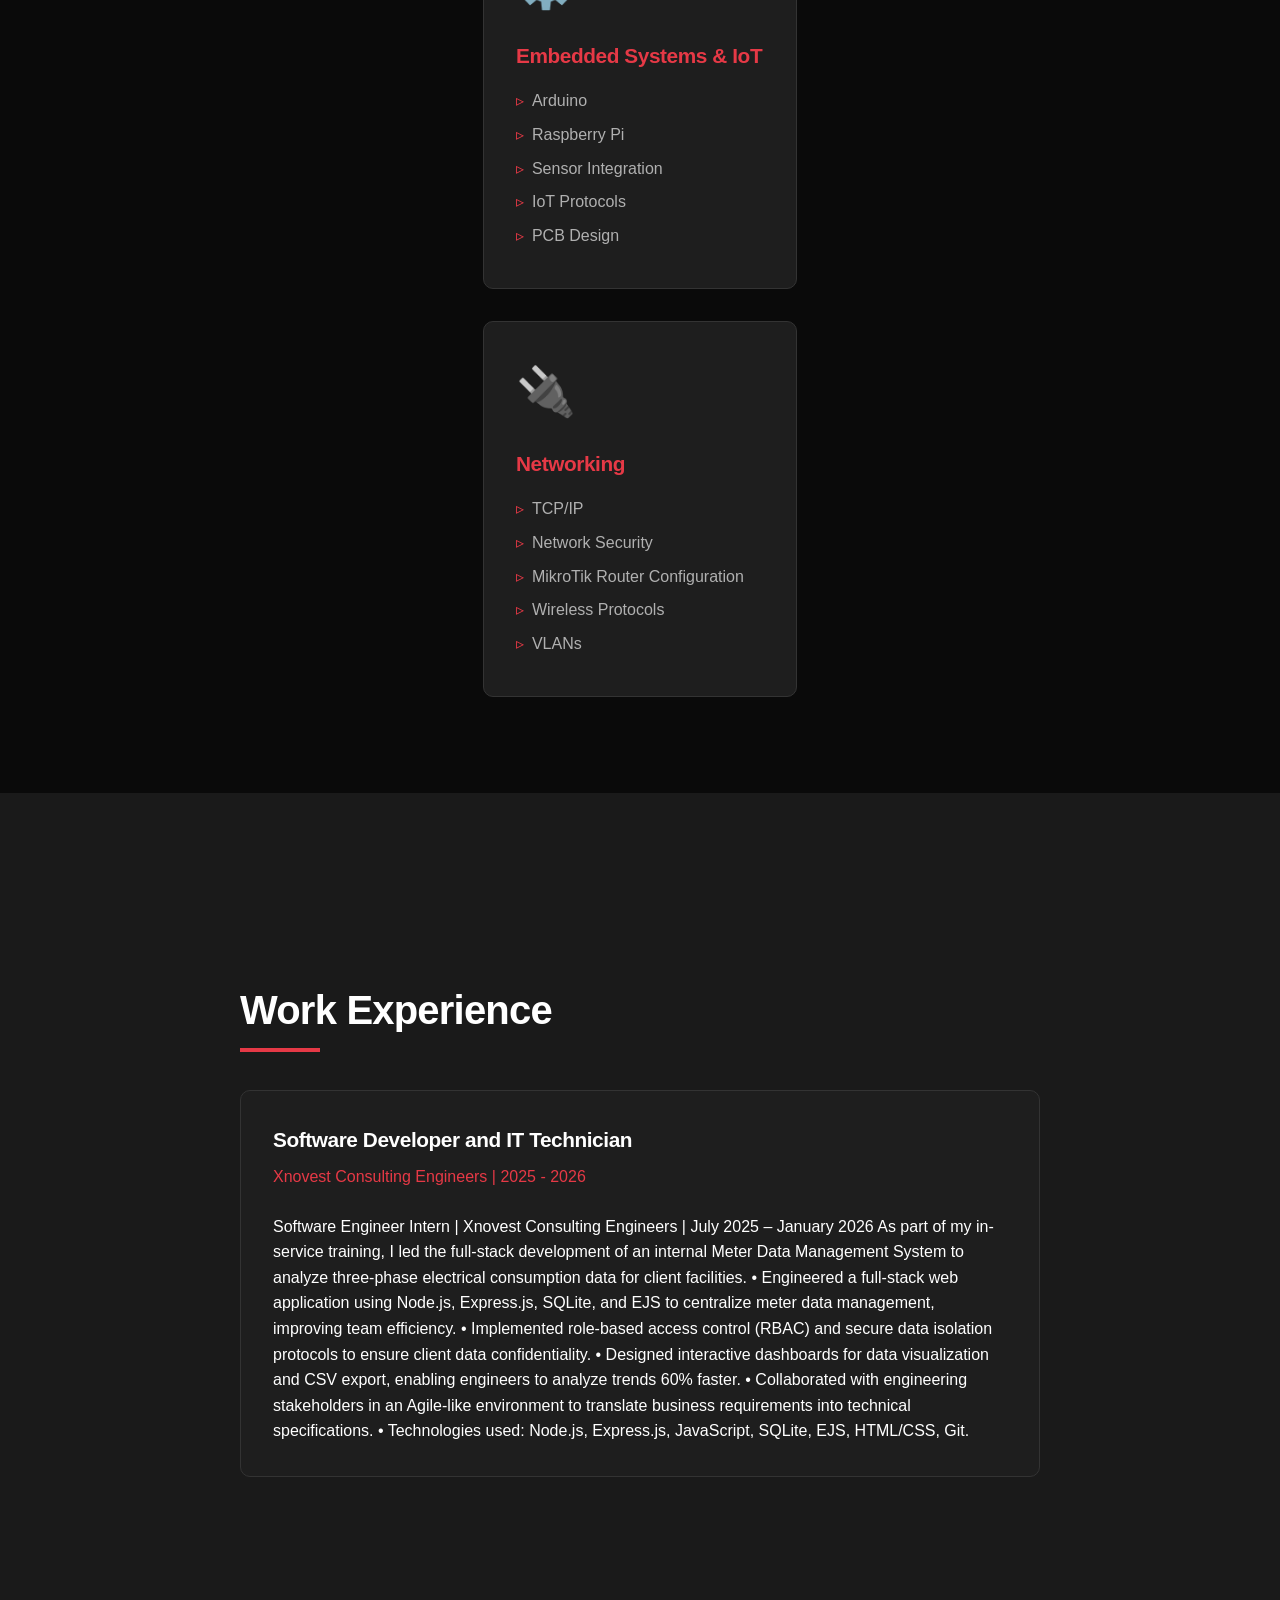
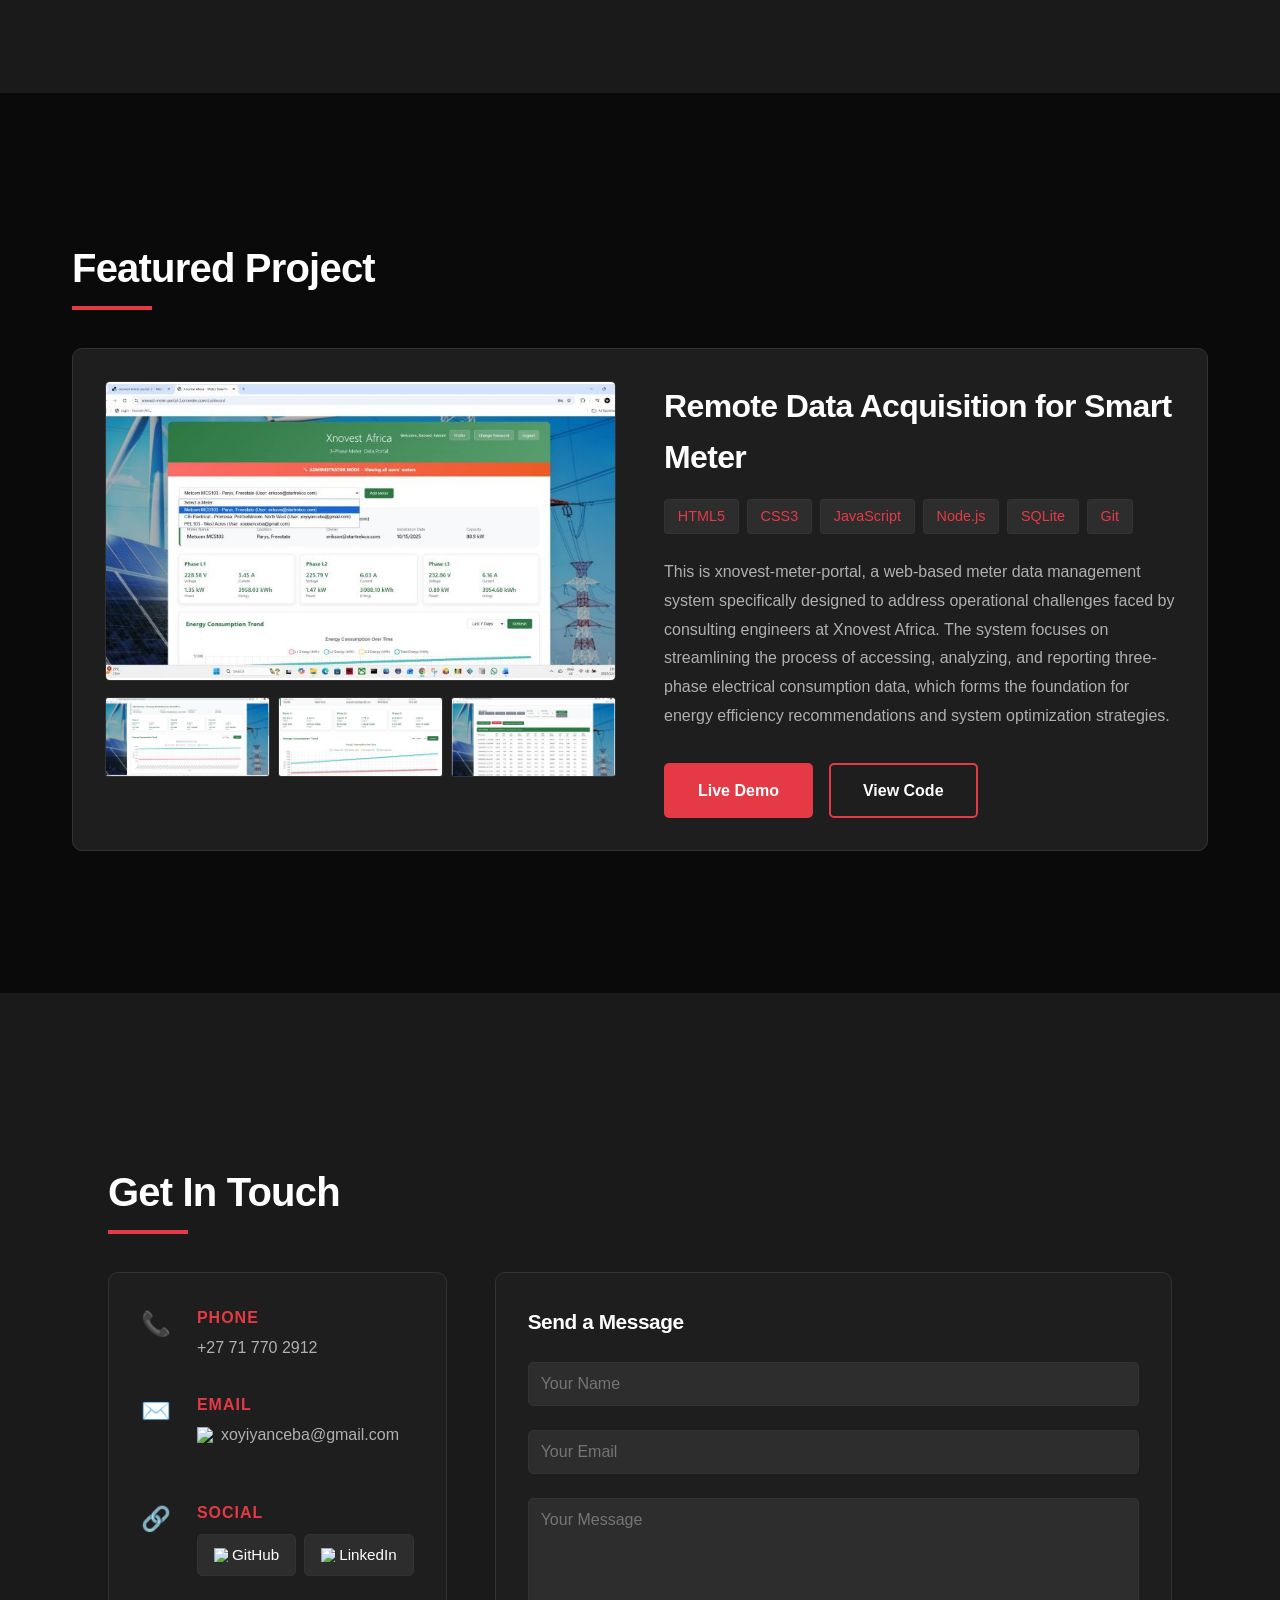
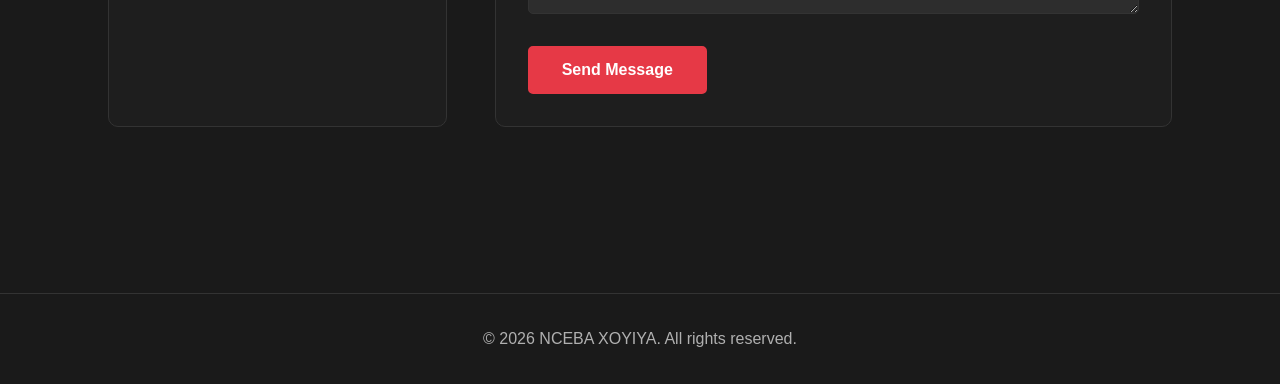
==== commit d5bf6428: "Added social meida icons for redirection" ====
--- a/index.html
+++ b/index.html
@@ -238,7 +238,14 @@
                             <span class="contact-icon">✉️</span>
                             <div>
                                 <h3>Email</h3>
-                                <p><a href="mailto:xoyiyanceba@gmail.com">xoyiyanceba@gmail.com</a></p>
+                                <p>
+                                    <a href="mailto:xoyiyanceba@gmail.com"
+                                        style="display: inline-flex; align-items: center; gap: 0.5rem;">
+                                        <img src="images/gmail icon.jpg" alt="Gmail"
+                                            style="width: 16px; height: 16px; object-fit: contain;">
+                                        xoyiyanceba@gmail.com
+                                    </a>
+                                </p>
                             </div>
                         </div>
 
@@ -247,8 +254,13 @@
                             <div>
                                 <h3>Social</h3>
                                 <div class="social-links">
-                                    <a href="https://github.com/sirrnathan" target="_blank">GitHub</a>
-                                    <a href="https://www.linkedin.com/in/nceba-xoyiya/" target="_blank">LinkedIn</a>
+                                    <a href="https://github.com/sirrnathan" target="_blank">
+                                        <img src="images/Github icon.jpg" alt="GitHub" class="social-icon"> GitHub
+                                    </a>
+                                    <a href="https://www.linkedin.com/in/nceba-xoyiya/" target="_blank">
+                                        <img src="images/linkedIn logo icon.jpg" alt="LinkedIn" class="social-icon">
+                                        LinkedIn
+                                    </a>
                                 </div>
                             </div>
                         </div>
--- a/css/style.css
+++ b/css/style.css
@@ -551,26 +551,6 @@
     color: var(--primary);
 }
 
-.social-links {
-    display: flex;
-    gap: 1rem;
-    margin-top: 0.5rem;
-}
-
-.social-links a {
-    color: var(--text-secondary);
-    text-decoration: none;
-    padding: 0.25rem 0.5rem;
-    border: 1px solid var(--border);
-    border-radius: 3px;
-    transition: all 0.3s;
-}
-
-.social-links a:hover {
-    border-color: var(--primary);
-    color: var(--primary);
-}
-
 .contact-form {
     background-color: var(--card-bg);
     border: 1px solid var(--border);
@@ -670,6 +650,41 @@
     background-color: var(--surface);
     border-top: 1px solid var(--border);
     color: var(--text-secondary);
+}
+
+/* ===== SOCIAL MEDIA ICONS ===== */
+.social-icon {
+    width: 14px;
+    height: 14px;
+    margin-right: 0.25rem;
+    vertical-align: middle;
+    object-fit: contain;
+}
+
+.social-links {
+    display: flex;
+    flex-wrap: wrap;
+    gap: 0.5rem;
+    margin-top: 0.5rem;
+}
+
+.social-links a {
+    display: inline-flex;
+    align-items: center;
+    padding: 0.5rem 1rem;
+    background-color: var(--surface-light);
+    border: 1px solid var(--border);
+    border-radius: 5px;
+    color: var(--text);
+    text-decoration: none;
+    font-size: 0.95rem;
+    transition: all 0.3s ease;
+}
+
+.social-links a:hover {
+    border-color: var(--primary);
+    transform: translateY(-3px);
+    box-shadow: 0 5px 15px rgba(230, 57, 70, 0.2);
 }
 
 /* ===== PAGE-SPECIFIC STYLES (CV, Projects, Contact pages) ===== */
@@ -1103,6 +1118,21 @@
     .contact-info-large {
         grid-template-columns: 1fr;
     }
+
+    /* Social links mobile */
+    .social-links {
+        justify-content: center;
+    }
+
+    .social-links a {
+        padding: 0.4rem 0.8rem;
+        font-size: 0.9rem;
+    }
+
+    .social-icon {
+        width: 12px;
+        height: 12px;
+    }
 }
 
 @media (max-width: 480px) {
@@ -1146,11 +1176,20 @@
         flex-direction: column;
         gap: 0.5rem;
     }
+
+    .social-links {
+        flex-direction: column;
+        width: 100%;
+    }
+
+    .social-links a {
+        width: 100%;
+        justify-content: center;
+    }
 }
 
 /* ===== PRINT STYLES (for CV page) ===== */
 @media print {
-
     header,
     footer,
     .btn {
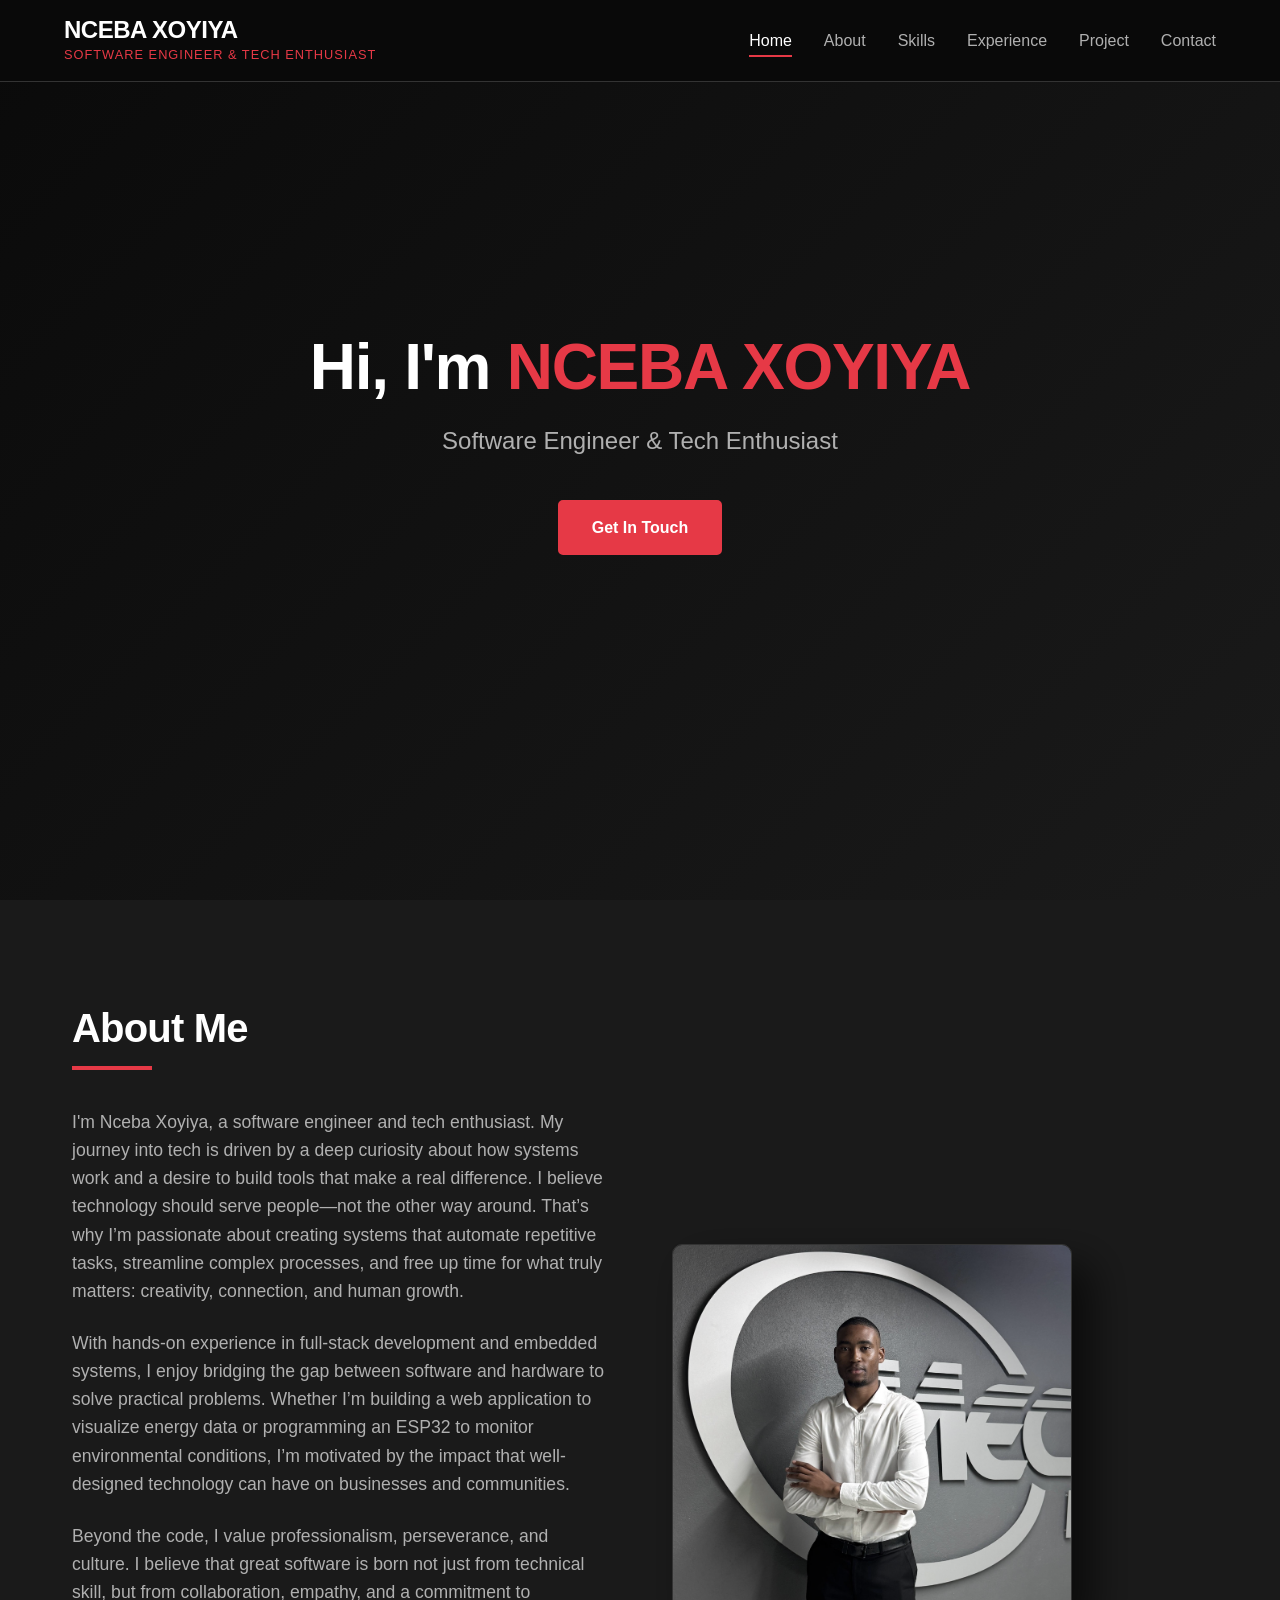
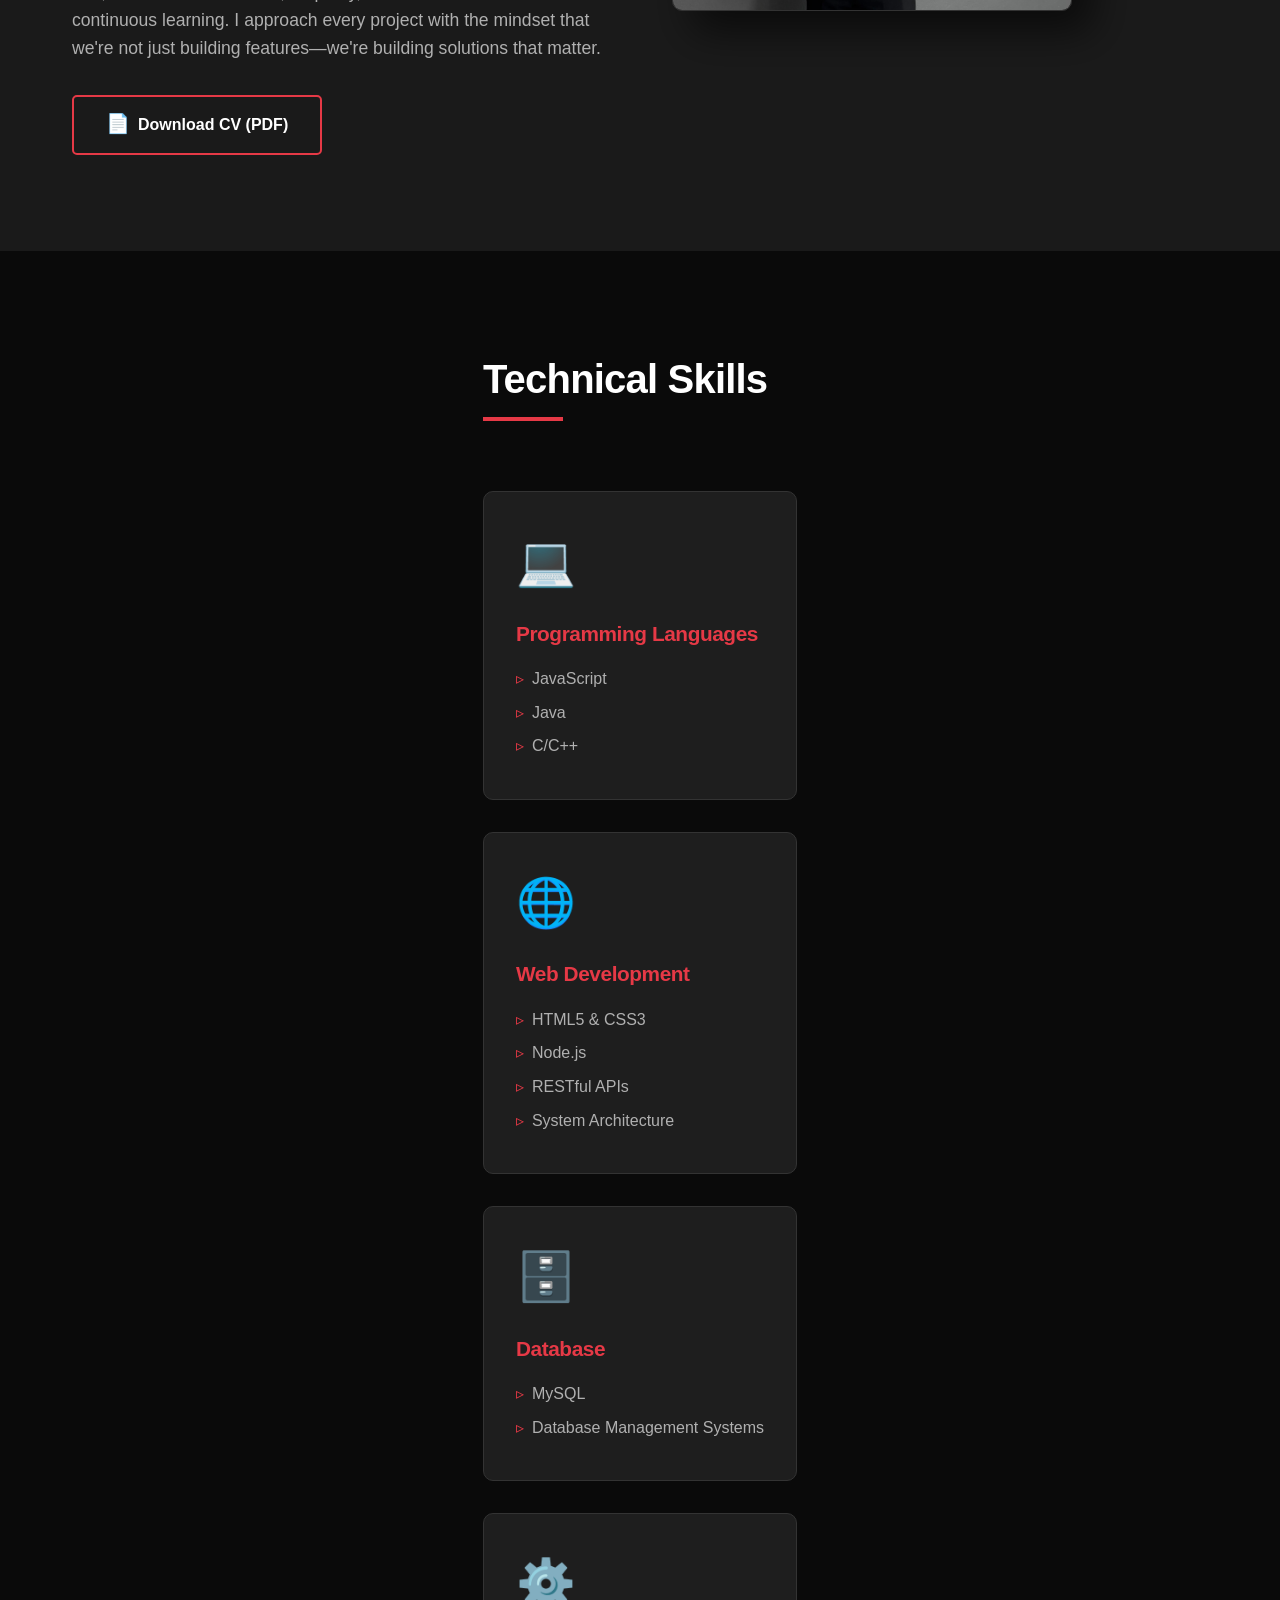
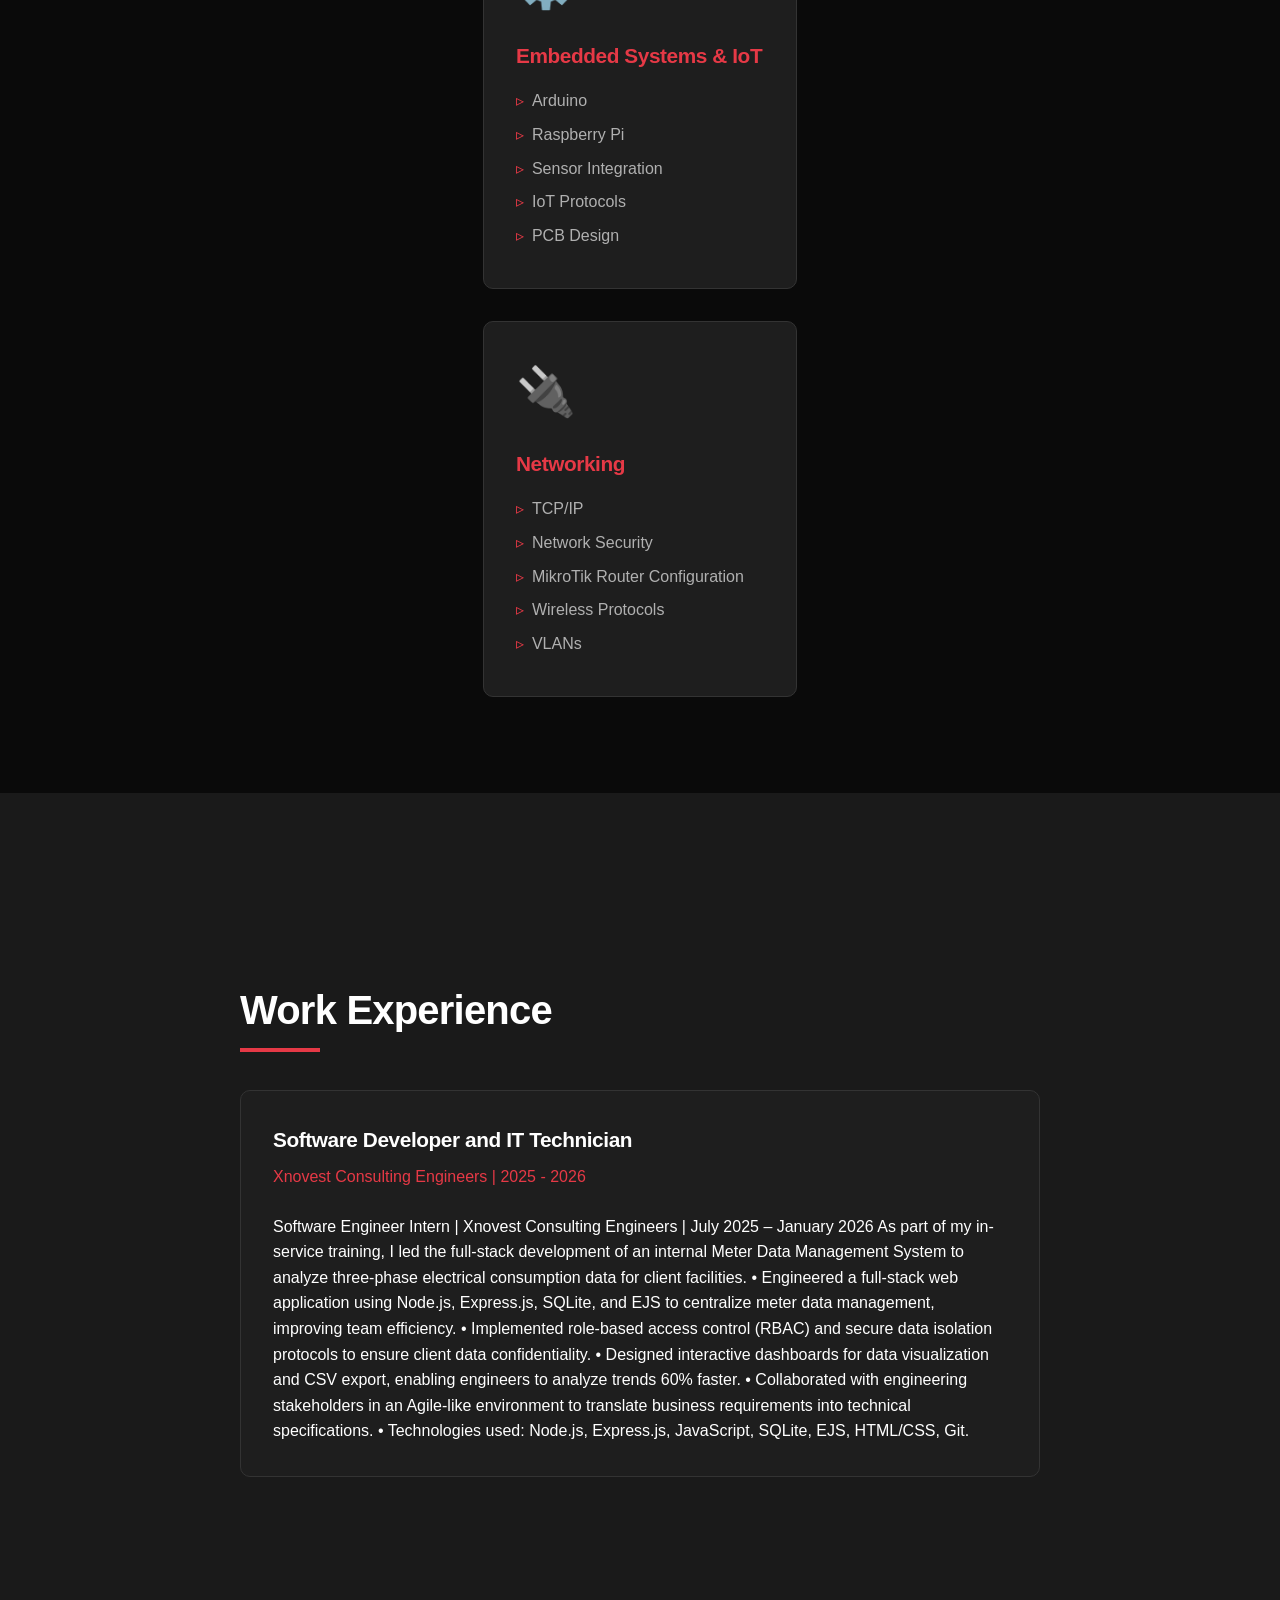
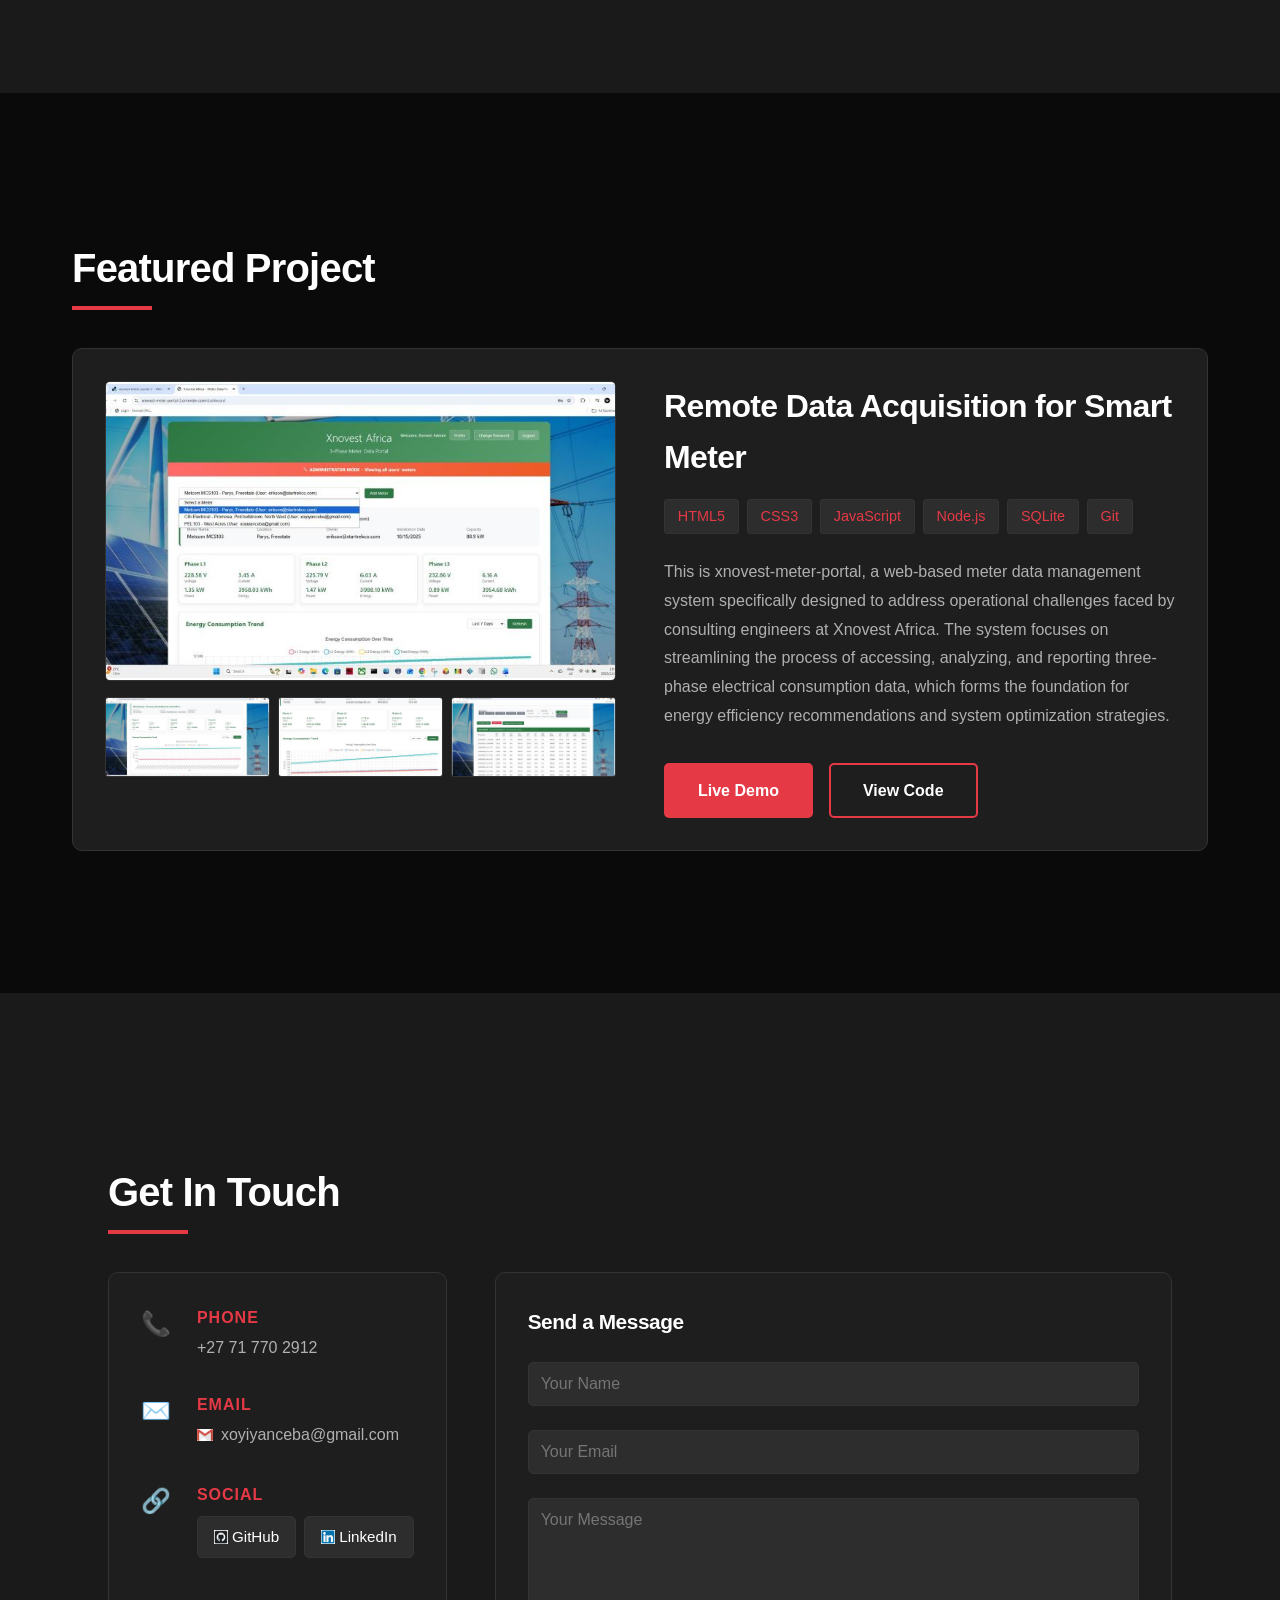
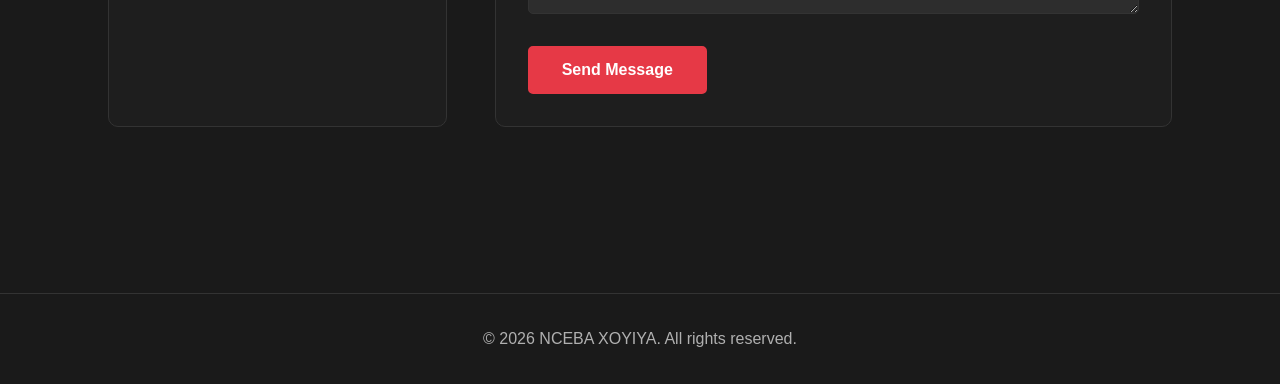
==== commit ba2ad0fe: "Corrected image file names" ====
--- a/index.html
+++ b/index.html
@@ -241,7 +241,7 @@
                                 <p>
                                     <a href="mailto:xoyiyanceba@gmail.com"
                                         style="display: inline-flex; align-items: center; gap: 0.5rem;">
-                                        <img src="images/gmail icon.jpg" alt="Gmail"
+                                        <img src="images/gmail icon.JPG" alt="Gmail"
                                             style="width: 16px; height: 16px; object-fit: contain;">
                                         xoyiyanceba@gmail.com
                                     </a>
@@ -255,10 +255,10 @@
                                 <h3>Social</h3>
                                 <div class="social-links">
                                     <a href="https://github.com/sirrnathan" target="_blank">
-                                        <img src="images/Github icon.jpg" alt="GitHub" class="social-icon"> GitHub
+                                        <img src="images/Github icon.JPG" alt="GitHub" class="social-icon"> GitHub
                                     </a>
                                     <a href="https://www.linkedin.com/in/nceba-xoyiya/" target="_blank">
-                                        <img src="images/linkedIn logo icon.jpg" alt="LinkedIn" class="social-icon">
+                                        <img src="images/linkedIn logo icon.JPG" alt="LinkedIn" class="social-icon">
                                         LinkedIn
                                     </a>
                                 </div>
